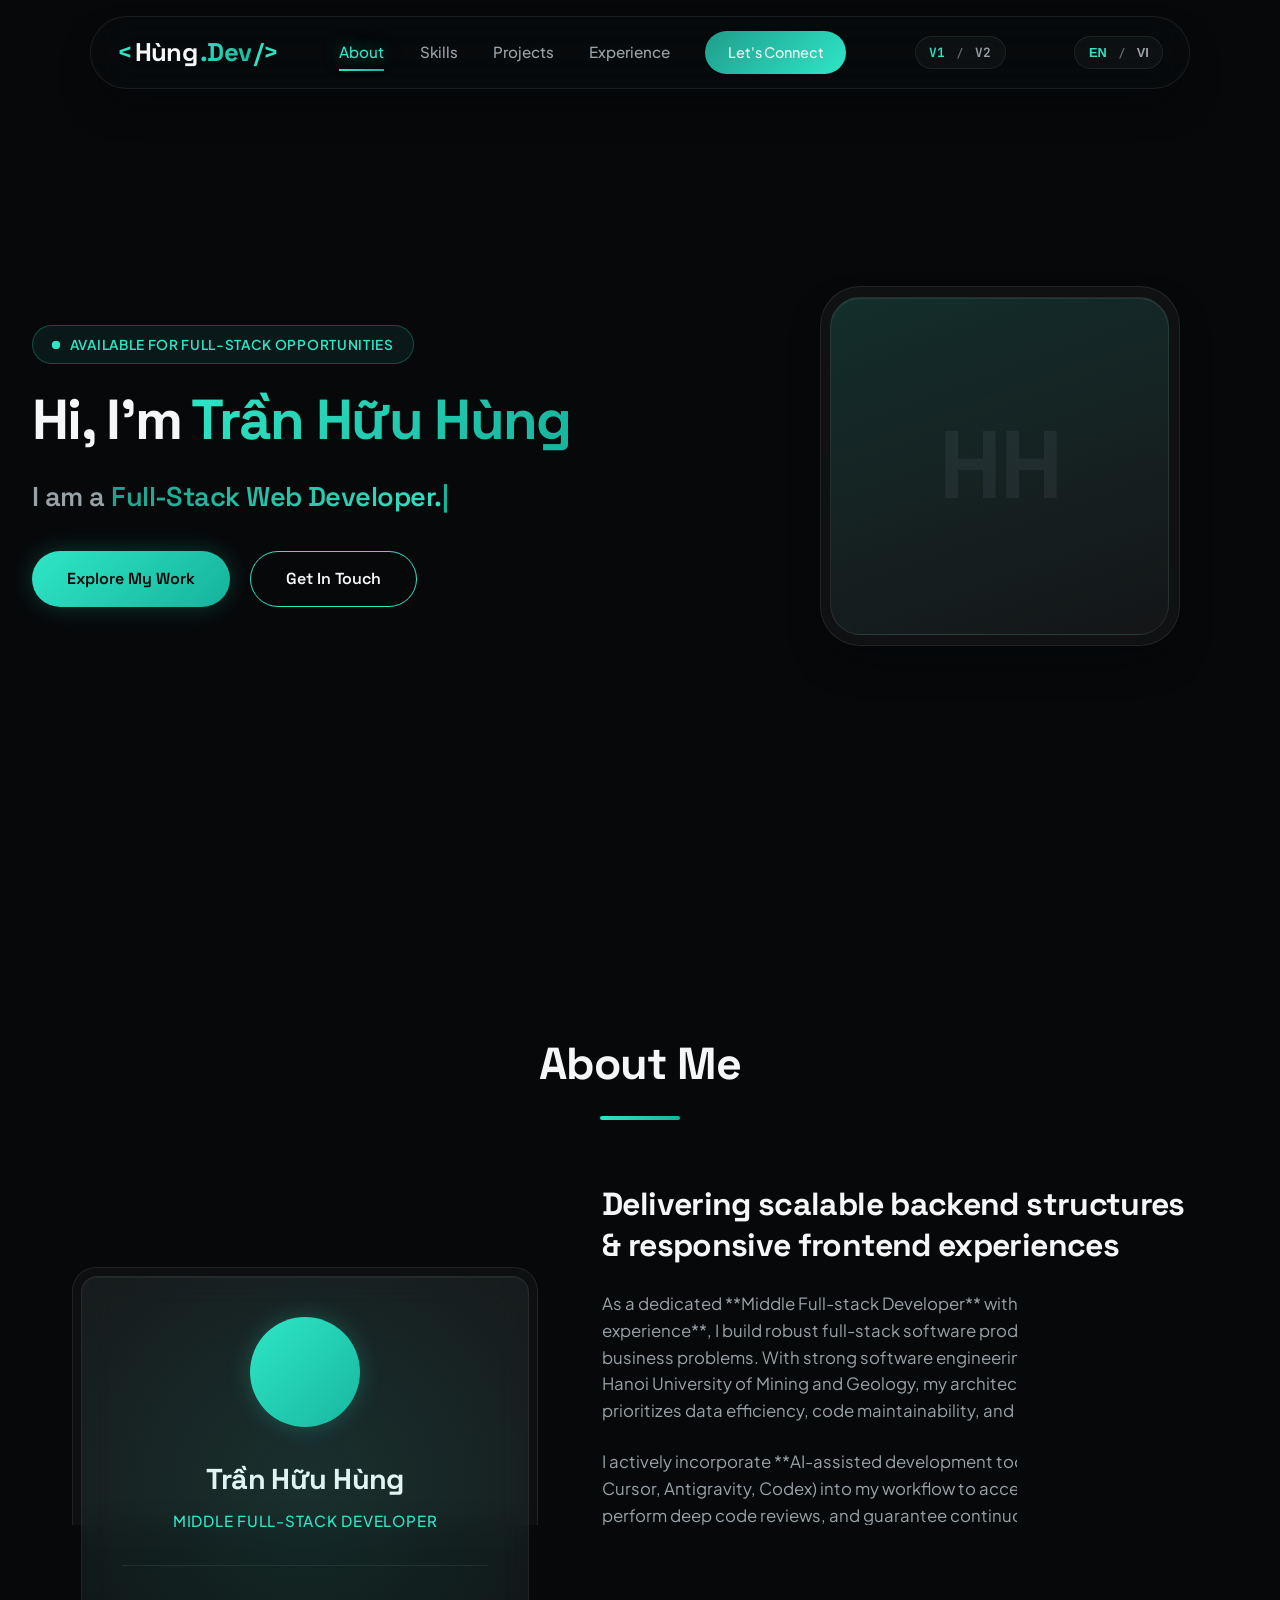
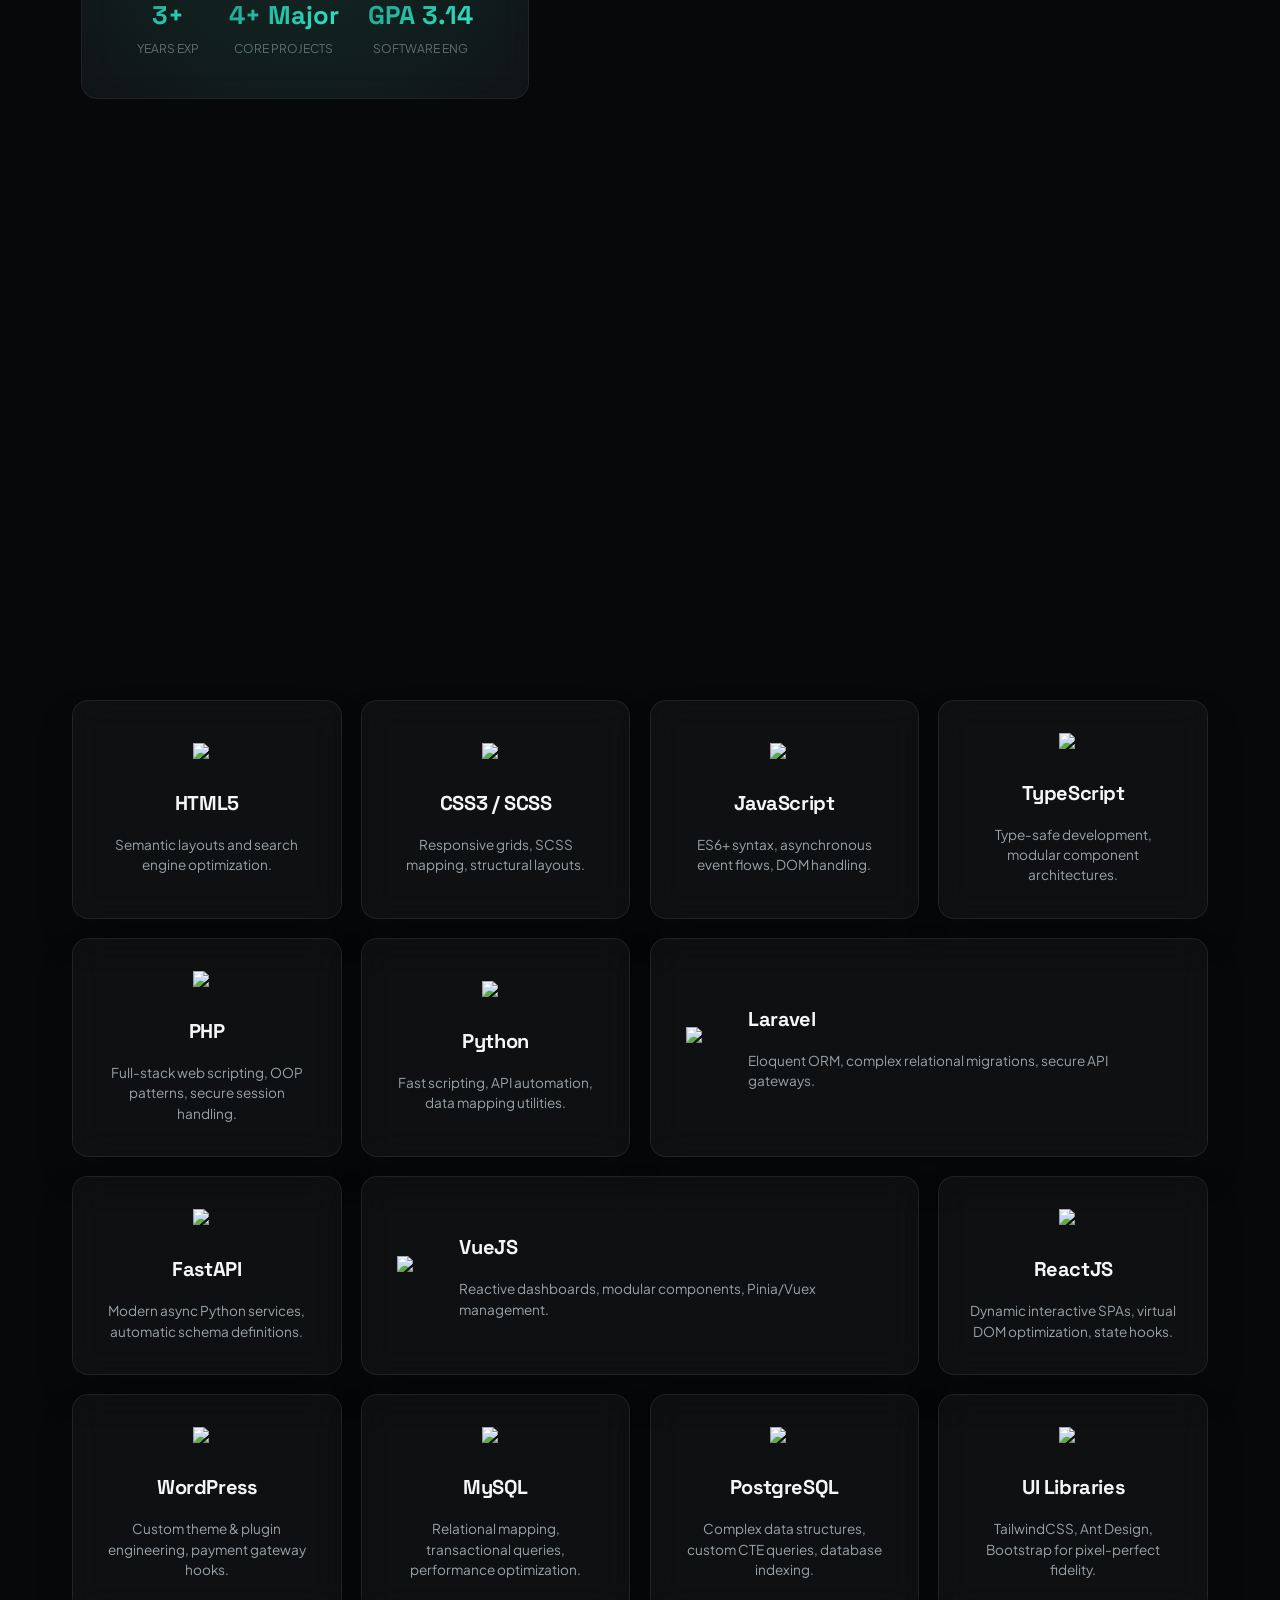
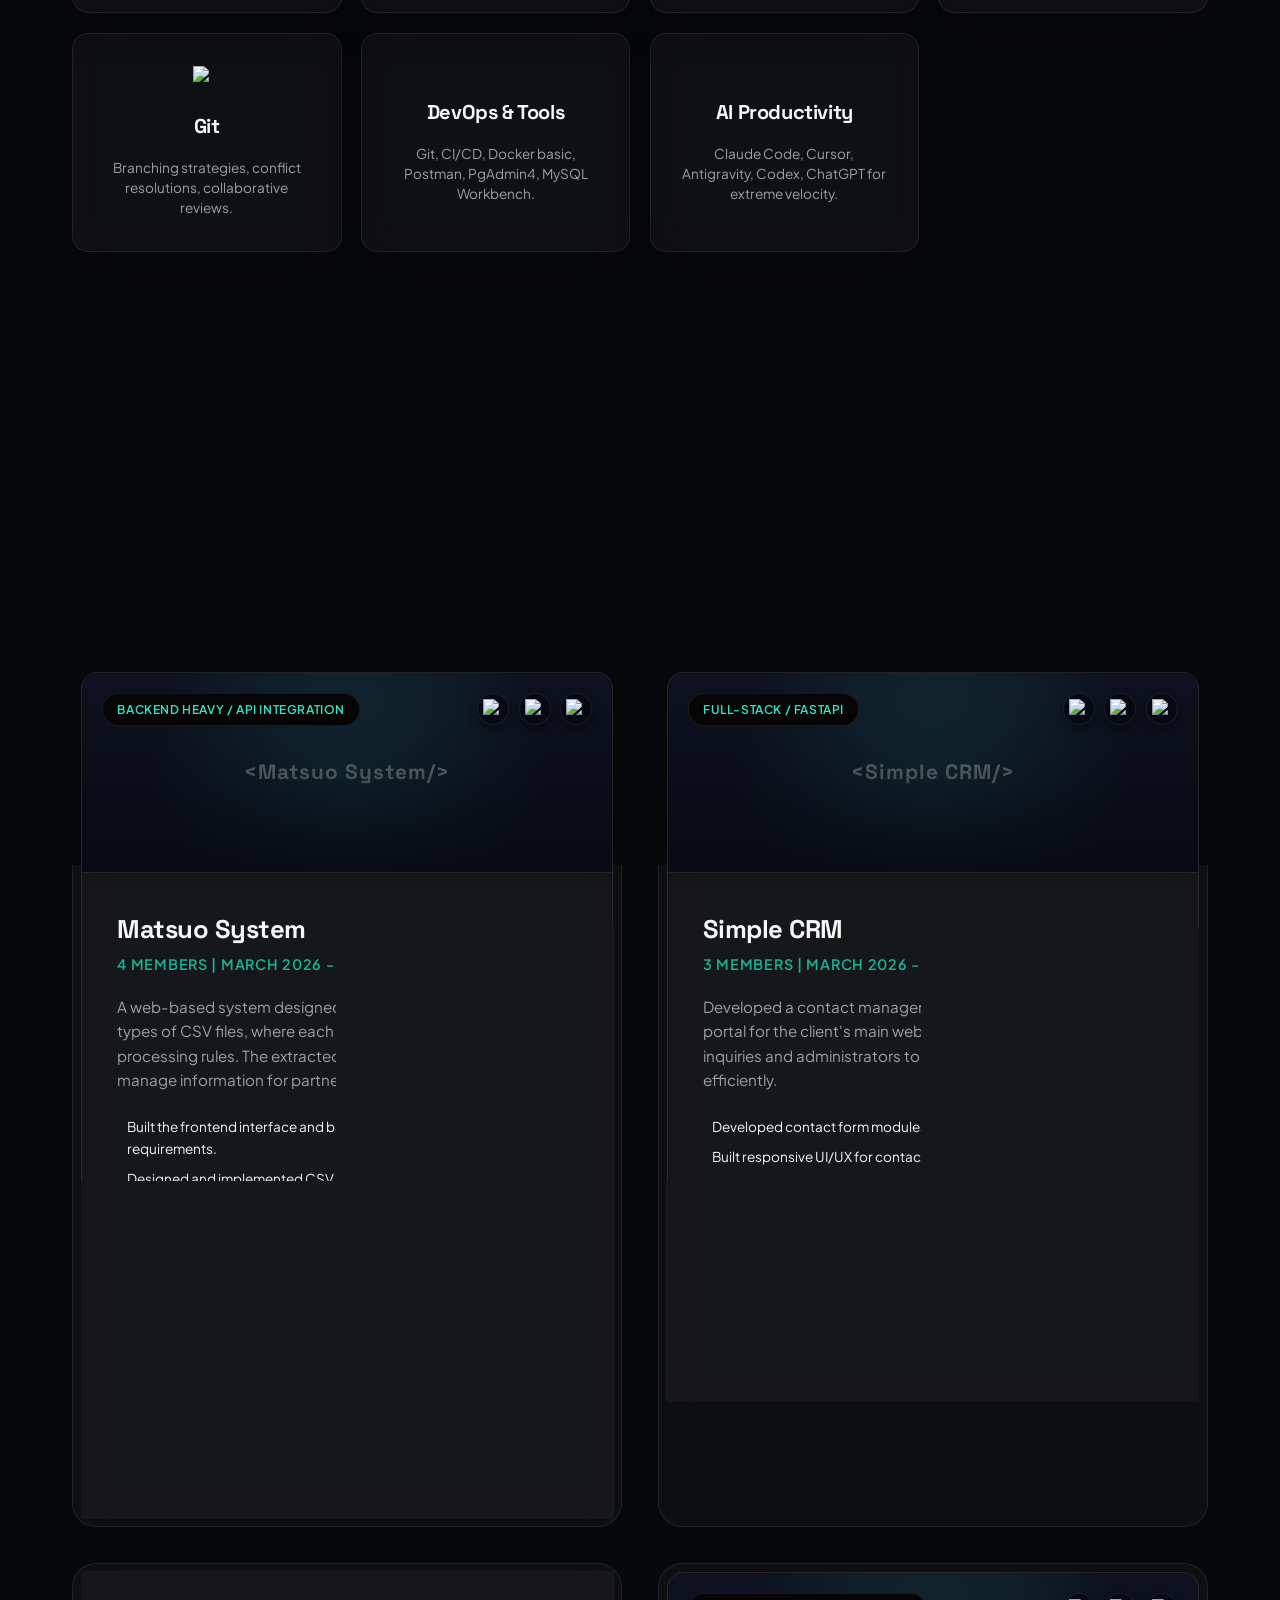
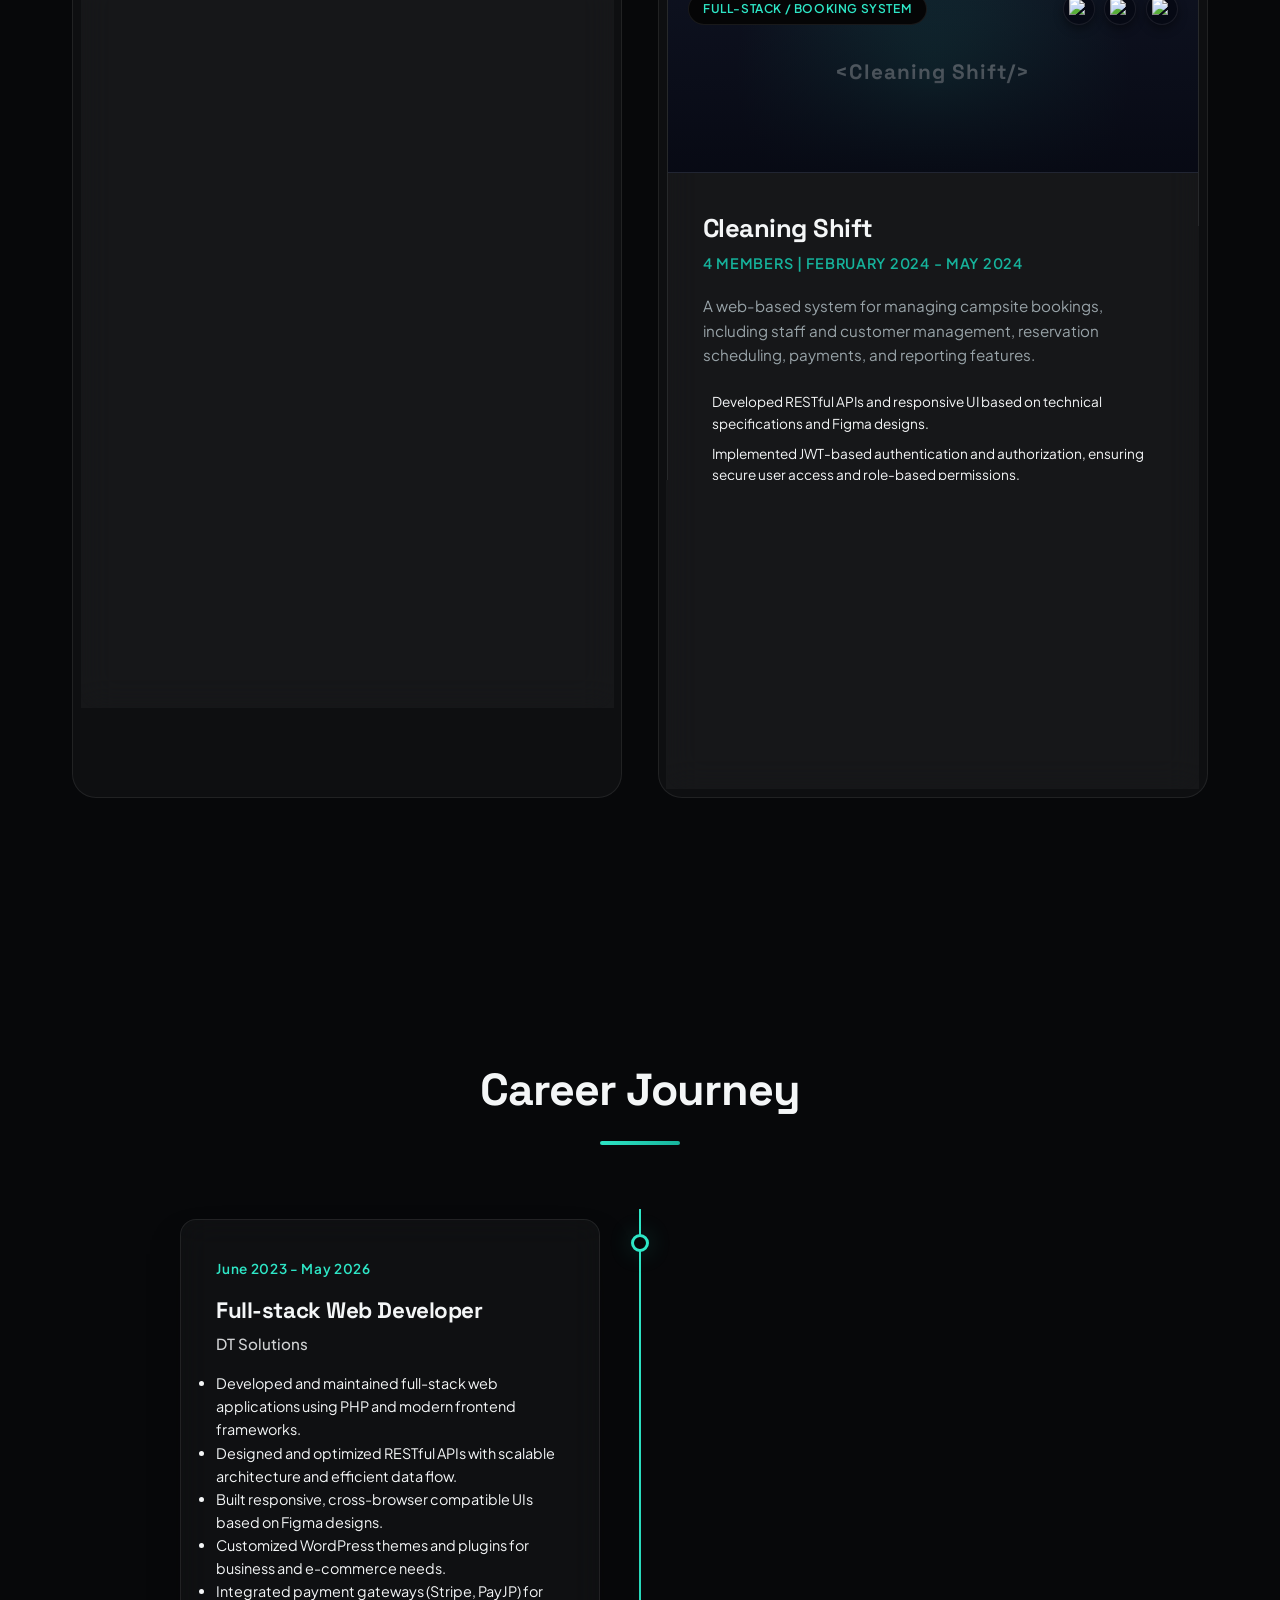
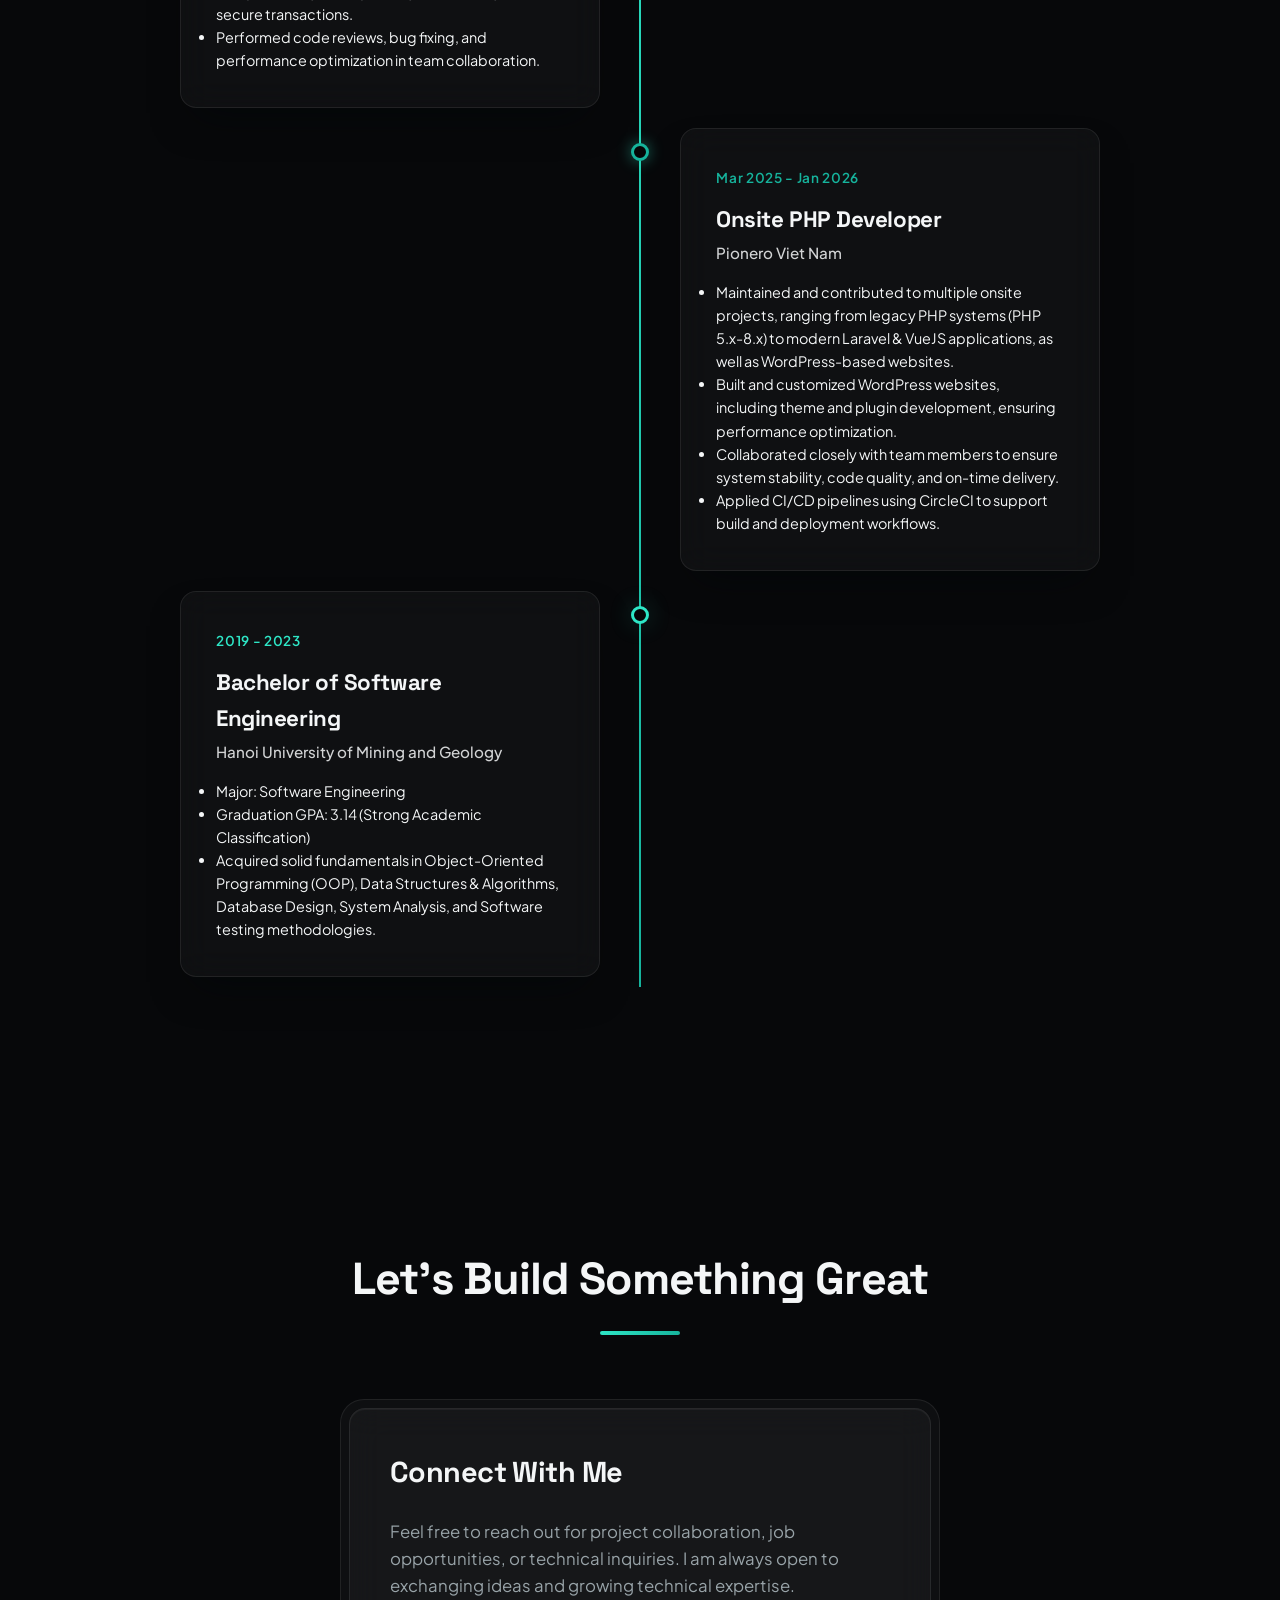
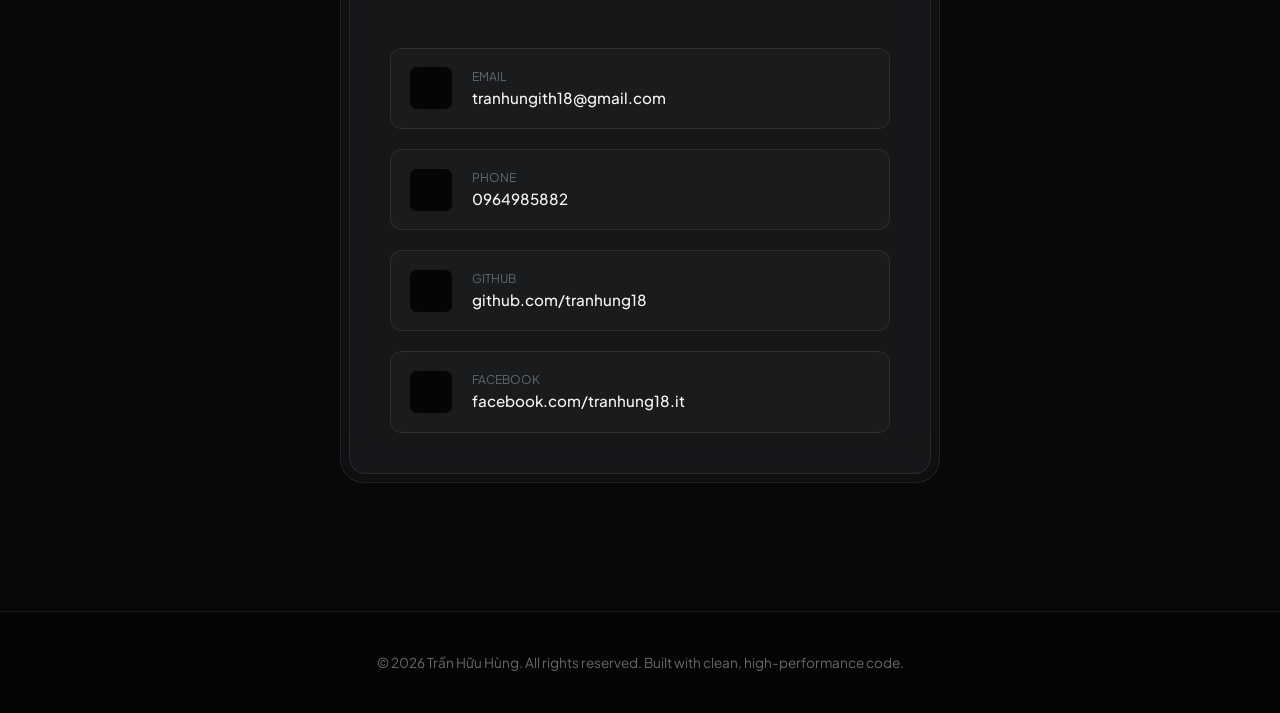
==== v1.html @ 1e71da1a "Add v2 homepage and JavaScript for Bento Console layout" ====
<!DOCTYPE html>
<html lang="en">
<head>
    <meta charset="UTF-8">
    <meta name="viewport" content="width=device-width, initial-scale=1.0">
    <title>Trần Hữu Hùng | Middle Full-stack Developer Portfolio</title>

    <!-- Anti-FOUC version redirect: reads the persisted "portfolio-version"
         preference and redirects before paint if it disagrees. V2 is the
         default homepage (index.html); this V1 layout lives at v1.html. -->
    <script>
    (function () {
        try {
            var saved = localStorage.getItem('portfolio-version');
            var isV1 = location.pathname.endsWith('v1.html');
            if (saved === 'v1' && !isV1) {
                location.replace('v1.html');
            } else if (saved === 'v2' && isV1) {
                location.replace('index.html');
            }
        } catch (e) { /* localStorage unavailable - stay on current page */ }
    })();
    </script>

    <!-- SEO Meta Tags -->
    <meta name="description" content="Trần Hữu Hùng - Middle Full-stack Developer. 3+ years of experience building modern frontends & backend systems (Laravel, React, Vue, FastAPI, NestJs). Graduate of Hanoi University of Mining and Geology.">
    <meta name="keywords" content="Trần Hữu Hùng, Trần Hùng, Full-stack Developer, Web Developer Portfolio, Laravel, React, Vue, NestJs, FastAPI, Ant Design, PostgreSQL, Hanoi University of Mining and Geology">
    <meta name="author" content="Trần Hữu Hùng">

    <!-- Open Graph / Facebook -->
    <meta property="og:type" content="website">
    <meta property="og:title" content="Trần Hữu Hùng | Middle Full-stack Developer Portfolio">
    <meta property="og:description" content="3+ years building web applications with PHP, Laravel, NestJs, VueJS, and React.">
    <meta property="og:image" content="https://capsule-render.vercel.app/api?type=waving&color=gradient&customColorList=6,11,20&height=200&section=header&text=Trần%20Hữu%20Hùng&fontSize=60&fontColor=fff">

    <!-- Favicon -->
    <link rel="icon" type="image/svg+xml" href="assets/favicon.svg">

    <!-- Self-hosted Fonts (Space Grotesk, Plus Jakarta Sans, JetBrains Mono) -->
    <link rel="stylesheet" href="css/fonts.css">

    <!-- Phosphor Icons (light weight, UI glyphs) -->
    <link rel="stylesheet" href="https://unpkg.com/@phosphor-icons/web@2.1.1/src/light/style.css">

    <!-- Core Stylesheet -->
    <link rel="stylesheet" href="css/style.css">
</head>
<body class="lang-en" data-version="v1">
    <!-- Sentinel: marks the top 40px of the page, watched by IntersectionObserver
         to toggle the header's "scrolled" state without a scroll listener -->
    <div id="scroll-sentinel" aria-hidden="true"></div>

    <!-- ThreeJS 3D Canvas Background -->
    <div id="canvas-container"></div>

    <!-- Ambient Background Orbs -->
    <div class="bg-orb bg-orb-1"></div>
    <div class="bg-orb bg-orb-2"></div>
    <div class="bg-orb bg-orb-3"></div>

    <!-- Floating Navigation Bar -->
    <header class="header">
        <div class="header-container">
            <a href="#" class="logo" id="logo-click">
                <span class="bracket">&lt;</span>Hùng<span class="accent">.Dev</span><span class="bracket">/&gt;</span>
            </a>

            <nav class="nav-links">
                <a href="#about" class="nav-link active">
                    <span class="en">About</span>
                    <span class="vi">Giới thiệu</span>
                </a>
                <a href="#skills" class="nav-link">
                    <span class="en">Skills</span>
                    <span class="vi">Kỹ năng</span>
                </a>
                <a href="#projects" class="nav-link">
                    <span class="en">Projects</span>
                    <span class="vi">Dự án</span>
                </a>
                <a href="#experience" class="nav-link">
                    <span class="en">Experience</span>
                    <span class="vi">Kinh nghiệm</span>
                </a>
                <a href="#contact" class="nav-link nav-btn">
                    <span class="en">Let's Connect</span>
                    <span class="vi">Liên hệ</span>
                </a>
            </nav>

            <div class="version-switch-wrapper">
                <div class="version-switch" role="group" aria-label="Switch portfolio layout version">
                    <button class="version-btn active" data-version-btn="v1" aria-pressed="true" aria-label="Version 1">V1</button>
                    <span class="version-separator">/</span>
                    <button class="version-btn" data-version-btn="v2" aria-pressed="false" aria-label="Version 2">V2</button>
                </div>
            </div>

            <div class="lang-switch-wrapper">
                <div class="lang-switch">
                    <button class="lang-btn active" data-lang="en">EN</button>
                    <span class="lang-separator">/</span>
                    <button class="lang-btn" data-lang="vi">VI</button>
                </div>
            </div>

            <button class="mobile-nav-toggle" aria-label="Toggle navigation">
                <span class="bar"></span>
                <span class="bar"></span>
                <span class="bar"></span>
            </button>
        </div>
    </header>

    <main>
        <!-- Hero Section -->
        <section id="home" class="hero-section">
            <div class="hero-spotlight"></div>
            <div class="hero-grid">
                <div class="hero-content">
                    <div class="hero-badge fade-in">
                        <span class="pulse-dot"></span>
                        <span class="en">Available for Full-Stack Opportunities</span>
                        <span class="vi">Sẵn sàng cho cơ hội Full-Stack</span>
                    </div>
                    <h1 class="hero-title fade-in">
                        <span class="en">Hi, I'm <span class="gradient-text">Trần Hữu Hùng</span></span>
                        <span class="vi">Xin chào,<br>Tôi là <span class="gradient-text">Trần Hữu Hùng</span></span>
                    </h1>
                    <h2 class="hero-subtitle fade-in">
                        <span class="en">I am a </span>
                        <span class="vi">Tôi là </span>
                        <span class="typing-text"></span><span class="cursor">|</span>
                    </h2>
                    <div class="hero-actions fade-in">
                        <a href="#projects" class="btn btn-primary">
                            <span class="en">Explore My Work</span>
                            <span class="vi">Khám phá dự án</span>
                        </a>
                        <a href="#contact" class="btn btn-secondary">
                            <span class="en">Get In Touch</span>
                            <span class="vi">Liên hệ ngay</span>
                        </a>
                    </div>
                </div>

                <!-- TODO: replace with a real professional photo (see plan's "Content dependencies").
                     Placeholder is an intentional monogram mark, not a fake screenshot. -->
                <div class="hero-visual fade-in">
                    <div class="hero-visual-bezel">
                        <div class="hero-visual-core">
                            <span class="hero-monogram">HH</span>
                            <i class="ph-light ph-user-circle hero-visual-icon"></i>
                        </div>
                    </div>
                </div>
            </div>
        </section>

        <!-- About Me Section -->
        <section id="about" class="about-section scroll-reveal">
            <div class="section-container">
                <div class="section-header">
                    <h2 class="section-title">
                        <span class="en">About Me</span>
                        <span class="vi">Giới thiệu</span>
                    </h2>
                    <div class="section-divider"></div>
                </div>

                <div class="about-grid">
                    <!-- Stat Card / Graphic -->
                    <div class="about-visual">
                        <div class="profile-bezel">
                        <div class="glass-card profile-card">
                            <div class="profile-glow"></div>
                            <!-- TODO: swap for a real photo - <img class="profile-avatar" src="assets/profile.jpg" alt="Trần Hữu Hùng"> -->
                            <div class="profile-avatar">
                                <i class="ph-light ph-terminal"></i>
                            </div>
                            <h3 class="profile-name">Trần Hữu Hùng</h3>
                            <p class="profile-role">
                                <span class="en">Middle Full-stack Developer</span>
                                <span class="vi">Nhà phát triển Full-stack</span>
                            </p>
                            <div class="profile-stats">
                                <div class="stat-item">
                                    <span class="stat-number">3+</span>
                                    <span class="stat-label">
                                        <span class="en">Years Exp</span>
                                        <span class="vi">Năm kinh nghiệm</span>
                                    </span>
                                </div>
                                <div class="stat-item">
                                    <span class="stat-number">4+ Major</span>
                                    <span class="stat-label">
                                        <span class="en">Core Projects</span>
                                        <span class="vi">Dự án chính</span>
                                    </span>
                                </div>
                                <div class="stat-item">
                                    <span class="stat-number">GPA 3.14</span>
                                    <span class="stat-label">
                                        <span class="en">Software Eng</span>
                                        <span class="vi">Kỹ thuật Phần mềm</span>
                                    </span>
                                </div>
                            </div>
                        </div>
                        </div>
                    </div>

                    <!-- Personal Statement -->
                    <div class="about-text">
                        <h3>
                            <span class="en">Delivering scalable backend structures & responsive frontend experiences</span>
                            <span class="vi">Xây dựng cấu trúc backend mở rộng & giao diện frontend tối ưu trải nghiệm</span>
                        </h3>
                        <p>
                            <span class="en">As a dedicated **Middle Full-stack Developer** with **3+ years of hands-on experience**, I build robust full-stack software products that solve real business problems. With strong software engineering foundations from Hanoi University of Mining and Geology, my architectural approach prioritizes data efficiency, code maintainability, and clean UI/UX translation.</span>
                            <span class="vi">Là một lập trình viên **Full-stack Middle** nhiệt huyết với hơn **3 năm kinh nghiệm thực chiến**, tôi chuyên kiến tạo các sản phẩm phần mềm ổn định giúp giải quyết bài toán kinh doanh. Nhờ nền tảng kỹ thuật phần mềm vững chắc từ Đại học Mỏ - Địa chất Hà Nội, tôi luôn ưu tiên hiệu năng dữ liệu, mã nguồn dễ bảo trì và trải nghiệm UI/UX mượt mà.</span>
                        </p>
                        <p>
                            <span class="en">I actively incorporate **AI-assisted development tools** (Claude Code, Cursor, Antigravity, Codex) into my workflow to accelerate delivery speeds, perform deep code reviews, and guarantee continuous quality optimization. My goal is to build long-term value, aiming for **Senior Full-Stack** engineering leadership.</span>
                            <span class="vi">Tôi chủ động ứng dụng các **công cụ phát triển hỗ trợ bởi AI** (Claude Code, Cursor, Antigravity, Codex) vào quy trình làm việc nhằm đẩy nhanh tốc độ bàn giao, kiểm duyệt code chuyên sâu và đảm bảo chất lượng liên tục. Mục tiêu của tôi là kiến tạo giá trị dài hạn, định hướng trở thành **Senior Full-Stack** Developer.</span>
                        </p>

                        <div class="key-strengths">
                            <div class="strength-tag"><i class="ph-light ph-lightning"></i> RESTful APIs</div>
                            <div class="strength-tag">
                                <i class="ph-light ph-database"></i>
                                <span class="en">Relational Databases</span>
                                <span class="vi">Cơ sở dữ liệu quan hệ</span>
                            </div>
                            <div class="strength-tag">
                                <i class="ph-light ph-device-mobile"></i>
                                <span class="en">Figma to UI Fidelity</span>
                                <span class="vi">Chuyển đổi Figma chuẩn</span>
                            </div>
                            <div class="strength-tag">
                                <i class="ph-light ph-brain"></i>
                                <span class="en">AI-Assisted Efficiency</span>
                                <span class="vi">Hiệu suất tối ưu bằng AI</span>
                            </div>
                            <div class="strength-tag">
                                <i class="ph-light ph-arrows-clockwise"></i>
                                <span class="en">CI/CD Pipelines & Automation</span>
                                <span class="vi">Quy trình CI/CD tự động</span>
                            </div>
                            <div class="strength-tag">
                                <i class="ph-light ph-trend-up"></i>
                                <span class="en">Continuous Growth to Senior</span>
                                <span class="vi">Định hướng Senior dài hạn</span>
                            </div>
                        </div>
                    </div>
                </div>
            </div>
        </section>

        <!-- Tech Stack Section -->
        <section id="skills" class="skills-section scroll-reveal">
            <div class="section-container">
                <div class="section-header">
                    <h2 class="section-title">
                        <span class="en">Tech Stack</span>
                        <span class="vi">Công nghệ sử dụng</span>
                    </h2>
                    <div class="section-divider"></div>
                </div>

                <div class="skills-filter">
                    <button class="filter-btn active" data-filter="all">
                        <span class="en">All Tech</span>
                        <span class="vi">Tất cả</span>
                    </button>
                    <button class="filter-btn" data-filter="languages">
                        <span class="en">Languages</span>
                        <span class="vi">Ngôn ngữ</span>
                    </button>
                    <button class="filter-btn" data-filter="frameworks">
                        <span class="en">Frameworks & Platforms</span>
                        <span class="vi">Framework & Nền tảng</span>
                    </button>
                    <button class="filter-btn" data-filter="databases">
                        <span class="en">Databases & UI</span>
                        <span class="vi">Cơ sở dữ liệu & UI</span>
                    </button>
                    <button class="filter-btn" data-filter="devops">
                        <span class="en">DevOps & AI</span>
                        <span class="vi">DevOps & AI</span>
                    </button>
                </div>

                <div class="skills-grid">
                    <!-- Languages -->
                    <div class="skill-card glass-card" data-category="languages" data-color="html">
                        <div class="skill-icon"><img src="https://cdn.simpleicons.org/html5/E34F26" alt="HTML5" class="brand-icon" loading="lazy" width="28" height="28"></div>
                        <h4 class="skill-name">HTML5</h4>
                        <p class="skill-desc">
                            <span class="en">Semantic layouts and search engine optimization.</span>
                            <span class="vi">Cấu trúc mã chuẩn ngữ nghĩa và tối ưu hóa SEO.</span>
                        </p>
                    </div>
                    <div class="skill-card glass-card" data-category="languages" data-color="css">
                        <div class="skill-icon"><img src="https://cdn.simpleicons.org/css/1572B6" alt="CSS3" class="brand-icon" loading="lazy" width="28" height="28"></div>
                        <h4 class="skill-name">CSS3 / SCSS</h4>
                        <p class="skill-desc">
                            <span class="en">Responsive grids, SCSS mapping, structural layouts.</span>
                            <span class="vi">Giao diện responsive linh hoạt, phân tách biến SCSS.</span>
                        </p>
                    </div>
                    <div class="skill-card glass-card" data-category="languages" data-color="js">
                        <div class="skill-icon"><img src="https://cdn.simpleicons.org/javascript/F7DF1E" alt="JavaScript" class="brand-icon" loading="lazy" width="28" height="28"></div>
                        <h4 class="skill-name">JavaScript</h4>
                        <p class="skill-desc">
                            <span class="en">ES6+ syntax, asynchronous event flows, DOM handling.</span>
                            <span class="vi">Cú pháp ES6+, xử lý bất đồng bộ, thao tác DOM tối ưu.</span>
                        </p>
                    </div>
                    <div class="skill-card glass-card" data-category="languages" data-color="ts">
                        <div class="skill-icon"><img src="https://cdn.simpleicons.org/typescript/3178C6" alt="TypeScript" class="brand-icon" loading="lazy" width="28" height="28"></div>
                        <h4 class="skill-name">TypeScript</h4>
                        <p class="skill-desc">
                            <span class="en">Type-safe development, modular component architectures.</span>
                            <span class="vi">Lập trình an toàn kiểu dữ liệu, module hóa cấu trúc giao diện.</span>
                        </p>
                    </div>
                    <div class="skill-card glass-card" data-category="languages" data-color="php">
                        <div class="skill-icon"><img src="https://cdn.simpleicons.org/php/777BB4" alt="PHP" class="brand-icon" loading="lazy" width="28" height="28"></div>
                        <h4 class="skill-name">PHP</h4>
                        <p class="skill-desc">
                            <span class="en">Full-stack web scripting, OOP patterns, secure session handling.</span>
                            <span class="vi">Kịch bản backend hướng đối tượng, xử lý bảo mật phiên làm việc.</span>
                        </p>
                    </div>
                    <div class="skill-card glass-card" data-category="languages" data-color="python">
                        <div class="skill-icon"><img src="https://cdn.simpleicons.org/python/3776AB" alt="Python" class="brand-icon" loading="lazy" width="28" height="28"></div>
                        <h4 class="skill-name">Python</h4>
                        <p class="skill-desc">
                            <span class="en">Fast scripting, API automation, data mapping utilities.</span>
                            <span class="vi">Viết kịch bản xử lý nhanh, tự động hóa API, tiện ích dữ liệu.</span>
                        </p>
                    </div>

                    <!-- Frameworks -->
                    <div class="skill-card glass-card skill-card--wide" data-category="frameworks" data-color="laravel">
                        <div class="skill-icon"><img src="https://cdn.simpleicons.org/laravel/FF2D20" alt="Laravel" class="brand-icon" loading="lazy" width="28" height="28"></div>
                        <h4 class="skill-name">Laravel</h4>
                        <p class="skill-desc">
                            <span class="en">Eloquent ORM, complex relational migrations, secure API gateways.</span>
                            <span class="vi">Eloquent ORM, di chuyển dữ liệu quan hệ, cổng API bảo mật.</span>
                        </p>
                    </div>
                    <div class="skill-card glass-card" data-category="frameworks" data-color="fastapi">
                        <div class="skill-icon"><img src="https://cdn.simpleicons.org/fastapi/009688" alt="FastAPI" class="brand-icon" loading="lazy" width="28" height="28"></div>
                        <h4 class="skill-name">FastAPI</h4>
                        <p class="skill-desc">
                            <span class="en">Modern async Python services, automatic schema definitions.</span>
                            <span class="vi">Kiến trúc backend Python bất đồng bộ, tự động định nghĩa schema.</span>
                        </p>
                    </div>
                    <div class="skill-card glass-card skill-card--wide" data-category="frameworks" data-color="vue">
                        <div class="skill-icon"><img src="https://cdn.simpleicons.org/vuedotjs/4FC08D" alt="VueJS" class="brand-icon" loading="lazy" width="28" height="28"></div>
                        <h4 class="skill-name">VueJS</h4>
                        <p class="skill-desc">
                            <span class="en">Reactive dashboards, modular components, Pinia/Vuex management.</span>
                            <span class="vi">Bảng điều khiển phản hồi, module hóa UI, quản lý Pinia/Vuex.</span>
                        </p>
                    </div>
                    <div class="skill-card glass-card" data-category="frameworks" data-color="react">
                        <div class="skill-icon"><img src="https://cdn.simpleicons.org/react/61DAFB" alt="ReactJS" class="brand-icon" loading="lazy" width="28" height="28"></div>
                        <h4 class="skill-name">ReactJS</h4>
                        <p class="skill-desc">
                            <span class="en">Dynamic interactive SPAs, virtual DOM optimization, state hooks.</span>
                            <span class="vi">Ứng dụng SPA động tương tác cao, tối ưu DOM ảo, quản lý hook state.</span>
                        </p>
                    </div>
                    <div class="skill-card glass-card" data-category="frameworks" data-color="wordpress">
                        <div class="skill-icon"><img src="https://cdn.simpleicons.org/wordpress/21759B" alt="WordPress" class="brand-icon" loading="lazy" width="28" height="28"></div>
                        <h4 class="skill-name">WordPress</h4>
                        <p class="skill-desc">
                            <span class="en">Custom theme & plugin engineering, payment gateway hooks.</span>
                            <span class="vi">Xây dựng giao diện & plugin tùy biến, cấu hình cổng thanh toán.</span>
                        </p>
                    </div>

                    <!-- Databases & UI -->
                    <div class="skill-card glass-card" data-category="databases" data-color="mysql">
                        <div class="skill-icon"><img src="https://cdn.simpleicons.org/mysql/4479A1" alt="MySQL" class="brand-icon" loading="lazy" width="28" height="28"></div>
                        <h4 class="skill-name">MySQL</h4>
                        <p class="skill-desc">
                            <span class="en">Relational mapping, transactional queries, performance optimization.</span>
                            <span class="vi">Ánh xạ quan hệ, tối ưu hóa truy vấn SQL, đảm bảo giao dịch ổn định.</span>
                        </p>
                    </div>
                    <div class="skill-card glass-card" data-category="databases" data-color="postgres">
                        <div class="skill-icon"><img src="https://cdn.simpleicons.org/postgresql/336791" alt="PostgreSQL" class="brand-icon" loading="lazy" width="28" height="28"></div>
                        <h4 class="skill-name">PostgreSQL</h4>
                        <p class="skill-desc">
                            <span class="en">Complex data structures, custom CTE queries, database indexing.</span>
                            <span class="vi">Cấu trúc dữ liệu phức tạp, tối ưu chỉ mục, viết truy vấn CTE.</span>
                        </p>
                    </div>
                    <div class="skill-card glass-card" data-category="databases" data-color="react">
                        <div class="skill-icon"><img src="https://cdn.simpleicons.org/tailwindcss/06B6D4" alt="UI Libraries" class="brand-icon" loading="lazy" width="28" height="28"></div>
                        <h4 class="skill-name">UI Libraries</h4>
                        <p class="skill-desc">
                            <span class="en">TailwindCSS, Ant Design, Bootstrap for pixel-perfect fidelity.</span>
                            <span class="vi">TailwindCSS, Ant Design, Bootstrap cho giao diện chuẩn Figma.</span>
                        </p>
                    </div>

                    <!-- DevOps & AI -->
                    <div class="skill-card glass-card" data-category="devops" data-color="git">
                        <div class="skill-icon"><img src="https://cdn.simpleicons.org/git/F05032" alt="Git" class="brand-icon" loading="lazy" width="28" height="28"></div>
                        <h4 class="skill-name">Git</h4>
                        <p class="skill-desc">
                            <span class="en">Branching strategies, conflict resolutions, collaborative reviews.</span>
                            <span class="vi">Chiến lược phân nhánh, giải quyết xung đột mã nguồn, review code.</span>
                        </p>
                    </div>
                    <div class="skill-card glass-card" data-category="devops" data-color="cicd">
                        <div class="skill-icon"><i class="ph-light ph-toolbox"></i></div>
                        <h4 class="skill-name">DevOps & Tools</h4>
                        <p class="skill-desc">
                            <span class="en">Git, CI/CD, Docker basic, Postman, PgAdmin4, MySQL Workbench.</span>
                            <span class="vi">Sử dụng Git, CI/CD, Docker cơ bản, Postman, PgAdmin4, MySQL Workbench.</span>
                        </p>
                    </div>
                    <div class="skill-card glass-card" data-category="devops" data-color="postman">
                        <div class="skill-icon"><i class="ph-light ph-brain"></i></div>
                        <h4 class="skill-name">AI Productivity</h4>
                        <p class="skill-desc">
                            <span class="en">Claude Code, Cursor, Antigravity, Codex, ChatGPT for extreme velocity.</span>
                            <span class="vi">Ứng dụng Claude Code, Cursor, Antigravity, Codex, ChatGPT tăng tốc độ lập trình.</span>
                        </p>
                    </div>
                </div>
            </div>
        </section>

        <!-- Projects Section -->
        <section id="projects" class="projects-section scroll-reveal">
            <div class="section-container">
                <div class="section-header">
                    <h2 class="section-title">
                        <span class="en">Featured Projects</span>
                        <span class="vi">Dự án Thực tế</span>
                    </h2>
                    <div class="section-divider"></div>
                </div>

                <!-- TODO: replace each .project-mockup placeholder below with a real
                     project screenshot (see plan's "Content dependencies"). -->
                <div class="projects-grid">
                    <!-- Project 1: Matsuo System -->
                    <div class="project-bezel">
                    <div class="project-card glass-card">
                        <div class="project-img-wrapper">
                            <div class="project-tag">
                                <span class="en">Backend Heavy / API Integration</span>
                                <span class="vi">Backend / Tích hợp API</span>
                            </div>
                            <div class="project-tech-icons">
                                <span title="Laravel"><img src="https://cdn.simpleicons.org/laravel/FF2D20" alt="Laravel" loading="lazy" width="20" height="20"></span>
                                <span title="VueJS"><img src="https://cdn.simpleicons.org/vuedotjs/4FC08D" alt="VueJS" loading="lazy" width="20" height="20"></span>
                                <span title="PostgreSQL"><img src="https://cdn.simpleicons.org/postgresql/336791" alt="PostgreSQL" loading="lazy" width="20" height="20"></span>
                            </div>
                            <div class="project-gradient-overlay"></div>
                            <div class="project-mockup">
                                <i class="ph-light ph-receipt mock-icon"></i>
                                <span class="mock-tag">&lt;Matsuo System/&gt;</span>
                            </div>
                        </div>
                        <div class="project-info">
                            <h3 class="project-name">Matsuo System</h3>
                            <p class="project-subtitle">
                                <span class="en">4 members | March 2026 - May 2026</span>
                                <span class="vi">4 thành viên | Tháng 3/2026 - Tháng 5/2026</span>
                            </p>
                            <p class="project-desc">
                                <span class="en">A web-based system designed to process and manage multiple types of CSV files, where each file type follows its own processing rules. The extracted data is used to generate and manage information for partners, departments, and invoices.</span>
                                <span class="vi">Hệ thống nền tảng web được thiết kế để xử lý và quản lý nhiều loại tệp CSV, trong đó mỗi loại tệp tuân theo các quy tắc xử lý riêng biệt. Dữ liệu trích xuất được sử dụng để tạo và quản lý thông tin cho đối tác, phòng ban và hóa đơn.</span>
                            </p>
                            <div class="project-highlights">
                                <span>
                                    <span class="en"><i class="ph-light ph-check-circle"></i> Built the frontend interface and backend APIs based on project requirements.</span>
                                    <span class="vi"><i class="ph-light ph-check-circle"></i> Xây dựng giao diện frontend và hệ thống API backend dựa trên yêu cầu dự án.</span>
                                </span>
                                <span>
                                    <span class="en"><i class="ph-light ph-check-circle"></i> Designed and implemented CSV file upload, creation, and update features based on different file types with specific processing rules.</span>
                                    <span class="vi"><i class="ph-light ph-check-circle"></i> Thiết kế và triển khai tính năng tải lên, tạo mới và cập nhật tệp CSV cho từng loại tệp với quy tắc xử lý cụ thể.</span>
                                </span>
                                <span>
                                    <span class="en"><i class="ph-light ph-check-circle"></i> Implemented data processing logic to transform CSV data into partner, department, and invoice information.</span>
                                    <span class="vi"><i class="ph-light ph-check-circle"></i> Triển khai logic xử lý dữ liệu để chuyển đổi dữ liệu CSV thành thông tin đối tác, phòng ban và hóa đơn.</span>
                                </span>
                                <span>
                                    <span class="en"><i class="ph-light ph-check-circle"></i> Integrated the system with Money Forward for invoice creation and management.</span>
                                    <span class="vi"><i class="ph-light ph-check-circle"></i> Tích hợp hệ thống với dịch vụ Money Forward để tạo và quản lý hóa đơn.</span>
                                </span>
                                <span>
                                    <span class="en"><i class="ph-light ph-check-circle"></i> Developed and optimized RESTful APIs for frontend consumption.</span>
                                    <span class="vi"><i class="ph-light ph-check-circle"></i> Phát triển và tối ưu hóa hệ thống RESTful API phục vụ phía frontend.</span>
                                </span>
                                <span>
                                    <span class="en"><i class="ph-light ph-check-circle"></i> Ensured system performance and stability when handling multiple files and large datasets.</span>
                                    <span class="vi"><i class="ph-light ph-check-circle"></i> Đảm bảo hiệu năng và độ ổn định của hệ thống khi xử lý nhiều tệp tin và tập dữ liệu lớn.</span>
                                </span>
                            </div>
                            <div class="project-tech-tags">
                                <span class="tech-tag">Laravel</span>
                                <span class="tech-tag">VueJS</span>
                                <span class="tech-tag">PostgreSQL</span>
                                <span class="tech-tag">Money Forward Service</span>
                            </div>

                        </div>
                    </div>
                    </div>

                    <!-- Project 2: Simple CRM -->
                    <div class="project-bezel">
                    <div class="project-card glass-card">
                        <div class="project-img-wrapper">
                            <div class="project-tag">
                                <span class="en">Full-Stack / FastAPI</span>
                                <span class="vi">Full-Stack / FastAPI</span>
                            </div>
                            <div class="project-tech-icons">
                                <span title="FastAPI"><img src="https://cdn.simpleicons.org/fastapi/009688" alt="FastAPI" loading="lazy" width="20" height="20"></span>
                                <span title="VueJS"><img src="https://cdn.simpleicons.org/vuedotjs/4FC08D" alt="VueJS" loading="lazy" width="20" height="20"></span>
                                <span title="MySQL"><img src="https://cdn.simpleicons.org/mysql/4479A1" alt="MySQL" loading="lazy" width="20" height="20"></span>
                            </div>
                            <div class="project-gradient-overlay"></div>
                            <div class="project-mockup">
                                <i class="ph-light ph-chat-circle-text mock-icon"></i>
                                <span class="mock-tag">&lt;Simple CRM/&gt;</span>
                            </div>
                        </div>
                        <div class="project-info">
                            <h3 class="project-name">Simple CRM</h3>
                            <p class="project-subtitle">
                                <span class="en">3 members | March 2026 - May 2026</span>
                                <span class="vi">3 thành viên | Tháng 3/2026 - Tháng 5/2026</span>
                            </p>
                            <p class="project-desc">
                                <span class="en">Developed a contact management website used as a contact portal for the client's main website, allowing users to submit inquiries and administrators to manage incoming messages efficiently.</span>
                                <span class="vi">Xây dựng website quản lý liên hệ (contact portal) cho trang chủ của khách hàng, cho phép người dùng gửi yêu cầu và quản trị viên xử lý tin nhắn đến một cách hiệu quả.</span>
                            </p>
                            <div class="project-highlights">
                                <span>
                                    <span class="en"><i class="ph-light ph-check-circle"></i> Developed contact form modules for customer websites.</span>
                                    <span class="vi"><i class="ph-light ph-check-circle"></i> Phát triển module biểu mẫu liên hệ (contact form) cho website khách hàng.</span>
                                </span>
                                <span>
                                    <span class="en"><i class="ph-light ph-check-circle"></i> Built responsive UI/UX for contact forms and admin dashboard.</span>
                                    <span class="vi"><i class="ph-light ph-check-circle"></i> Xây dựng giao diện responsive cho biểu mẫu liên hệ và bảng điều khiển quản trị.</span>
                                </span>
                                <span>
                                    <span class="en"><i class="ph-light ph-check-circle"></i> Designed and implemented RESTful APIs using FastAPI.</span>
                                    <span class="vi"><i class="ph-light ph-check-circle"></i> Thiết kế và triển khai RESTful API bằng FastAPI.</span>
                                </span>
                                <span>
                                    <span class="en"><i class="ph-light ph-check-circle"></i> Implemented message management functions including search, filtering, and status handling.</span>
                                    <span class="vi"><i class="ph-light ph-check-circle"></i> Triển khai chức năng quản lý tin nhắn bao gồm tìm kiếm, lọc và xử lý trạng thái.</span>
                                </span>
                                <span>
                                    <span class="en"><i class="ph-light ph-check-circle"></i> Participated in code reviews to maintain code quality.</span>
                                    <span class="vi"><i class="ph-light ph-check-circle"></i> Tham gia đánh giá mã nguồn (code review) để duy trì chất lượng code.</span>
                                </span>
                            </div>
                            <div class="project-tech-tags">
                                <span class="tech-tag">FastAPI</span>
                                <span class="tech-tag">VueJS</span>
                                <span class="tech-tag">MySQL</span>
                                <span class="tech-tag">Ant Design</span>
                            </div>

                        </div>
                    </div>
                    </div>

                    <!-- Project 3: Fany Story -->
                    <div class="project-bezel">
                    <div class="project-card glass-card">
                        <div class="project-img-wrapper">
                            <div class="project-tag">
                                <span class="en">Full-Stack / Microservices</span>
                                <span class="vi">Full-Stack / NestJS / PDF.js</span>
                            </div>
                            <div class="project-tech-icons">
                                <span title="VueJS"><img src="https://cdn.simpleicons.org/vuedotjs/4FC08D" alt="VueJS" loading="lazy" width="20" height="20"></span>
                                <span title="Laravel"><img src="https://cdn.simpleicons.org/laravel/FF2D20" alt="Laravel" loading="lazy" width="20" height="20"></span>
                                <span title="NestJS"><img src="https://cdn.simpleicons.org/nestjs/E0234E" alt="NestJS" loading="lazy" width="20" height="20"></span>
                            </div>
                            <div class="project-gradient-overlay"></div>
                            <div class="project-mockup">
                                <i class="ph-light ph-book-open-text mock-icon"></i>
                                <span class="mock-tag">&lt;Fany Story/&gt;</span>
                            </div>
                        </div>
                        <div class="project-info">
                            <h3 class="project-name">Fany Story</h3>
                            <p class="project-subtitle">
                                <span class="en">5 members | November 2024 - February 2025</span>
                                <span class="vi">5 thành viên | Tháng 11/2024 - Tháng 2/2025</span>
                            </p>
                            <p class="project-desc">
                                <span class="en">A story-reading web app with a separate web-based admin portal for content management, including author registration and story uploads.</span>
                                <span class="vi">Ứng dụng web đọc truyện với cổng quản trị riêng biệt để quản lý nội dung, bao gồm đăng ký tác giả và đăng tải chương truyện.</span>
                            </p>
                            <div class="project-highlights">
                                <span>
                                    <span class="en"><i class="ph-light ph-check-circle"></i> Built core features: users, manga, reader, chapters, master data and uploads.</span>
                                    <span class="vi"><i class="ph-light ph-check-circle"></i> Xây dựng các tính năng cốt lõi: quản lý người dùng, truyện tranh (manga), giao diện đọc, chương truyện, dữ liệu danh mục (master data) và tải lên tệp tin.</span>
                                </span>
                                <span>
                                    <span class="en"><i class="ph-light ph-check-circle"></i> Converted Figma designs into responsive, accessible UIs with pixel-perfect fidelity.</span>
                                    <span class="vi"><i class="ph-light ph-check-circle"></i> Chuyển đổi bản thiết kế Figma thành giao diện responsive dễ tiếp cận với độ chính xác cao.</span>
                                </span>
                                <span>
                                    <span class="en"><i class="ph-light ph-check-circle"></i> Used PDF.js to render admin-uploaded registration PDFs for end users.</span>
                                    <span class="vi"><i class="ph-light ph-check-circle"></i> Sử dụng thư viện PDF.js để hiển thị trực quan tài liệu hướng dẫn tác giả đăng ký (PDF) cho người dùng cuối.</span>
                                </span>
                                <span>
                                    <span class="en"><i class="ph-light ph-check-circle"></i> Participated in code reviews to maintain code quality.</span>
                                    <span class="vi"><i class="ph-light ph-check-circle"></i> Tham gia đánh giá mã nguồn (code review) để duy trì chất lượng code.</span>
                                </span>
                            </div>
                            <div class="project-tech-tags">
                                <span class="tech-tag">VueJS</span>
                                <span class="tech-tag">TailwindCSS</span>
                                <span class="tech-tag">PDF.js</span>
                                <span class="tech-tag">Ant Design</span>
                                <span class="tech-tag">Laravel</span>
                                <span class="tech-tag">NestJs</span>
                                <span class="tech-tag">MySQL</span>
                            </div>

                        </div>
                    </div>
                    </div>

                    <!-- Project 4: Cleaning Shift -->
                    <div class="project-bezel">
                    <div class="project-card glass-card">
                        <div class="project-img-wrapper">
                            <div class="project-tag">
                                <span class="en">Full-Stack / Booking System</span>
                                <span class="vi">Full-Stack / Hệ thống đặt chỗ</span>
                            </div>
                            <div class="project-tech-icons">
                                <span title="Laravel"><img src="https://cdn.simpleicons.org/laravel/FF2D20" alt="Laravel" loading="lazy" width="20" height="20"></span>
                                <span title="ReactJS"><img src="https://cdn.simpleicons.org/react/61DAFB" alt="ReactJS" loading="lazy" width="20" height="20"></span>
                                <span title="MySQL"><img src="https://cdn.simpleicons.org/mysql/4479A1" alt="MySQL" loading="lazy" width="20" height="20"></span>
                            </div>
                            <div class="project-gradient-overlay"></div>
                            <div class="project-mockup">
                                <i class="ph-light ph-calendar-check mock-icon"></i>
                                <span class="mock-tag">&lt;Cleaning Shift/&gt;</span>
                            </div>
                        </div>
                        <div class="project-info">
                            <h3 class="project-name">Cleaning Shift</h3>
                            <p class="project-subtitle">
                                <span class="en">4 members | February 2024 - May 2024</span>
                                <span class="vi">4 thành viên | Tháng 2/2024 - Tháng 5/2024</span>
                            </p>
                            <p class="project-desc">
                                <span class="en">A web-based system for managing campsite bookings, including staff and customer management, reservation scheduling, payments, and reporting features.</span>
                                <span class="vi">Hệ thống web quản lý đặt chỗ khu cắm trại (campsite), bao gồm quản lý nhân viên, khách hàng, lịch đặt chỗ, thanh toán và báo cáo.</span>
                            </p>
                            <div class="project-highlights">
                                <span>
                                    <span class="en"><i class="ph-light ph-check-circle"></i> Developed RESTful APIs and responsive UI based on technical specifications and Figma designs.</span>
                                    <span class="vi"><i class="ph-light ph-check-circle"></i> Phát triển RESTful API và giao diện responsive dựa trên tài liệu kỹ thuật và thiết kế Figma.</span>
                                </span>
                                <span>
                                    <span class="en"><i class="ph-light ph-check-circle"></i> Implemented JWT-based authentication and authorization, ensuring secure user access and role-based permissions.</span>
                                    <span class="vi"><i class="ph-light ph-check-circle"></i> Triển khai xác thực và phân quyền dựa trên JWT, đảm bảo truy cập an toàn và phân quyền theo vai trò.</span>
                                </span>
                                <span>
                                    <span class="en"><i class="ph-light ph-check-circle"></i> Developed customer management and campsite booking modules.</span>
                                    <span class="vi"><i class="ph-light ph-check-circle"></i> Phát triển module quản lý khách hàng và đặt chỗ khu cắm trại.</span>
                                </span>
                                <span>
                                    <span class="en"><i class="ph-light ph-check-circle"></i> Implemented online payment integration using Stripe.</span>
                                    <span class="vi"><i class="ph-light ph-check-circle"></i> Tích hợp thanh toán trực tuyến qua Stripe.</span>
                                </span>
                                <span>
                                    <span class="en"><i class="ph-light ph-check-circle"></i> Developed admin dashboard for managing users and marketplace data.</span>
                                    <span class="vi"><i class="ph-light ph-check-circle"></i> Xây dựng bảng điều khiển quản trị để quản lý người dùng và dữ liệu marketplace.</span>
                                </span>
                                <span>
                                    <span class="en"><i class="ph-light ph-check-circle"></i> Participated in code reviews to maintain code quality.</span>
                                    <span class="vi"><i class="ph-light ph-check-circle"></i> Tham gia đánh giá mã nguồn để duy trì chất lượng code.</span>
                                </span>
                            </div>
                            <div class="project-tech-tags">
                                <span class="tech-tag">Laravel</span>
                                <span class="tech-tag">ReactJS</span>
                                <span class="tech-tag">Ant Design</span>
                                <span class="tech-tag">MySQL</span>
                                <span class="tech-tag">Stripe</span>
                                <span class="tech-tag">FullCalendar</span>
                            </div>

                        </div>
                    </div>
                    </div>
                </div>
            </div>
        </section>

        <!-- Experience / Career Path -->
        <section id="experience" class="experience-section scroll-reveal">
            <div class="section-container">
                <div class="section-header">
                    <h2 class="section-title">
                        <span class="en">Career Journey</span>
                        <span class="vi">Kinh nghiệm & Học vấn</span>
                    </h2>
                    <div class="section-divider"></div>
                </div>

                <div class="timeline">
                    <!-- Item 1 -->
                    <div class="timeline-item left">
                        <div class="timeline-dot"></div>
                        <div class="timeline-content glass-card">
                            <span class="timeline-date">
                                <span class="en">June 2023 - May 2026</span>
                                <span class="vi">Tháng 6/2023 - Tháng 5/2026</span>
                            </span>
                            <h3 class="timeline-role">
                                <span class="en">Full-stack Web Developer</span>
                                <span class="vi">Nhà phát triển Web Full-stack</span>
                            </h3>
                            <p class="timeline-company">DT Solutions</p>
                            <div class="timeline-details">
                                <span class="en">
                                    <ul>
                                        <li>Developed and maintained full-stack web applications using PHP and modern frontend frameworks.</li>
                                        <li>Designed and optimized RESTful APIs with scalable architecture and efficient data flow.</li>
                                        <li>Built responsive, cross-browser compatible UIs based on Figma designs.</li>
                                        <li>Customized WordPress themes and plugins for business and e-commerce needs.</li>
                                        <li>Integrated payment gateways (Stripe, PayJP) for secure transactions.</li>
                                        <li>Performed code reviews, bug fixing, and performance optimization in team collaboration.</li>
                                    </ul>
                                </span>
                                <span class="vi">
                                    <ul>
                                        <li>Phát triển và bảo trì các ứng dụng web Full-stack sử dụng PHP và các framework frontend hiện đại.</li>
                                        <li>Thiết kế và tối ưu hóa hệ thống API RESTful với kiến trúc mở rộng và luồng dữ liệu tối ưu.</li>
                                        <li>Xây dựng giao diện responsive tương thích đa trình duyệt từ bản thiết kế Figma chuẩn xác.</li>
                                        <li>Tùy biến các giao diện (theme) và plugin WordPress đáp ứng nhu cầu kinh doanh và thương mại điện tử.</li>
                                        <li>Tích hợp các cổng thanh toán quốc tế (Stripe, PayJP) và xử lý giao dịch bảo mật.</li>
                                        <li>Tham gia đánh giá mã nguồn (code review), sửa lỗi và tối ưu hóa hiệu năng trong nhóm.</li>
                                    </ul>
                                </span>
                            </div>
                        </div>
                    </div>

                    <!-- Item 2 -->
                    <div class="timeline-item right">
                        <div class="timeline-dot"></div>
                        <div class="timeline-content glass-card">
                            <span class="timeline-date">
                                <span class="en">Mar 2025 - Jan 2026</span>
                                <span class="vi">Tháng 3/2025 - Tháng 1/2026</span>
                            </span>
                            <h3 class="timeline-role">
                                <span class="en">Onsite PHP Developer</span>
                                <span class="vi">Nhà phát triển PHP Onsite</span>
                            </h3>
                            <p class="timeline-company">Pionero Viet Nam</p>
                            <div class="timeline-details">
                                <span class="en">
                                    <ul>
                                        <li>Maintained and contributed to multiple onsite projects, ranging from legacy PHP systems (PHP 5.x-8.x) to modern Laravel & VueJS applications, as well as WordPress-based websites.</li>
                                        <li>Built and customized WordPress websites, including theme and plugin development, ensuring performance optimization.</li>
                                        <li>Collaborated closely with team members to ensure system stability, code quality, and on-time delivery.</li>
                                        <li>Applied CI/CD pipelines using CircleCI to support build and deployment workflows.</li>
                                    </ul>
                                </span>
                                <span class="vi">
                                    <ul>
                                        <li>Bảo trì và đóng góp vào nhiều dự án tại văn phòng khách hàng, từ hệ thống PHP cũ (PHP 5.x-8.x) đến các ứng dụng Laravel & VueJS hiện đại, cũng như các trang web nền tảng WordPress.</li>
                                        <li>Xây dựng và tùy biến website WordPress, bao gồm lập trình giao diện (theme) và plugin, đảm bảo tối ưu hóa hiệu năng.</li>
                                        <li>Hợp tác chặt chẽ với các thành viên trong nhóm để đảm bảo sự ổn định của hệ thống, chất lượng mã nguồn và bàn giao đúng hẹn.</li>
                                        <li>Áp dụng quy trình CI/CD sử dụng CircleCI nhằm hỗ trợ các luồng đóng gói và triển khai.</li>
                                    </ul>
                                </span>
                            </div>
                        </div>
                    </div>

                    <!-- Item 3 (Education) -->
                    <div class="timeline-item left">
                        <div class="timeline-dot"></div>
                        <div class="timeline-content glass-card">
                            <span class="timeline-date">2019 - 2023</span>
                            <h3 class="timeline-role">
                                <span class="en">Bachelor of Software Engineering</span>
                                <span class="vi">Kỹ sư Kỹ thuật Phần mềm</span>
                            </h3>
                            <p class="timeline-company">
                                <span class="en">Hanoi University of Mining and Geology</span>
                                <span class="vi">Trường Đại học Mỏ - Địa chất Hà Nội</span>
                            </p>
                            <div class="timeline-details">
                                <span class="en">
                                    <ul>
                                        <li>Major: Software Engineering</li>
                                        <li>Graduation GPA: 3.14 (Strong Academic Classification)</li>
                                        <li>Acquired solid fundamentals in Object-Oriented Programming (OOP), Data Structures & Algorithms, Database Design, System Analysis, and Software testing methodologies.</li>
                                    </ul>
                                </span>
                                <span class="vi">
                                    <ul>
                                        <li>Chuyên ngành: Kỹ thuật Phần mềm</li>
                                        <li>Điểm trung bình tốt nghiệp: 3.14 (Xếp loại Khá)</li>
                                        <li>Trang bị kiến thức nền tảng vững vàng về Lập trình hướng đối tượng (OOP), Cấu trúc dữ liệu & Giải thuật, Thiết kế cơ sở dữ liệu, Phân tích thiết kế hệ thống và Kiểm thử phần mềm.</li>
                                    </ul>
                                </span>
                            </div>
                        </div>
                    </div>
                </div>
            </div>
        </section>

        <!-- Contact Section -->
        <section id="contact" class="contact-section scroll-reveal">
            <div class="section-container">
                <div class="section-header">
                    <h2 class="section-title">
                        <span class="en">Let's Build Something Great</span>
                        <span class="vi">Cùng Xây Dựng Dự Án Lớn</span>
                    </h2>
                    <div class="section-divider"></div>
                </div>

                <div class="contact-grid">
                    <!-- Info panel -->
                    <div class="contact-bezel">
                    <div class="contact-info-panel glass-card">
                        <h3>
                            <span class="en">Connect With Me</span>
                            <span class="vi">Kết nối với mình</span>
                        </h3>
                        <p>
                            <span class="en">Feel free to reach out for project collaboration, job opportunities, or technical inquiries. I am always open to exchanging ideas and growing technical expertise.</span>
                            <span class="vi">Hãy liên lạc với mình để cùng hợp tác dự án, cơ hội nghề nghiệp hoặc trao đổi kỹ thuật. Mình luôn cởi mở chia sẻ các ý tưởng và phát triển chuyên môn kỹ thuật.</span>
                        </p>

                        <div class="info-details">
                            <a href="mailto:tranhungith18@gmail.com" class="info-item">
                                <div class="info-icon"><i class="ph-light ph-envelope-simple"></i></div>
                                <div class="info-text">
                                    <span class="info-label">Email</span>
                                    <span class="info-val">tranhungith18@gmail.com</span>
                                </div>
                            </a>

                            <a href="tel:0964985882" class="info-item">
                                <div class="info-icon"><i class="ph-light ph-phone"></i></div>
                                <div class="info-text">
                                    <span class="info-label">
                                        <span class="en">Phone</span>
                                        <span class="vi">Điện thoại</span>
                                    </span>
                                    <span class="info-val">0964985882</span>
                                </div>
                            </a>

                            <a href="https://github.com/tranhung18" target="_blank" class="info-item">
                                <div class="info-icon"><i class="ph-light ph-github-logo"></i></div>
                                <div class="info-text">
                                    <span class="info-label">GitHub</span>
                                    <span class="info-val">github.com/tranhung18</span>
                                </div>
                            </a>

                            <a href="https://www.facebook.com/tranhung18.it" target="_blank" class="info-item">
                                <div class="info-icon"><i class="ph-light ph-facebook-logo"></i></div>
                                <div class="info-text">
                                    <span class="info-label">Facebook</span>
                                    <span class="info-val">facebook.com/tranhung18.it</span>
                                </div>
                            </a>
                        </div>
                    </div>
                    </div>
                </div>
            </div>
        </section>
    </main>

    <!-- Footer -->
    <footer class="footer">
        <p>
            <span class="en">&copy; 2026 Trần Hữu Hùng. All rights reserved. Built with clean, high-performance code.</span>
            <span class="vi">&copy; 2026 Trần Hữu Hùng. Bảo lưu mọi quyền. Xây dựng với mã nguồn sạch, hiệu năng cao.</span>
        </p>
    </footer>

    <!-- ThreeJS Library -->
    <script src="https://cdnjs.cloudflare.com/ajax/libs/three.js/r128/three.min.js" integrity="sha512-4MU3sXm2eZea3z99uX/m538X1mdfuVrcWpx1L17Z389v6V2fGgO/s5t/qWtbZkQ3Zpx9n00Z/Ue9wK801d0Bw==" crossorigin="anonymous" referrerpolicy="no-referrer"></script>

    <!-- ThreeJS Interactive Particle System Background -->
    <script src="js/three-bg.js"></script>

    <!-- V1/V2 version switcher (shared with index.html) -->
    <script type="module" src="js/version-toggle.js"></script>

    <!-- Custom Web Interactions and Effects -->
    <script type="module" src="js/main.js"></script>
</body>
</html>
---- css/fonts.css ----
@font-face {
  font-family: 'JetBrains Mono';
  font-style: normal;
  font-weight: 400;
  font-display: swap;
  src: url('../assets/fonts/jetbrains-mono-400-vietnamese.woff2') format('woff2');
  unicode-range: U+0102-0103, U+0110-0111, U+0128-0129, U+0168-0169, U+01A0-01A1, U+01AF-01B0, U+0300-0301, U+0303-0304, U+0308-0309, U+0323, U+0329, U+1EA0-1EF9, U+20AB;
}

@font-face {
  font-family: 'JetBrains Mono';
  font-style: normal;
  font-weight: 400;
  font-display: swap;
  src: url('../assets/fonts/jetbrains-mono-400-latin.woff2') format('woff2');
  unicode-range: U+0000-00FF, U+0131, U+0152-0153, U+02BB-02BC, U+02C6, U+02DA, U+02DC, U+0304, U+0308, U+0329, U+2000-206F, U+20AC, U+2122, U+2191, U+2193, U+2212, U+2215, U+FEFF, U+FFFD;
}

@font-face {
  font-family: 'JetBrains Mono';
  font-style: normal;
  font-weight: 500;
  font-display: swap;
  src: url('../assets/fonts/jetbrains-mono-500-vietnamese.woff2') format('woff2');
  unicode-range: U+0102-0103, U+0110-0111, U+0128-0129, U+0168-0169, U+01A0-01A1, U+01AF-01B0, U+0300-0301, U+0303-0304, U+0308-0309, U+0323, U+0329, U+1EA0-1EF9, U+20AB;
}

@font-face {
  font-family: 'JetBrains Mono';
  font-style: normal;
  font-weight: 500;
  font-display: swap;
  src: url('../assets/fonts/jetbrains-mono-500-latin.woff2') format('woff2');
  unicode-range: U+0000-00FF, U+0131, U+0152-0153, U+02BB-02BC, U+02C6, U+02DA, U+02DC, U+0304, U+0308, U+0329, U+2000-206F, U+20AC, U+2122, U+2191, U+2193, U+2212, U+2215, U+FEFF, U+FFFD;
}

@font-face {
  font-family: 'JetBrains Mono';
  font-style: normal;
  font-weight: 600;
  font-display: swap;
  src: url('../assets/fonts/jetbrains-mono-600-vietnamese.woff2') format('woff2');
  unicode-range: U+0102-0103, U+0110-0111, U+0128-0129, U+0168-0169, U+01A0-01A1, U+01AF-01B0, U+0300-0301, U+0303-0304, U+0308-0309, U+0323, U+0329, U+1EA0-1EF9, U+20AB;
}

@font-face {
  font-family: 'JetBrains Mono';
  font-style: normal;
  font-weight: 600;
  font-display: swap;
  src: url('../assets/fonts/jetbrains-mono-600-latin.woff2') format('woff2');
  unicode-range: U+0000-00FF, U+0131, U+0152-0153, U+02BB-02BC, U+02C6, U+02DA, U+02DC, U+0304, U+0308, U+0329, U+2000-206F, U+20AC, U+2122, U+2191, U+2193, U+2212, U+2215, U+FEFF, U+FFFD;
}

@font-face {
  font-family: 'Plus Jakarta Sans';
  font-style: normal;
  font-weight: 400;
  font-display: swap;
  src: url('../assets/fonts/plus-jakarta-sans-400-vietnamese.woff2') format('woff2');
  unicode-range: U+0102-0103, U+0110-0111, U+0128-0129, U+0168-0169, U+01A0-01A1, U+01AF-01B0, U+0300-0301, U+0303-0304, U+0308-0309, U+0323, U+0329, U+1EA0-1EF9, U+20AB;
}

@font-face {
  font-family: 'Plus Jakarta Sans';
  font-style: normal;
  font-weight: 400;
  font-display: swap;
  src: url('../assets/fonts/plus-jakarta-sans-400-latin.woff2') format('woff2');
  unicode-range: U+0000-00FF, U+0131, U+0152-0153, U+02BB-02BC, U+02C6, U+02DA, U+02DC, U+0304, U+0308, U+0329, U+2000-206F, U+20AC, U+2122, U+2191, U+2193, U+2212, U+2215, U+FEFF, U+FFFD;
}

@font-face {
  font-family: 'Plus Jakarta Sans';
  font-style: normal;
  font-weight: 500;
  font-display: swap;
  src: url('../assets/fonts/plus-jakarta-sans-500-vietnamese.woff2') format('woff2');
  unicode-range: U+0102-0103, U+0110-0111, U+0128-0129, U+0168-0169, U+01A0-01A1, U+01AF-01B0, U+0300-0301, U+0303-0304, U+0308-0309, U+0323, U+0329, U+1EA0-1EF9, U+20AB;
}

@font-face {
  font-family: 'Plus Jakarta Sans';
  font-style: normal;
  font-weight: 500;
  font-display: swap;
  src: url('../assets/fonts/plus-jakarta-sans-500-latin.woff2') format('woff2');
  unicode-range: U+0000-00FF, U+0131, U+0152-0153, U+02BB-02BC, U+02C6, U+02DA, U+02DC, U+0304, U+0308, U+0329, U+2000-206F, U+20AC, U+2122, U+2191, U+2193, U+2212, U+2215, U+FEFF, U+FFFD;
}

@font-face {
  font-family: 'Plus Jakarta Sans';
  font-style: normal;
  font-weight: 600;
  font-display: swap;
  src: url('../assets/fonts/plus-jakarta-sans-600-vietnamese.woff2') format('woff2');
  unicode-range: U+0102-0103, U+0110-0111, U+0128-0129, U+0168-0169, U+01A0-01A1, U+01AF-01B0, U+0300-0301, U+0303-0304, U+0308-0309, U+0323, U+0329, U+1EA0-1EF9, U+20AB;
}

@font-face {
  font-family: 'Plus Jakarta Sans';
  font-style: normal;
  font-weight: 600;
  font-display: swap;
  src: url('../assets/fonts/plus-jakarta-sans-600-latin.woff2') format('woff2');
  unicode-range: U+0000-00FF, U+0131, U+0152-0153, U+02BB-02BC, U+02C6, U+02DA, U+02DC, U+0304, U+0308, U+0329, U+2000-206F, U+20AC, U+2122, U+2191, U+2193, U+2212, U+2215, U+FEFF, U+FFFD;
}

@font-face {
  font-family: 'Plus Jakarta Sans';
  font-style: normal;
  font-weight: 700;
  font-display: swap;
  src: url('../assets/fonts/plus-jakarta-sans-700-vietnamese.woff2') format('woff2');
  unicode-range: U+0102-0103, U+0110-0111, U+0128-0129, U+0168-0169, U+01A0-01A1, U+01AF-01B0, U+0300-0301, U+0303-0304, U+0308-0309, U+0323, U+0329, U+1EA0-1EF9, U+20AB;
}

@font-face {
  font-family: 'Plus Jakarta Sans';
  font-style: normal;
  font-weight: 700;
  font-display: swap;
  src: url('../assets/fonts/plus-jakarta-sans-700-latin.woff2') format('woff2');
  unicode-range: U+0000-00FF, U+0131, U+0152-0153, U+02BB-02BC, U+02C6, U+02DA, U+02DC, U+0304, U+0308, U+0329, U+2000-206F, U+20AC, U+2122, U+2191, U+2193, U+2212, U+2215, U+FEFF, U+FFFD;
}

@font-face {
  font-family: 'Plus Jakarta Sans';
  font-style: normal;
  font-weight: 800;
  font-display: swap;
  src: url('../assets/fonts/plus-jakarta-sans-800-vietnamese.woff2') format('woff2');
  unicode-range: U+0102-0103, U+0110-0111, U+0128-0129, U+0168-0169, U+01A0-01A1, U+01AF-01B0, U+0300-0301, U+0303-0304, U+0308-0309, U+0323, U+0329, U+1EA0-1EF9, U+20AB;
}

@font-face {
  font-family: 'Plus Jakarta Sans';
  font-style: normal;
  font-weight: 800;
  font-display: swap;
  src: url('../assets/fonts/plus-jakarta-sans-800-latin.woff2') format('woff2');
  unicode-range: U+0000-00FF, U+0131, U+0152-0153, U+02BB-02BC, U+02C6, U+02DA, U+02DC, U+0304, U+0308, U+0329, U+2000-206F, U+20AC, U+2122, U+2191, U+2193, U+2212, U+2215, U+FEFF, U+FFFD;
}

@font-face {
  font-family: 'Space Grotesk';
  font-style: normal;
  font-weight: 400;
  font-display: swap;
  src: url('../assets/fonts/space-grotesk-400-vietnamese.woff2') format('woff2');
  unicode-range: U+0102-0103, U+0110-0111, U+0128-0129, U+0168-0169, U+01A0-01A1, U+01AF-01B0, U+0300-0301, U+0303-0304, U+0308-0309, U+0323, U+0329, U+1EA0-1EF9, U+20AB;
}

@font-face {
  font-family: 'Space Grotesk';
  font-style: normal;
  font-weight: 400;
  font-display: swap;
  src: url('../assets/fonts/space-grotesk-400-latin.woff2') format('woff2');
  unicode-range: U+0000-00FF, U+0131, U+0152-0153, U+02BB-02BC, U+02C6, U+02DA, U+02DC, U+0304, U+0308, U+0329, U+2000-206F, U+20AC, U+2122, U+2191, U+2193, U+2212, U+2215, U+FEFF, U+FFFD;
}

@font-face {
  font-family: 'Space Grotesk';
  font-style: normal;
  font-weight: 500;
  font-display: swap;
  src: url('../assets/fonts/space-grotesk-500-vietnamese.woff2') format('woff2');
  unicode-range: U+0102-0103, U+0110-0111, U+0128-0129, U+0168-0169, U+01A0-01A1, U+01AF-01B0, U+0300-0301, U+0303-0304, U+0308-0309, U+0323, U+0329, U+1EA0-1EF9, U+20AB;
}

@font-face {
  font-family: 'Space Grotesk';
  font-style: normal;
  font-weight: 500;
  font-display: swap;
  src: url('../assets/fonts/space-grotesk-500-latin.woff2') format('woff2');
  unicode-range: U+0000-00FF, U+0131, U+0152-0153, U+02BB-02BC, U+02C6, U+02DA, U+02DC, U+0304, U+0308, U+0329, U+2000-206F, U+20AC, U+2122, U+2191, U+2193, U+2212, U+2215, U+FEFF, U+FFFD;
}

@font-face {
  font-family: 'Space Grotesk';
  font-style: normal;
  font-weight: 600;
  font-display: swap;
  src: url('../assets/fonts/space-grotesk-600-vietnamese.woff2') format('woff2');
  unicode-range: U+0102-0103, U+0110-0111, U+0128-0129, U+0168-0169, U+01A0-01A1, U+01AF-01B0, U+0300-0301, U+0303-0304, U+0308-0309, U+0323, U+0329, U+1EA0-1EF9, U+20AB;
}

@font-face {
  font-family: 'Space Grotesk';
  font-style: normal;
  font-weight: 600;
  font-display: swap;
  src: url('../assets/fonts/space-grotesk-600-latin.woff2') format('woff2');
  unicode-range: U+0000-00FF, U+0131, U+0152-0153, U+02BB-02BC, U+02C6, U+02DA, U+02DC, U+0304, U+0308, U+0329, U+2000-206F, U+20AC, U+2122, U+2191, U+2193, U+2212, U+2215, U+FEFF, U+FFFD;
}

@font-face {
  font-family: 'Space Grotesk';
  font-style: normal;
  font-weight: 700;
  font-display: swap;
  src: url('../assets/fonts/space-grotesk-700-vietnamese.woff2') format('woff2');
  unicode-range: U+0102-0103, U+0110-0111, U+0128-0129, U+0168-0169, U+01A0-01A1, U+01AF-01B0, U+0300-0301, U+0303-0304, U+0308-0309, U+0323, U+0329, U+1EA0-1EF9, U+20AB;
}

@font-face {
  font-family: 'Space Grotesk';
  font-style: normal;
  font-weight: 700;
  font-display: swap;
  src: url('../assets/fonts/space-grotesk-700-latin.woff2') format('woff2');
  unicode-range: U+0000-00FF, U+0131, U+0152-0153, U+02BB-02BC, U+02C6, U+02DA, U+02DC, U+0304, U+0308, U+0329, U+2000-206F, U+20AC, U+2122, U+2191, U+2193, U+2212, U+2215, U+FEFF, U+FFFD;
}
---- css/style.css ----
/* ==========================================================================
   DESIGN SYSTEM & CUSTOM VARIABLES
   ========================================================================== */
:root {
    /* Color Palette - near-black OLED base, single locked accent (teal) */
    --bg-dark: #07080a;
    --bg-darker: #050506;
    --bg-card: rgba(255, 255, 255, 0.035);
    --border-glass: rgba(255, 255, 255, 0.08);
    --border-hover: rgba(255, 255, 255, 0.18);

    --text-primary: #f4f6f7;
    --text-secondary: #98a3a8;
    --text-muted: #63696d;

    /* Interactive & Accent - one hue, tonal only (no purple/blue mix) */
    --color-primary: #2ee6c6;
    --color-secondary: #16b39c;
    --color-accent-rgb: 46, 230, 198;
    --grad-primary: linear-gradient(135deg, #2ee6c6 0%, #16b39c 100%);
    --grad-accent: linear-gradient(135deg, #1f9e8b 0%, #2ee6c6 100%);
    --grad-text: linear-gradient(90deg, #2ee6c6 0%, #8bf3e2 50%, #2ee6c6 100%);

    /* Tech Brand Colors for glows */
    --color-html: 227, 79, 38;
    --color-css: 21, 114, 182;
    --color-js: 247, 223, 30;
    --color-ts: 49, 120, 198;
    --color-php: 119, 123, 180;
    --color-python: 55, 118, 171;
    --color-laravel: 255, 45, 32;
    --color-fastapi: 0, 150, 136;
    --color-vue: 79, 192, 141;
    --color-react: 97, 218, 251;
    --color-wordpress: 33, 117, 155;
    --color-mysql: 68, 121, 161;
    --color-postgres: 51, 103, 145;
    --color-git: 240, 80, 50;
    --color-cicd: 32, 136, 255;
    --color-postman: 255, 108, 55;
    --color-tools: 65, 105, 225;

    /* Shadows & Transitions */
    --shadow-premium: 0 20px 40px -15px rgba(2, 6, 8, 0.6);
    --shadow-glow: 0 0 25px rgba(46, 230, 198, 0.22);
    --transition-smooth: all 0.4s cubic-bezier(0.16, 1, 0.3, 1);
    --font-heading: 'Space Grotesk', sans-serif;
    --font-body: 'Plus Jakarta Sans', sans-serif;
    --font-mono: 'JetBrains Mono', monospace;
}

/* ==========================================================================
   RESET & GLOBAL RESETS
   ========================================================================== */
* {
    margin: 0;
    padding: 0;
    box-sizing: border-box;
}

html {
    scroll-behavior: smooth;
    font-size: 16px;
    background-color: var(--bg-dark);
}

body {
    font-family: var(--font-body);
    color: var(--text-primary);
    background-color: var(--bg-dark);
    line-height: 1.6;
    overflow-x: hidden;
    -webkit-font-smoothing: antialiased;
}

/* Scrollbar Customization */
::-webkit-scrollbar {
    width: 8px;
}
::-webkit-scrollbar-track {
    background: var(--bg-darker);
}
::-webkit-scrollbar-thumb {
    background: rgba(46, 230, 198, 0.3);
    border-radius: 4px;
}
::-webkit-scrollbar-thumb:hover {
    background: rgba(46, 230, 198, 0.6);
}

/* ==========================================================================
   THREEJS CANVAS BACKGROUND
   ========================================================================== */
#canvas-container {
    position: fixed;
    top: 0;
    left: 0;
    width: 100%;
    height: 100%;
    z-index: -1;
    pointer-events: none;
    background: radial-gradient(circle at 50% 50%, #0d1226 0%, #05060d 100%);
}

/* ==========================================================================
   TYPOGRAPHY & REUSABLE UTILITIES
   ========================================================================== */
h1, h2, h3, h4 {
    font-family: var(--font-heading);
    font-weight: 700;
    letter-spacing: -0.02em;
}

p {
    color: var(--text-secondary);
    font-size: 1.05rem;
}

.gradient-text {
    background: var(--grad-primary);
    -webkit-background-clip: text;
    -webkit-text-fill-color: transparent;
}

.section-container {
    max-width: 1200px;
    margin: 0 auto;
    padding: 8rem 2rem;
}

.section-header {
    text-align: center;
    margin-bottom: 4rem;
}

.section-title {
    font-size: 2.8rem;
    margin-bottom: 1rem;
    display: inline-block;
}

.section-divider {
    height: 4px;
    width: 80px;
    background: var(--grad-primary);
    margin: 0 auto;
    border-radius: 2px;
}

/* Premium Glassmorphic Cards */
.glass-card {
    background: var(--bg-card);
    backdrop-filter: blur(16px);
    -webkit-backdrop-filter: blur(16px);
    border: 1px solid var(--border-glass);
    border-radius: 16px;
    padding: 2.5rem;
    box-shadow: var(--shadow-premium);
    transition: var(--transition-smooth);
}

.glass-card:hover {
    border-color: var(--border-hover);
    transform: translateY(-5px);
}

/* Button UI Components */
.btn {
    display: inline-flex;
    align-items: center;
    justify-content: center;
    gap: 0.75rem;
    padding: 0.9rem 2.2rem;
    font-size: 1rem;
    font-weight: 600;
    border-radius: 50px;
    cursor: pointer;
    transition: var(--transition-smooth);
    font-family: var(--font-heading);
    text-decoration: none;
}

.btn-primary {
    background: var(--grad-primary);
    color: var(--bg-darker);
    border: none;
    box-shadow: var(--shadow-glow);
}

.btn-primary:hover {
    transform: scale(1.05);
    box-shadow: 0 0 35px rgba(46, 230, 198, 0.45);
}

.btn-secondary {
    background: transparent;
    color: var(--text-primary);
    border: 1px solid var(--color-primary);
}

.btn-secondary:hover {
    background: rgba(46, 230, 198, 0.08);
    transform: scale(1.05);
}

#scroll-sentinel {
    position: absolute;
    top: 0;
    left: 0;
    width: 1px;
    height: 40px;
    pointer-events: none;
    visibility: hidden;
}

/* ==========================================================================
   HEADER & NAVIGATION
   ========================================================================== */
.header {
    position: fixed;
    top: 0;
    left: 0;
    width: 100%;
    z-index: 100;
    padding: 1rem 1.5rem 0;
}

.header-container {
    max-width: 1100px;
    margin: 0 auto;
    padding: 0.9rem 1.6rem;
    display: flex;
    justify-content: space-between;
    align-items: center;
    background: rgba(9, 11, 13, 0.55);
    backdrop-filter: blur(20px);
    -webkit-backdrop-filter: blur(20px);
    border: 1px solid var(--border-glass);
    border-radius: 9999px;
    box-shadow: var(--shadow-premium);
    transition: var(--transition-smooth);
}

.header.scrolled .header-container {
    max-width: 940px;
    padding: 0.65rem 1.4rem;
    background: rgba(7, 8, 10, 0.78);
    border-color: var(--border-hover);
}

.logo {
    font-family: var(--font-heading);
    font-size: 1.6rem;
    font-weight: 800;
    text-decoration: none;
    color: var(--text-primary);
    display: flex;
    align-items: center;
    gap: 0.2rem;
    letter-spacing: -0.03em;
}

.logo .bracket {
    color: var(--color-primary);
    font-weight: 600;
}

.logo .accent {
    background: var(--grad-primary);
    -webkit-background-clip: text;
    -webkit-text-fill-color: transparent;
}

.nav-links {
    display: flex;
    align-items: center;
    gap: 2.2rem;
}

.header.scrolled .nav-links {
    gap: 1.5rem;
}

.nav-link {
    text-decoration: none;
    color: var(--text-secondary);
    font-size: 0.95rem;
    font-weight: 500;
    transition: var(--transition-smooth);
    position: relative;
}

.nav-link:hover, .nav-link.active {
    color: var(--color-primary);
}

.nav-link::after {
    content: '';
    position: absolute;
    bottom: -6px;
    left: 0;
    width: 0;
    height: 2px;
    background: var(--grad-primary);
    transition: var(--transition-smooth);
}

.nav-link:hover::after, .nav-link.active::after {
    width: 100%;
}

.nav-btn {
    background: var(--grad-accent);
    color: var(--text-primary);
    padding: 0.6rem 1.4rem;
    border-radius: 50px;
    font-size: 0.9rem;
    border: none;
}

.nav-btn::after {
    display: none;
}

.nav-btn:hover {
    transform: translateY(-2px);
    box-shadow: 0 8px 20px rgba(46, 230, 198, 0.35);
    color: var(--text-primary);
}

/* Mobile Navbar Toggle */
.mobile-nav-toggle {
    display: none;
    background: transparent;
    border: none;
    cursor: pointer;
    flex-direction: column;
    gap: 6px;
}

.mobile-nav-toggle .bar {
    width: 25px;
    height: 2px;
    background-color: var(--text-primary);
    transition: var(--transition-smooth);
}

/* Language Switcher Styling */
.lang-switch-wrapper {
    display: flex;
    align-items: center;
    margin-left: 0.5rem;
}

.lang-switch {
    background: rgba(255, 255, 255, 0.03);
    border: 1px solid var(--border-glass);
    padding: 0.35rem 0.5rem;
    border-radius: 50px;
    display: flex;
    align-items: center;
    gap: 0.4rem;
    backdrop-filter: blur(10px);
    -webkit-backdrop-filter: blur(10px);
}

.lang-btn {
    background: transparent;
    border: none;
    color: var(--text-secondary);
    font-size: 0.8rem;
    font-weight: 600;
    cursor: pointer;
    transition: var(--transition-smooth);
    padding: 0.1rem 0.35rem;
    border-radius: 4px;
}

.lang-btn.active, .lang-btn:hover {
    color: var(--color-primary);
}

.lang-separator {
    color: var(--text-muted);
    font-size: 0.8rem;
    font-weight: 500;
}

/* Version Switcher Styling (V1 / V2) - mirrors .lang-switch */
.version-switch-wrapper {
    display: flex;
    align-items: center;
    margin-left: 0.5rem;
}

.version-switch {
    background: rgba(255, 255, 255, 0.03);
    border: 1px solid var(--border-glass);
    padding: 0.35rem 0.5rem;
    border-radius: 50px;
    display: flex;
    align-items: center;
    gap: 0.4rem;
    backdrop-filter: blur(10px);
    -webkit-backdrop-filter: blur(10px);
}

.version-btn {
    background: transparent;
    border: none;
    color: var(--text-secondary);
    font-family: var(--font-mono);
    font-size: 0.8rem;
    font-weight: 600;
    cursor: pointer;
    transition: var(--transition-smooth);
    padding: 0.1rem 0.35rem;
    border-radius: 4px;
}

.version-btn.active, .version-btn:hover {
    color: var(--color-primary);
}

.version-btn:focus-visible, .lang-btn:focus-visible {
    outline: 2px solid var(--color-primary);
    outline-offset: 2px;
}

.version-separator {
    color: var(--text-muted);
    font-size: 0.8rem;
    font-weight: 500;
}

/* Language Display Toggles */
body.lang-en .vi { display: none !important; }
body.lang-vi .en { display: none !important; }

/* ==========================================================================
   HERO SECTION
   ========================================================================== */
.hero-section {
    min-height: 100dvh;
    display: flex;
    align-items: center;
    position: relative;
    padding: 6rem 2rem 4rem;
}

.hero-grid {
    max-width: 1300px;
    width: 100%;
    margin: 0 auto;
    display: grid;
    grid-template-columns: 1.15fr 0.85fr;
    gap: 3rem;
    align-items: center;
}

.hero-content {
    display: flex;
    flex-direction: column;
    align-items: flex-start;
    gap: 1.5rem;
    text-align: left;
}

.hero-visual {
    display: flex;
    align-items: center;
    justify-content: center;
}

.hero-visual-bezel {
    width: min(360px, 100%);
    aspect-ratio: 1 / 1;
    border-radius: 2.5rem;
    background: rgba(255, 255, 255, 0.04);
    border: 1px solid var(--border-glass);
    padding: 0.6rem;
    box-shadow: var(--shadow-premium);
}

.hero-visual-core {
    width: 100%;
    height: 100%;
    border-radius: calc(2.5rem - 0.6rem);
    background: linear-gradient(160deg, rgba(46, 230, 198, 0.14) 0%, rgba(255, 255, 255, 0.02) 100%);
    border: 1px solid var(--border-glass);
    box-shadow: inset 0 1px 1px rgba(255, 255, 255, 0.08);
    display: flex;
    align-items: center;
    justify-content: center;
    position: relative;
    overflow: hidden;
}

.hero-monogram {
    position: absolute;
    font-family: var(--font-heading);
    font-size: 6rem;
    font-weight: 700;
    letter-spacing: -0.02em;
    color: rgba(244, 246, 247, 0.06);
}

.hero-visual-icon {
    position: relative;
    z-index: 1;
    font-size: 4.5rem;
    color: var(--color-primary);
    opacity: 0.85;
}

.hero-badge {
    background: rgba(46, 230, 198, 0.08);
    border: 1px solid rgba(46, 230, 198, 0.25);
    color: var(--color-primary);
    padding: 0.5rem 1.2rem;
    border-radius: 50px;
    font-size: 0.85rem;
    font-weight: 600;
    display: inline-flex;
    align-items: center;
    gap: 0.6rem;
    letter-spacing: 0.05em;
    text-transform: uppercase;
}

.pulse-dot {
    width: 8px;
    height: 8px;
    background-color: var(--color-primary);
    border-radius: 50%;
    position: relative;
}

.pulse-dot::after {
    content: '';
    position: absolute;
    width: 100%;
    height: 100%;
    background-color: inherit;
    border-radius: 50%;
    top: 0;
    left: 0;
    animation: pulse 1.8s infinite;
}

.hero-title {
    font-size: clamp(2.6rem, 4.4vw, 4rem);
    line-height: 1.12;
    font-weight: 800;
    letter-spacing: -0.03em;
}

.hero-subtitle {
    font-size: clamp(1.3rem, 2.2vw, 1.7rem);
    font-weight: 600;
    color: var(--text-secondary);
}

.typing-text {
    background: var(--grad-accent);
    -webkit-background-clip: text;
    -webkit-text-fill-color: transparent;
}

.cursor {
    color: var(--color-secondary);
    animation: blink 0.8s infinite;
}

.hero-actions {
    display: flex;
    gap: 1.2rem;
    margin-top: 0.5rem;
}

/* ==========================================================================
   ABOUT ME SECTION
   ========================================================================== */
.about-grid {
    display: grid;
    grid-template-columns: 1fr 1.3fr;
    gap: 4rem;
    align-items: center;
}

.about-visual {
    position: relative;
}

/* Double-Bezel: outer shell + inner core, concentric radii */
.profile-bezel {
    background: rgba(255, 255, 255, 0.03);
    border: 1px solid var(--border-glass);
    border-radius: 24px;
    padding: 8px;
}

.profile-card {
    text-align: center;
    position: relative;
    overflow: hidden;
    display: flex;
    flex-direction: column;
    align-items: center;
    border-radius: 16px;
    box-shadow: inset 0 1px 1px rgba(255, 255, 255, 0.06);
}

.profile-glow {
    position: absolute;
    top: -50%;
    left: -50%;
    width: 200%;
    height: 200%;
    background: radial-gradient(circle, rgba(46, 230, 198, 0.12) 0%, transparent 60%);
    pointer-events: none;
}

.profile-avatar {
    width: 110px;
    height: 110px;
    background: var(--grad-primary);
    border-radius: 50%;
    display: flex;
    align-items: center;
    justify-content: center;
    font-size: 3rem;
    color: var(--bg-darker);
    margin-bottom: 1.8rem;
    box-shadow: var(--shadow-glow);
    animation: floatAvatar 6s ease-in-out infinite;
}

img.profile-avatar {
    object-fit: cover;
    font-size: 0;
}

.profile-name {
    font-size: 1.8rem;
    margin-bottom: 0.4rem;
}

.profile-role {
    color: var(--color-primary);
    font-weight: 500;
    font-size: 0.95rem;
    letter-spacing: 0.05em;
    text-transform: uppercase;
    margin-bottom: 2rem;
}

.profile-stats {
    display: flex;
    justify-content: space-around;
    width: 100%;
    border-top: 1px solid var(--border-glass);
    padding-top: 1.8rem;
}

.stat-item {
    display: flex;
    flex-direction: column;
    align-items: center;
}

.stat-number {
    font-family: var(--font-heading);
    font-size: 1.6rem;
    font-weight: 800;
    background: var(--grad-accent);
    -webkit-background-clip: text;
    -webkit-text-fill-color: transparent;
}

.stat-label {
    font-size: 0.75rem;
    color: var(--text-muted);
    text-transform: uppercase;
    margin-top: 0.2rem;
}

.about-text {
    display: flex;
    flex-direction: column;
    gap: 1.5rem;
}

.about-text h3 {
    font-size: 2rem;
    line-height: 1.3;
}

.key-strengths {
    display: flex;
    flex-wrap: wrap;
    gap: 1rem;
    margin-top: 1.2rem;
}

.strength-tag {
    background: rgba(255, 255, 255, 0.04);
    border: 1px solid var(--border-glass);
    padding: 0.6rem 1.2rem;
    border-radius: 8px;
    font-size: 0.9rem;
    font-weight: 500;
    display: flex;
    align-items: center;
    gap: 0.6rem;
}

.strength-tag i {
    font-size: 1rem;
}

/* ==========================================================================
   TECH STACK & FILTER
   ========================================================================== */
.skills-filter {
    display: flex;
    justify-content: center;
    flex-wrap: wrap;
    gap: 0.8rem;
    margin-bottom: 3.5rem;
}

.filter-btn {
    background: rgba(255, 255, 255, 0.03);
    border: 1px solid var(--border-glass);
    color: var(--text-secondary);
    padding: 0.7rem 1.4rem;
    border-radius: 50px;
    font-size: 0.9rem;
    font-weight: 500;
    cursor: pointer;
    transition: var(--transition-smooth);
}

.filter-btn:hover, .filter-btn.active {
    background: var(--grad-primary);
    color: var(--bg-darker);
    border-color: transparent;
    box-shadow: var(--shadow-glow);
    font-weight: 600;
}

.skills-grid {
    display: grid;
    grid-template-columns: repeat(4, 1fr);
    grid-auto-flow: dense;
    gap: 1.2rem;
}

.skill-card {
    padding: 2rem 1.8rem;
    text-align: center;
    border-radius: 16px;
    display: flex;
    flex-direction: column;
    align-items: center;
    justify-content: center;
    gap: 1rem;
    position: relative;
    overflow: hidden;
}

/* Bento rhythm: a couple of "hero" tiles break the uniform grid */
.skill-card--wide {
    grid-column: span 2;
    display: grid;
    grid-template-columns: auto 1fr;
    align-items: center;
    column-gap: 1.4rem;
    padding: 1.8rem 2.2rem;
    text-align: left;
}

.skill-card--wide .skill-icon {
    grid-row: 1 / 3;
    grid-column: 1;
}

.skill-card--wide .skill-name {
    grid-row: 1;
    grid-column: 2;
    align-self: end;
    text-align: left;
}

.skill-card--wide .skill-desc {
    grid-row: 2;
    grid-column: 2;
    align-self: start;
    text-align: left;
}

.skill-icon {
    font-size: 2.8rem;
    transition: var(--transition-smooth);
    color: var(--text-secondary);
}

.skill-card--wide .skill-icon {
    font-size: 3.6rem;
}

.skill-card--wide .skill-icon .brand-icon {
    width: 40px;
    height: 40px;
}

.skill-name {
    font-size: 1.25rem;
    color: var(--text-primary);
}

.skill-desc {
    font-size: 0.85rem;
    color: var(--text-secondary);
    line-height: 1.5;
}

/* Dynamic Brand Colors and Hover Glows */
.skill-card::before {
    content: '';
    position: absolute;
    top: 0;
    left: 0;
    width: 100%;
    height: 100%;
    background: radial-gradient(circle at top right, rgba(var(--brand-color), 0.12) 0%, transparent 60%);
    opacity: 0;
    transition: var(--transition-smooth);
    pointer-events: none;
}

.skill-card:hover {
    border-color: rgba(var(--brand-color), 0.4);
    box-shadow: 0 10px 30px -10px rgba(var(--brand-color), 0.35);
}

.skill-card:hover::before {
    opacity: 1;
}

.skill-card:hover .skill-icon {
    color: rgb(var(--brand-color));
    transform: scale(1.1) translateY(-2px);
}

/* Tech color assignments mapping to root RGB values */
.skill-card[data-color="html"] { --brand-color: var(--color-html); }
.skill-card[data-color="css"] { --brand-color: var(--color-css); }
.skill-card[data-color="js"] { --brand-color: var(--color-js); }
.skill-card[data-color="ts"] { --brand-color: var(--color-ts); }
.skill-card[data-color="php"] { --brand-color: var(--color-php); }
.skill-card[data-color="python"] { --brand-color: var(--color-python); }
.skill-card[data-color="laravel"] { --brand-color: var(--color-laravel); }
.skill-card[data-color="fastapi"] { --brand-color: var(--color-fastapi); }
.skill-card[data-color="vue"] { --brand-color: var(--color-vue); }
.skill-card[data-color="react"] { --brand-color: var(--color-react); }
.skill-card[data-color="wordpress"] { --brand-color: var(--color-wordpress); }
.skill-card[data-color="mysql"] { --brand-color: var(--color-mysql); }
.skill-card[data-color="postgres"] { --brand-color: var(--color-postgres); }
.skill-card[data-color="git"] { --brand-color: var(--color-git); }
.skill-card[data-color="cicd"] { --brand-color: var(--color-cicd); }
.skill-card[data-color="postman"] { --brand-color: var(--color-postman); }
.skill-card[data-color="tools"] { --brand-color: var(--color-tools); }

/* ==========================================================================
   PROJECTS SECTION
   ========================================================================== */
.projects-grid {
    display: grid;
    grid-template-columns: repeat(2, 1fr);
    gap: 2.2rem;
}

/* Double-Bezel: outer shell + inner core, concentric radii */
.project-bezel {
    background: rgba(255, 255, 255, 0.03);
    border: 1px solid var(--border-glass);
    border-radius: 24px;
    padding: 8px;
}

.project-card {
    padding: 0;
    overflow: hidden;
    display: flex;
    flex-direction: column;
    border-radius: 16px;
    box-shadow: inset 0 1px 1px rgba(255, 255, 255, 0.06);
}

.project-img-wrapper {
    height: 200px;
    background: #0e1220;
    position: relative;
    overflow: hidden;
    border-bottom: 1px solid var(--border-glass);
}

.project-tag {
    position: absolute;
    top: 1.25rem;
    left: 1.25rem;
    background: var(--bg-darker);
    border: 1px solid var(--border-glass);
    color: var(--color-primary);
    font-size: 0.75rem;
    font-weight: 600;
    padding: 0.35rem 0.9rem;
    border-radius: 30px;
    z-index: 2;
    letter-spacing: 0.05em;
    text-transform: uppercase;
}

.project-tech-icons {
    position: absolute;
    top: 1.25rem;
    right: 1.25rem;
    display: flex;
    gap: 0.6rem;
    z-index: 2;
}

.project-tech-icons span {
    width: 32px;
    height: 32px;
    background: rgba(7, 9, 19, 0.85);
    border: 1px solid var(--border-glass);
    border-radius: 50%;
    display: flex;
    align-items: center;
    justify-content: center;
    font-size: 0.95rem;
    box-shadow: 0 4px 10px rgba(0, 0, 0, 0.4);
}

.project-gradient-overlay {
    position: absolute;
    top: 0;
    left: 0;
    width: 100%;
    height: 100%;
    background: linear-gradient(180deg, rgba(7, 9, 19, 0) 0%, rgba(7, 9, 19, 0.9) 100%);
    z-index: 1;
}

.project-mockup {
    width: 100%;
    height: 100%;
    display: flex;
    align-items: center;
    justify-content: center;
    position: relative;
    background: radial-gradient(circle, rgba(46, 230, 198, 0.15) 0%, transparent 70%);
}

.mock-icon {
    position: absolute;
    font-size: 6.5rem;
    color: rgba(244, 246, 247, 0.06);
}

.mock-tag {
    position: relative;
    font-family: var(--font-heading);
    font-weight: 700;
    font-size: 1.3rem;
    letter-spacing: 0.05em;
    color: var(--text-secondary);
    opacity: 0.85;
    transition: var(--transition-smooth);
}

.project-card:hover .mock-tag {
    color: var(--color-primary);
    transform: scale(1.08);
}

.project-info {
    padding: 2.2rem;
    flex-grow: 1;
    display: flex;
    flex-direction: column;
}

.project-name {
    font-size: 1.6rem;
    margin-bottom: 0.2rem;
}

.project-subtitle {
    color: var(--color-secondary);
    font-size: 0.9rem;
    font-weight: 600;
    margin-bottom: 1.2rem;
    letter-spacing: 0.05em;
    text-transform: uppercase;
}

.project-desc {
    font-size: 0.95rem;
    margin-bottom: 1.5rem;
    line-height: 1.6;
}

.project-highlights {
    display: flex;
    flex-direction: column;
    gap: 0.5rem;
    margin-bottom: 1.5rem;
}

.project-highlights span {
    font-size: 0.85rem;
    color: var(--text-primary);
    display: flex;
    align-items: center;
    gap: 0.6rem;
}

.project-highlights i {
    color: var(--color-primary);
    font-size: 0.9rem;
}

.project-tech-tags {
    display: flex;
    flex-wrap: wrap;
    gap: 0.5rem;
    margin-bottom: 2rem;
}

.tech-tag {
    font-size: 0.75rem;
    background: rgba(255, 255, 255, 0.04);
    border: 1px solid var(--border-glass);
    padding: 0.3rem 0.7rem;
    border-radius: 4px;
    color: var(--text-secondary);
}

.project-links {
    display: flex;
    gap: 1rem;
    margin-top: auto;
}

.project-link-btn {
    flex: 1;
    text-align: center;
    background: rgba(255, 255, 255, 0.03);
    border: 1px solid var(--border-glass);
    padding: 0.7rem;
    border-radius: 8px;
    font-size: 0.9rem;
    font-weight: 600;
    color: var(--text-primary);
    text-decoration: none;
    display: flex;
    align-items: center;
    justify-content: center;
    gap: 0.5rem;
    transition: var(--transition-smooth);
}

.project-link-btn:not(.disabled):hover {
    background: var(--color-primary);
    color: var(--bg-darker);
    border-color: transparent;
    box-shadow: 0 4px 15px rgba(46, 230, 198, 0.25);
}

.project-link-btn.disabled {
    opacity: 0.35;
    cursor: not-allowed;
}

/* ==========================================================================
   EXPERIENCE & TIMELINE
   ========================================================================== */
.timeline {
    position: relative;
    max-width: 1000px;
    margin: 0 auto;
}

.timeline::after {
    content: '';
    position: absolute;
    width: 2px;
    background: linear-gradient(180deg, var(--color-primary) 0%, var(--color-secondary) 100%);
    top: 0;
    bottom: 0;
    left: 50%;
    margin-left: -1px;
}

.timeline-item {
    padding: 10px 40px;
    position: relative;
    background-color: inherit;
    width: 50%;
}

.timeline-item.left {
    left: 0;
}

.timeline-item.right {
    left: 50%;
}

.timeline-dot {
    position: absolute;
    width: 18px;
    height: 18px;
    right: -9px;
    background: var(--bg-darker);
    border: 3px solid var(--color-primary);
    border-radius: 50%;
    z-index: 1;
    top: 25px;
    transition: var(--transition-smooth);
    box-shadow: var(--shadow-glow);
}

.timeline-item.right .timeline-dot {
    left: -9px;
    border-color: var(--color-secondary);
    box-shadow: 0 0 15px rgba(46, 230, 198, 0.45);
}

.timeline-item:hover .timeline-dot {
    transform: scale(1.3);
}

.timeline-content {
    padding: 2.2rem;
    position: relative;
}

.timeline-date {
    display: inline-block;
    color: var(--color-primary);
    font-weight: 600;
    font-size: 0.85rem;
    letter-spacing: 0.05em;
    margin-bottom: 0.8rem;
}

.timeline-item.right .timeline-date {
    color: var(--color-secondary);
}

.timeline-role {
    font-size: 1.4rem;
    margin-bottom: 0.2rem;
}

.timeline-company {
    font-size: 0.95rem;
    font-weight: 500;
    color: var(--text-primary);
    margin-bottom: 1rem;
    opacity: 0.85;
}

.timeline-details {
    font-size: 0.9rem;
    line-height: 1.6;
}

/* ==========================================================================
   CONTACT SECTION
   ========================================================================== */
.contact-grid {
    display: flex;
    justify-content: center;
    width: 100%;
}

.contact-bezel {
    background: rgba(255, 255, 255, 0.03);
    border: 1px solid var(--border-glass);
    border-radius: 24px;
    padding: 8px;
    max-width: 600px;
    width: 100%;
    display: flex;
    justify-content: center;
}

.contact-info-panel {
    display: flex;
    flex-direction: column;
    gap: 1.5rem;
    position: relative;
    width: 100%;
    border-radius: 16px;
    box-shadow: inset 0 1px 1px rgba(255, 255, 255, 0.06);
}

.contact-info-panel h3 {
    font-size: 1.8rem;
}

.info-details {
    display: flex;
    flex-direction: column;
    gap: 1.25rem;
    margin-top: 1.5rem;
}

.info-item {
    display: flex;
    align-items: center;
    gap: 1.2rem;
    text-decoration: none;
    background: rgba(255, 255, 255, 0.02);
    border: 1px solid var(--border-glass);
    padding: 1.1rem;
    border-radius: 12px;
    transition: var(--transition-smooth);
}

.info-item:hover {
    border-color: var(--border-hover);
    background: rgba(255, 255, 255, 0.05);
    transform: translateX(4px);
}

.info-icon {
    width: 44px;
    height: 44px;
    background: var(--bg-darker);
    border: 1px solid var(--border-glass);
    color: var(--color-primary);
    border-radius: 8px;
    display: flex;
    align-items: center;
    justify-content: center;
    font-size: 1.25rem;
    transition: var(--transition-smooth);
}

.info-item:hover .info-icon {
    color: var(--color-secondary);
    border-color: rgba(46, 230, 198, 0.35);
}

.info-text {
    display: flex;
    flex-direction: column;
}

.info-label {
    font-size: 0.75rem;
    color: var(--text-muted);
    text-transform: uppercase;
}

.info-val {
    font-size: 0.95rem;
    color: var(--text-primary);
    font-weight: 500;
}

.footer-views {
    margin-top: auto;
    padding-top: 2rem;
}

/* ==========================================================================
   FOOTER
   ========================================================================== */
.footer {
    border-top: 1px solid var(--border-glass);
    padding: 2.5rem;
    text-align: center;
    background: var(--bg-darker);
}

.footer p {
    font-size: 0.85rem;
    color: var(--text-muted);
}

/* ==========================================================================
   KEYFRAME & ANIMATIONS
   ========================================================================== */
@keyframes pulse {
    0% { transform: scale(0.95); opacity: 0.7; box-shadow: 0 0 0 0 rgba(46, 230, 198, 0.7); }
    70% { transform: scale(1.1); opacity: 0; box-shadow: 0 0 0 10px rgba(46, 230, 198, 0); }
    100% { transform: scale(0.95); opacity: 0; box-shadow: 0 0 0 0 rgba(46, 230, 198, 0); }
}

@keyframes blink {
    50% { opacity: 0; }
}

@keyframes floatAvatar {
    0% { transform: translateY(0px) rotate(0deg); }
    50% { transform: translateY(-8px) rotate(2deg); }
    100% { transform: translateY(0px) rotate(0deg); }
}

/* Intersection Observer Reveal States */
.scroll-reveal {
    opacity: 0;
    transform: translateY(40px);
    transition: opacity 1s cubic-bezier(0.16, 1, 0.3, 1), transform 1s cubic-bezier(0.16, 1, 0.3, 1);
}

.scroll-reveal.active {
    opacity: 1;
    transform: translateY(0);
}

.fade-in {
    opacity: 0;
    transform: translateY(20px);
    animation: simpleFadeIn 1s cubic-bezier(0.16, 1, 0.3, 1) forwards;
}

.fade-in:nth-child(1) { animation-delay: 0.1s; }
.fade-in:nth-child(2) { animation-delay: 0.25s; }
.fade-in:nth-child(3) { animation-delay: 0.4s; }
.fade-in:nth-child(4) { animation-delay: 0.55s; }
.fade-in:nth-child(5) { animation-delay: 0.7s; }

@keyframes simpleFadeIn {
    to {
        opacity: 1;
        transform: translateY(0);
    }
}

/* ==========================================================================
   RESPONSIVENESS & MEDIA QUERIES
   ========================================================================== */
@media screen and (max-width: 1024px) {
    .section-container {
        padding: 6rem 2rem;
    }

    .hero-grid {
        grid-template-columns: 1fr;
        gap: 2.5rem;
        text-align: center;
    }

    .hero-content {
        align-items: center;
        text-align: center;
    }

    .hero-visual {
        order: -1;
    }

    .hero-visual-bezel {
        width: min(240px, 60%);
    }

    .about-grid {
        grid-template-columns: 1fr;
        gap: 3.5rem;
    }
    
    .about-visual {
        max-width: 400px;
        margin: 0 auto;
        width: 100%;
    }
}

@media screen and (max-width: 768px) {
    .header-container {
        padding: 1rem 1.25rem;
    }

    .mobile-nav-toggle {
        display: flex;
        z-index: 110;
    }

    /* Keep the new version switch compact next to the existing lang switch
       so the header row (logo + V1/V2 + EN/VI + hamburger) doesn't overflow
       on narrow viewports. Purely spacing - same components as desktop. */
    .version-switch-wrapper {
        margin-left: 0.6rem;
    }

    .lang-switch-wrapper {
        margin-left: 0.6rem;
    }

    .version-switch,
    .lang-switch {
        padding: 0.3rem 0.6rem;
        gap: 0.3rem;
    }

    .nav-links {
        position: fixed;
        inset: 0;
        width: 100%;
        height: 100dvh;
        background: rgba(5, 6, 7, 0.88);
        backdrop-filter: blur(28px);
        -webkit-backdrop-filter: blur(28px);
        flex-direction: column;
        justify-content: center;
        gap: 2.2rem;
        padding: 2rem;
        opacity: 0;
        visibility: hidden;
        transition: opacity 0.35s ease;
        z-index: 105;
    }

    .nav-links.active {
        opacity: 1;
        visibility: visible;
    }

    .nav-links .nav-link {
        font-size: 1.4rem;
        opacity: 0;
        transform: translateY(16px);
        transition: opacity 0.4s cubic-bezier(0.16, 1, 0.3, 1), transform 0.4s cubic-bezier(0.16, 1, 0.3, 1);
    }

    .nav-links.active .nav-link {
        opacity: 1;
        transform: translateY(0);
    }

    .nav-links.active .nav-link:nth-child(1) { transition-delay: 0.05s; }
    .nav-links.active .nav-link:nth-child(2) { transition-delay: 0.1s; }
    .nav-links.active .nav-link:nth-child(3) { transition-delay: 0.15s; }
    .nav-links.active .nav-link:nth-child(4) { transition-delay: 0.2s; }
    .nav-links.active .nav-link:nth-child(5) { transition-delay: 0.25s; }

    .mobile-nav-toggle.active .bar:nth-child(1) {
        transform: translateY(8px) rotate(45deg);
    }

    .mobile-nav-toggle.active .bar:nth-child(2) {
        opacity: 0;
    }

    .mobile-nav-toggle.active .bar:nth-child(3) {
        transform: translateY(-8px) rotate(-45deg);
    }

    /* Layout & spacing */
    .section-container {
        padding: 5rem 1.5rem;
    }

    .section-title {
        font-size: 2.2rem;
    }

    .section-header {
        margin-bottom: 2.5rem;
    }

    /* Hero */
    .hero-content {
        gap: 1.3rem;
    }

    /* Skills bento: 2 columns on tablet, wide tiles stay full-width */
    .skills-grid {
        grid-template-columns: repeat(2, 1fr);
    }

    /* About */
    .about-grid {
        grid-template-columns: 1fr;
        gap: 2rem;
    }

    .about-text h3 {
        font-size: 1.7rem;
    }

    /* Cards */
    .glass-card {
        padding: 1.8rem;
    }

    /* Projects */
    .projects-grid {
        grid-template-columns: 1fr;
    }

    .project-info {
        padding: 1.5rem;
    }

    /* Timeline */
    .timeline::after {
        left: 31px;
    }

    .timeline-item {
        width: 100%;
        padding-left: 70px;
        padding-right: 25px;
    }

    .timeline-item.right {
        left: 0;
    }

    .timeline-dot {
        left: 22px !important;
        right: auto !important;
    }

    .timeline-content {
        padding: 1.5rem;
    }

    /* Contact */
    .contact-grid {
        grid-template-columns: 1fr;
        gap: 2rem;
    }
}

@media screen and (max-width: 480px) {
    .section-container {
        padding: 3.5rem 1rem;
    }

    .section-title {
        font-size: 1.7rem;
    }

    .section-header {
        margin-bottom: 1.8rem;
    }

    /* Hero */
    .hero-title {
        font-size: 2.2rem;
    }

    .hero-content {
        gap: 1.1rem;
    }

    .hero-badge {
        font-size: 0.75rem;
        padding: 0.4rem 1rem;
    }

    .hero-actions {
        flex-direction: column;
        width: 100%;
        gap: 0.75rem;
    }

    .btn {
        width: 100%;
        padding: 0.8rem 1.5rem;
        font-size: 0.95rem;
    }

    /* About */
    .about-text h3 {
        font-size: 1.5rem;
    }

    .profile-name {
        font-size: 1.4rem;
    }

    .strength-tag {
        font-size: 0.82rem;
        padding: 0.45rem 0.9rem;
    }

    /* Cards */
    .glass-card {
        padding: 1.25rem;
    }

    /* Skills filter */
    .skills-filter {
        gap: 0.5rem;
        margin-bottom: 2rem;
    }

    .filter-btn {
        padding: 0.5rem 0.9rem;
        font-size: 0.8rem;
    }

    .skills-grid {
        grid-template-columns: 1fr;
    }

    .skill-card {
        padding: 1.4rem 1.2rem;
    }

    .skill-icon {
        font-size: 2.2rem;
    }

    .skill-name {
        font-size: 1.1rem;
    }

    /* Projects */
    .projects-grid {
        grid-template-columns: 1fr;
    }

    .project-info {
        padding: 1.2rem;
    }

    .project-name {
        font-size: 1.3rem;
    }

    /* Timeline */
    .timeline-content {
        padding: 1.2rem;
    }

    .timeline-item {
        padding-left: 55px;
        padding-right: 15px;
    }

    /* General text */
    p {
        font-size: 0.95rem;
    }
}

/* ==========================================================================
   AMBIENT BACKGROUND ORBS
   ========================================================================== */
.bg-orb {
    position: fixed;
    border-radius: 50%;
    pointer-events: none;
    z-index: -1;
    filter: blur(90px);
    will-change: transform;
}

.bg-orb-1 {
    width: 550px;
    height: 550px;
    background: radial-gradient(circle, rgba(46, 230, 198, 0.07) 0%, transparent 70%);
    top: -160px;
    right: -80px;
    animation: floatOrb1 20s ease-in-out infinite;
}

.bg-orb-2 {
    width: 420px;
    height: 420px;
    background: radial-gradient(circle, rgba(46, 230, 198, 0.09) 0%, transparent 70%);
    top: 38%;
    left: -130px;
    animation: floatOrb2 25s ease-in-out infinite;
}

.bg-orb-3 {
    width: 360px;
    height: 360px;
    background: radial-gradient(circle, rgba(20, 168, 143, 0.07) 0%, transparent 70%);
    bottom: 12%;
    right: 4%;
    animation: floatOrb3 22s ease-in-out infinite;
}

@keyframes floatOrb1 {
    0%, 100% { transform: translate(0, 0); }
    33%       { transform: translate(-45px, 65px); }
    66%       { transform: translate(30px, 28px); }
}

@keyframes floatOrb2 {
    0%, 100% { transform: translate(0, 0); }
    33%       { transform: translate(55px, -45px); }
    66%       { transform: translate(-35px, -65px); }
}

@keyframes floatOrb3 {
    0%, 100% { transform: translate(0, 0); }
    33%       { transform: translate(-55px, -55px); }
    66%       { transform: translate(45px, -18px); }
}

/* ==========================================================================
   ENHANCED ACTIVE NAV GLOW
   ========================================================================== */
.nav-link.active {
    text-shadow: 0 0 18px rgba(46, 230, 198, 0.55);
}

/* ==========================================================================
   TIMELINE SLIDE-IN FROM SIDES
   ========================================================================== */
.timeline-item .timeline-content {
    opacity: 0;
}

.timeline-item.left.slide-in .timeline-content {
    animation: slideFromLeft 0.7s cubic-bezier(0.16, 1, 0.3, 1) both;
}

.timeline-item.right.slide-in .timeline-content {
    animation: slideFromRight 0.7s cubic-bezier(0.16, 1, 0.3, 1) both;
}

.timeline-item.revealed .timeline-content {
    opacity: 1;
}

@keyframes slideFromLeft {
    from { opacity: 0; transform: translateX(-65px); }
    to   { opacity: 1; transform: translateX(0); }
}

@keyframes slideFromRight {
    from { opacity: 0; transform: translateX(65px); }
    to   { opacity: 1; transform: translateX(0); }
}

@media screen and (max-width: 768px) {
    .timeline-item.right.slide-in .timeline-content {
        animation: slideFromLeft 0.7s cubic-bezier(0.16, 1, 0.3, 1) both;
    }
}

/* ==========================================================================
   SKILL CARDS STAGGERED REVEAL
   ========================================================================== */
.skill-card {
    opacity: 0;
}

.skill-card.card-revealed {
    opacity: 1;
}

@keyframes cardReveal {
    from { opacity: 0; transform: translateY(28px) scale(0.96); }
    to   { opacity: 1; transform: translateY(0) scale(1); }
}

/* ==========================================================================
   STATS POP-IN ANIMATION
   ========================================================================== */
.stat-number {
    opacity: 0;
}

.stat-number.stat-revealed {
    opacity: 1;
}

@keyframes statPopIn {
    0%   { opacity: 0; transform: scale(0.45) translateY(12px); }
    60%  { transform: scale(1.12) translateY(-3px); }
    100% { opacity: 1; transform: scale(1) translateY(0); }
}

/* ==========================================================================
   HERO SPOTLIGHT (follows cursor)
   ========================================================================== */
.hero-spotlight {
    position: absolute;
    inset: 0;
    pointer-events: none;
    border-radius: inherit;
    background: radial-gradient(
        circle 400px at var(--mx, 50%) var(--my, 50%),
        rgba(46, 230, 198, 0.065) 0%,
        transparent 65%
    );
    z-index: 1;
    opacity: 0;
    transition: opacity 0.4s ease;
}

.hero-section:hover .hero-spotlight {
    opacity: 1;
}

.hero-content {
    position: relative;
    z-index: 2;
}

/* ==========================================================================
   BRAND LOGO ICONS (Simple Icons <img>, sits alongside ph-light <i> glyphs)
   ========================================================================== */
.brand-icon {
    width: 1em;
    height: 1em;
    display: block;
    object-fit: contain;
}

.skill-icon .brand-icon,
.profile-avatar .brand-icon {
    width: 28px;
    height: 28px;
}

.project-tech-icons .brand-icon {
    width: 20px;
    height: 20px;
}

/* ==========================================================================
   REDUCED MOTION
   ========================================================================== */
@media (prefers-reduced-motion: reduce) {
    *, *::before, *::after {
        animation-duration: 0.01ms !important;
        animation-iteration-count: 1 !important;
        transition-duration: 0.01ms !important;
        scroll-behavior: auto !important;
    }

    .bg-orb-1, .bg-orb-2, .bg-orb-3,
    .pulse-dot, .cursor, .profile-avatar {
        animation: none !important;
    }
}
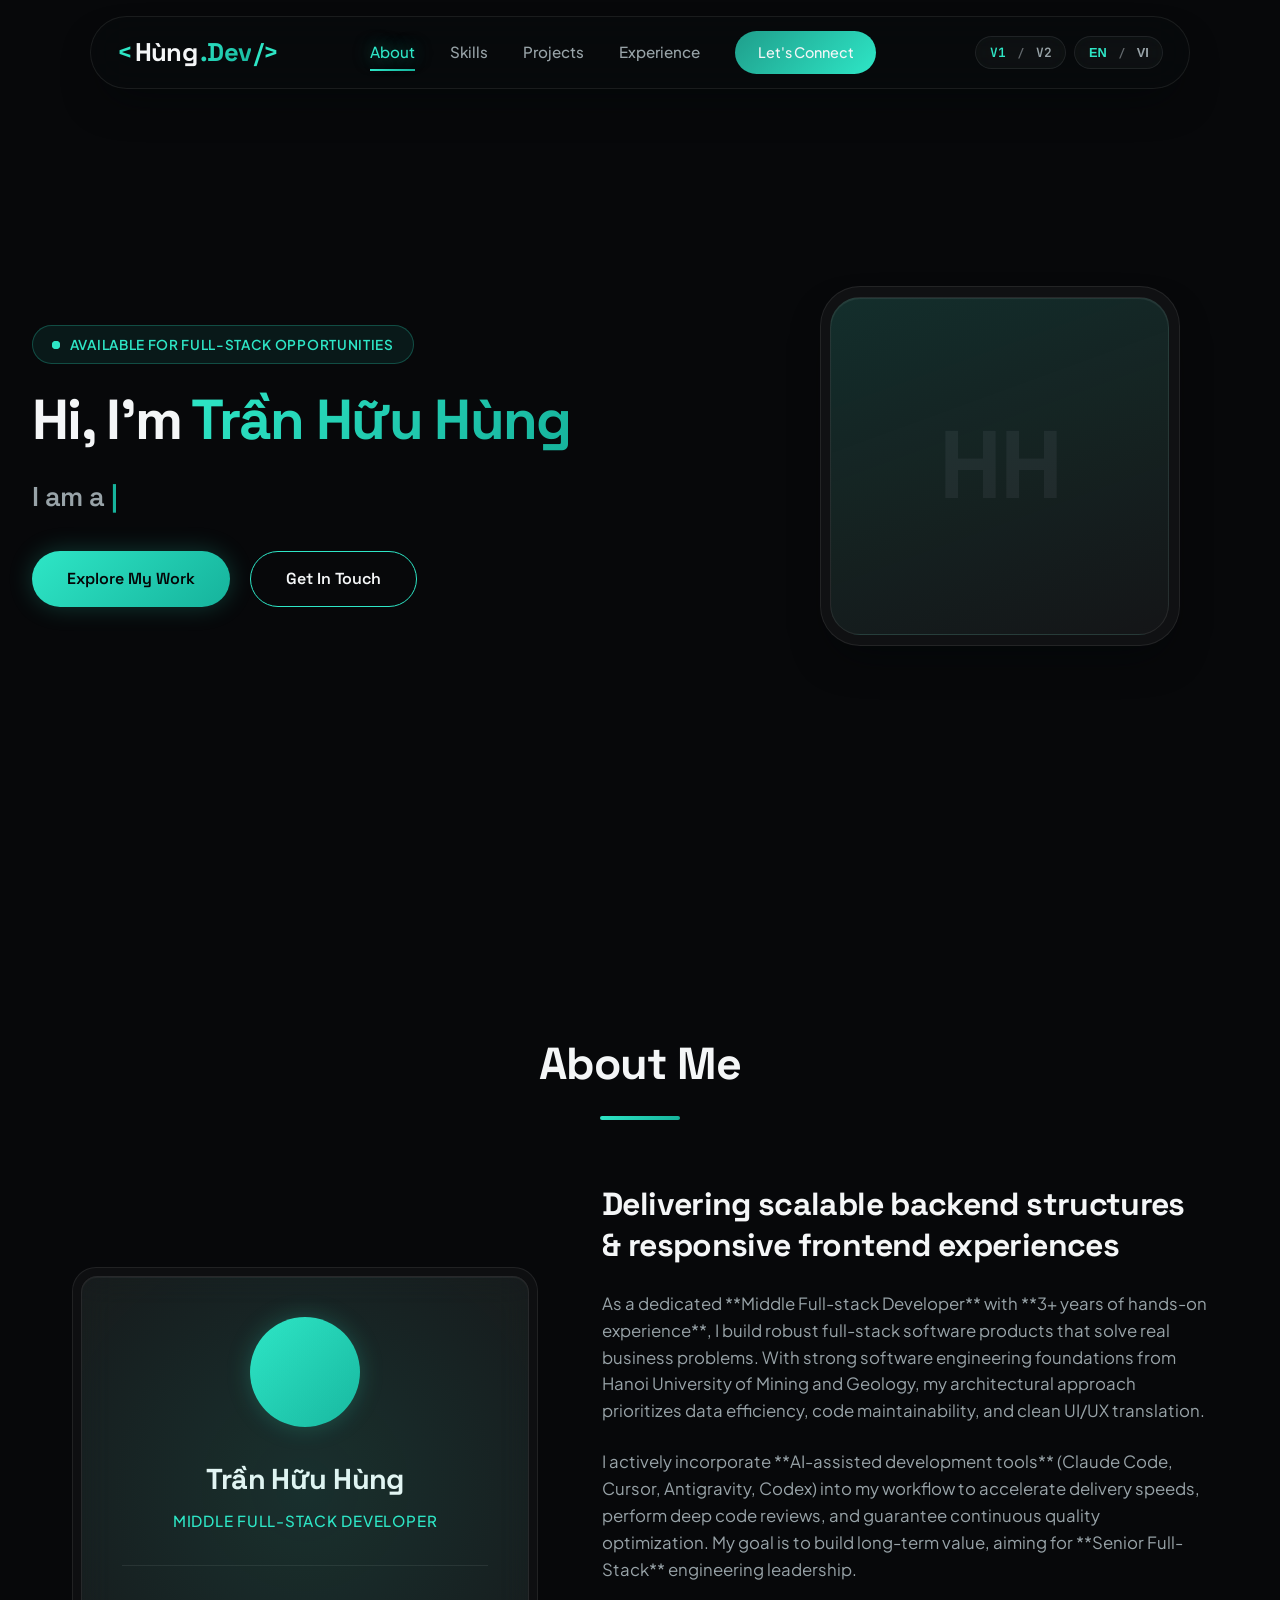
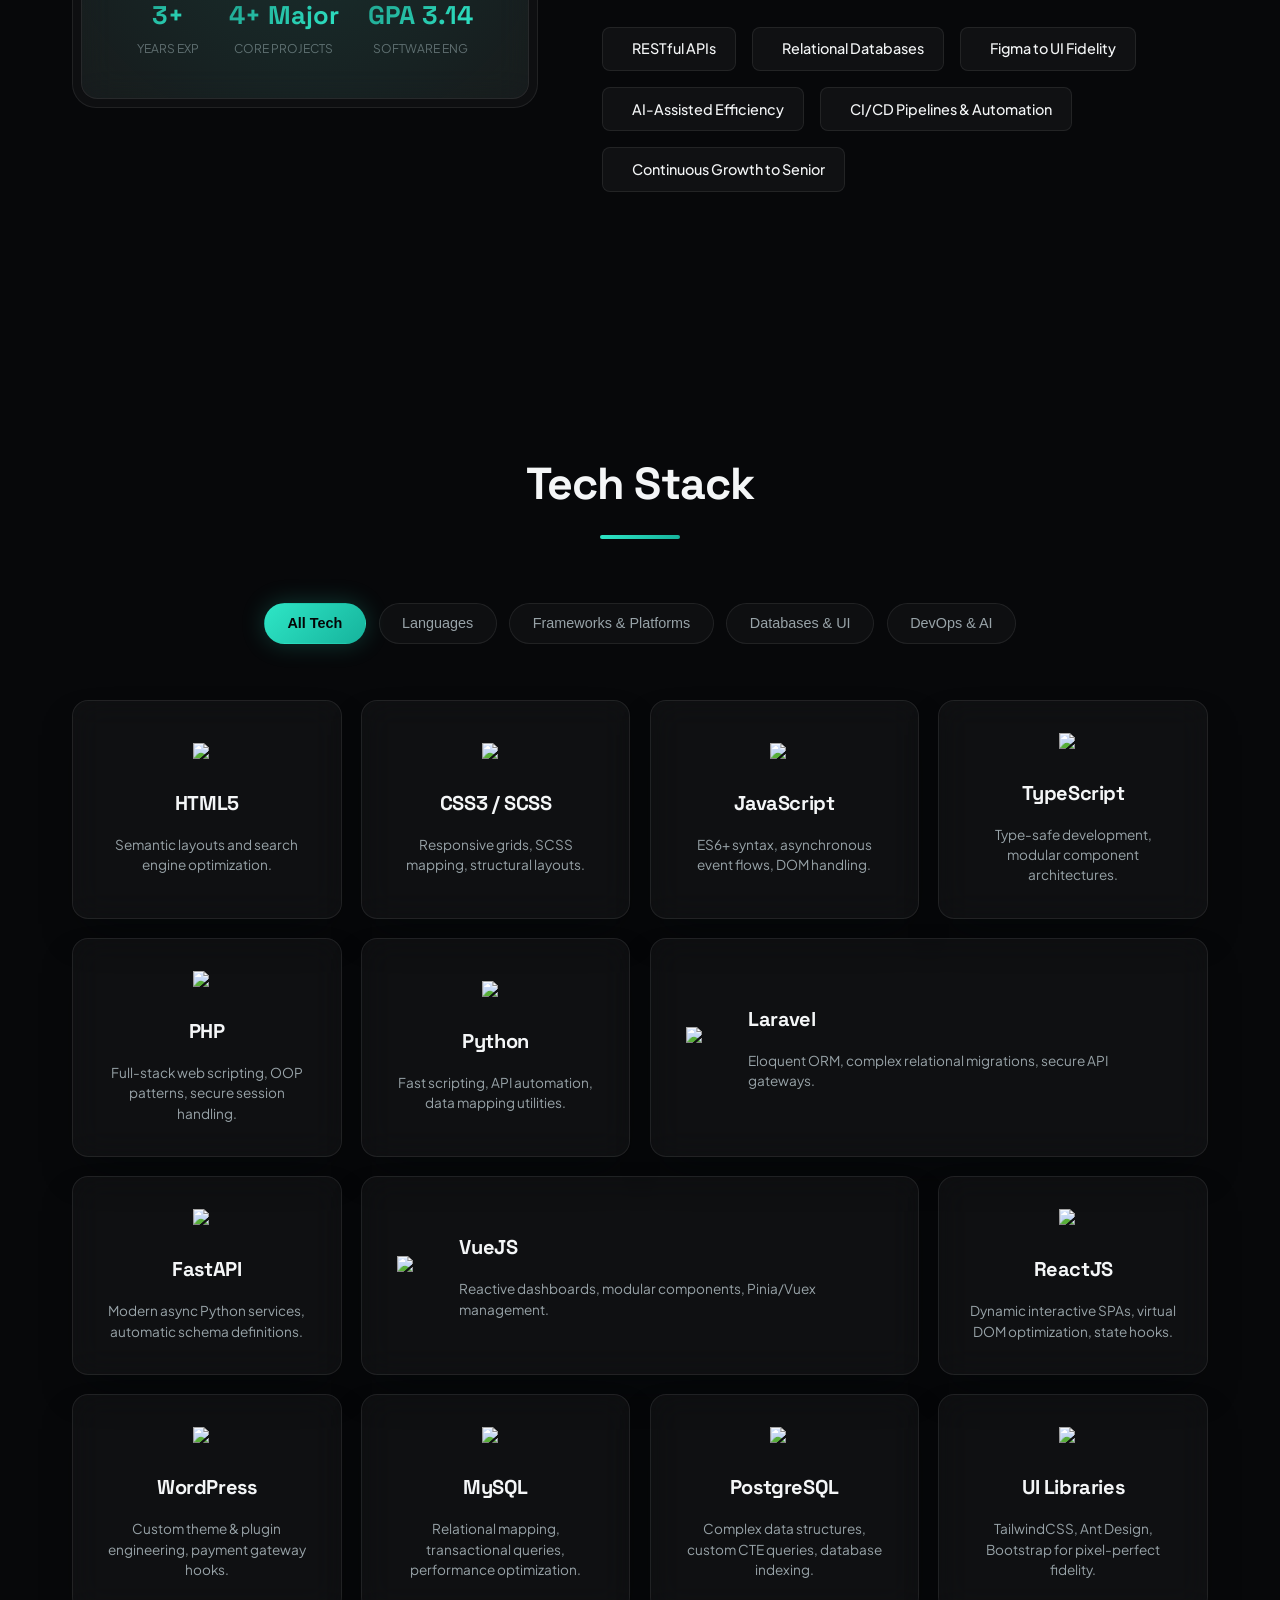
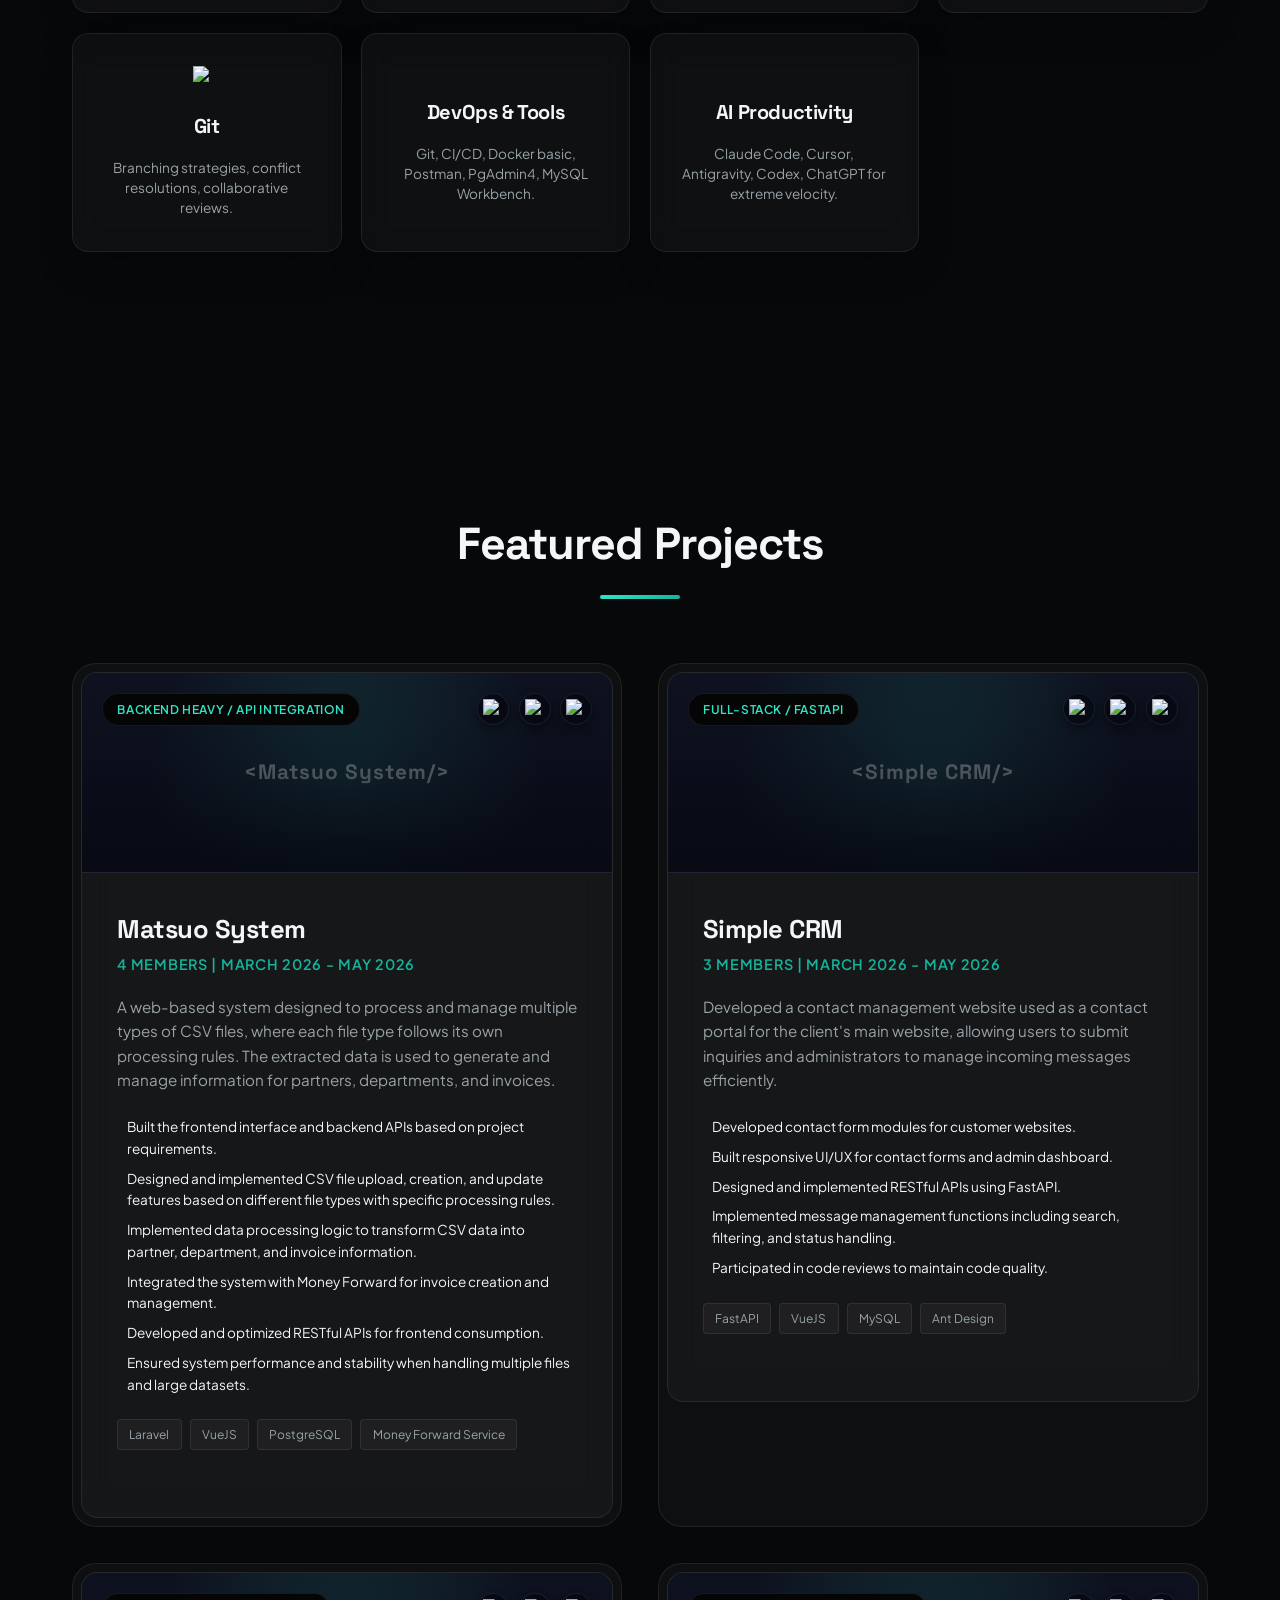
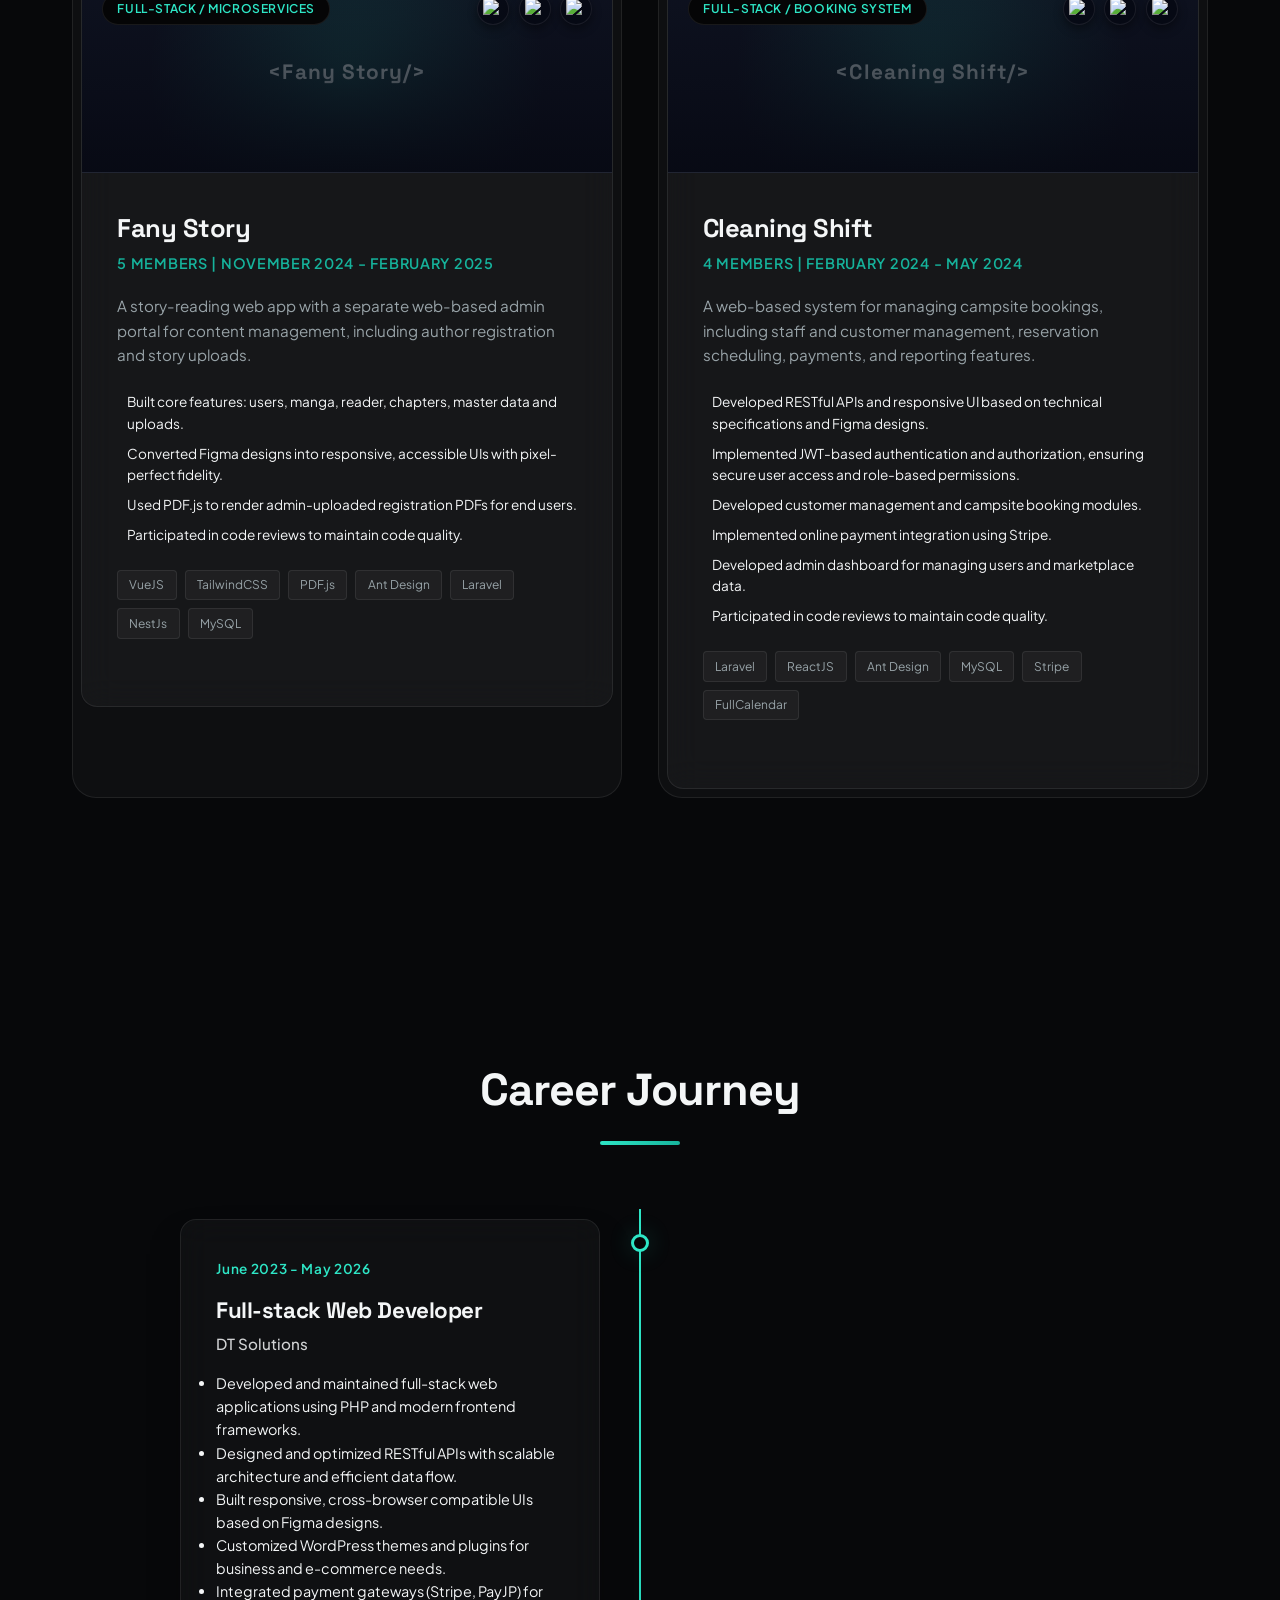
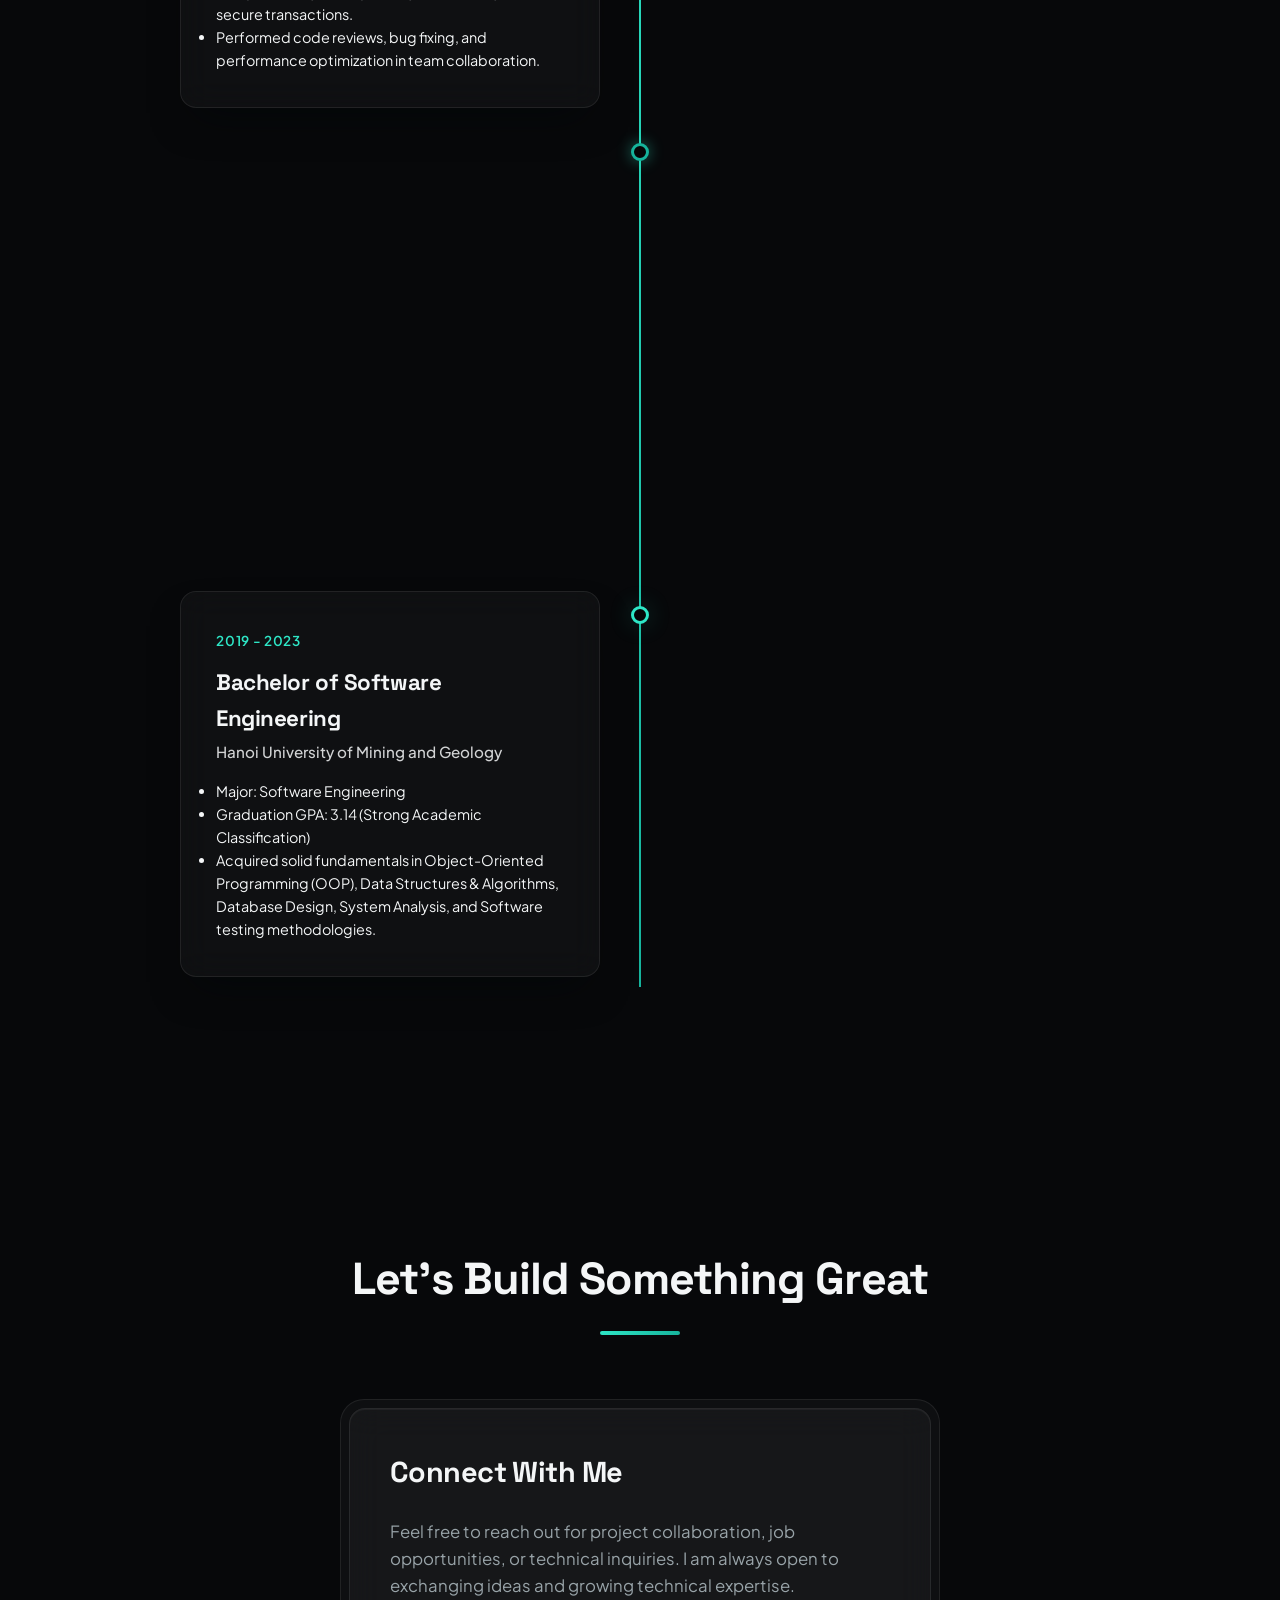
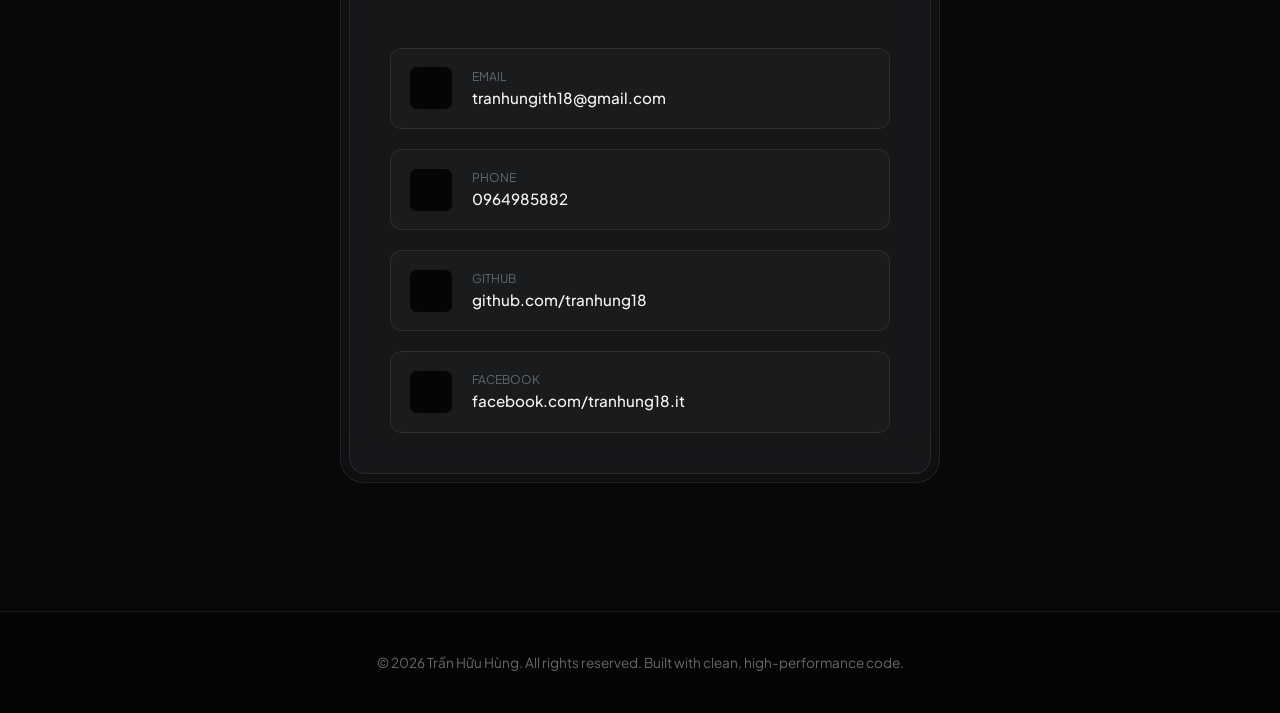
==== commit 2c089c05: "Refactor header layout and mobile navigation for improved responsiveness and accessibility" ====
--- a/v1.html
+++ b/v1.html
@@ -88,19 +88,21 @@
                 </a>
             </nav>
 
-            <div class="version-switch-wrapper">
-                <div class="version-switch" role="group" aria-label="Switch portfolio layout version">
-                    <button class="version-btn active" data-version-btn="v1" aria-pressed="true" aria-label="Version 1">V1</button>
-                    <span class="version-separator">/</span>
-                    <button class="version-btn" data-version-btn="v2" aria-pressed="false" aria-label="Version 2">V2</button>
-                </div>
-            </div>
-
-            <div class="lang-switch-wrapper">
-                <div class="lang-switch">
-                    <button class="lang-btn active" data-lang="en">EN</button>
-                    <span class="lang-separator">/</span>
-                    <button class="lang-btn" data-lang="vi">VI</button>
+            <div class="header-switches">
+                <div class="version-switch-wrapper">
+                    <div class="version-switch" role="group" aria-label="Switch portfolio layout version">
+                        <button class="version-btn active" data-version-btn="v1" aria-pressed="true" aria-label="Version 1">V1</button>
+                        <span class="version-separator">/</span>
+                        <button class="version-btn" data-version-btn="v2" aria-pressed="false" aria-label="Version 2">V2</button>
+                    </div>
+                </div>
+
+                <div class="lang-switch-wrapper">
+                    <div class="lang-switch">
+                        <button class="lang-btn active" data-lang="en">EN</button>
+                        <span class="lang-separator">/</span>
+                        <button class="lang-btn" data-lang="vi">VI</button>
+                    </div>
                 </div>
             </div>
 
--- a/css/style.css
+++ b/css/style.css
@@ -345,6 +345,11 @@
     transition: var(--transition-smooth);
 }
 
+.header-switches {
+    display: flex;
+    align-items: center;
+}
+
 /* Language Switcher Styling */
 .lang-switch-wrapper {
     display: flex;
@@ -1387,23 +1392,34 @@
 
 @media screen and (max-width: 768px) {
     .header-container {
-        padding: 1rem 1.25rem;
+        padding: 0.85rem 1.1rem;
+        flex-wrap: wrap;
+        row-gap: 0.6rem;
+    }
+
+    .logo {
+        font-size: 1.25rem;
+        order: 1;
     }
 
     .mobile-nav-toggle {
         display: flex;
         z-index: 110;
-    }
-
-    /* Keep the new version switch compact next to the existing lang switch
-       so the header row (logo + V1/V2 + EN/VI + hamburger) doesn't overflow
-       on narrow viewports. Purely spacing - same components as desktop. */
-    .version-switch-wrapper {
-        margin-left: 0.6rem;
-    }
-
+        order: 2;
+        margin-left: auto;
+    }
+
+    .header-switches {
+        order: 3;
+        flex-basis: 100%;
+        display: flex;
+        justify-content: center;
+        gap: 0.6rem;
+    }
+
+    .version-switch-wrapper,
     .lang-switch-wrapper {
-        margin-left: 0.6rem;
+        margin-left: 0;
     }
 
     .version-switch,
@@ -1508,6 +1524,12 @@
         grid-template-columns: 1fr;
     }
 
+    .project-tech-icons {
+        top: auto;
+        bottom: 1.25rem;
+        right: 1.25rem;
+    }
+
     .project-info {
         padding: 1.5rem;
     }
@@ -1544,6 +1566,25 @@
 }
 
 @media screen and (max-width: 480px) {
+    .header-container {
+        padding: 0.7rem 0.9rem;
+    }
+
+    .logo {
+        font-size: 1.05rem;
+    }
+
+    .version-switch,
+    .lang-switch {
+        padding: 0.25rem 0.5rem;
+    }
+
+    .version-btn,
+    .lang-btn {
+        font-size: 0.72rem;
+        padding: 0.1rem 0.25rem;
+    }
+
     .section-container {
         padding: 3.5rem 1rem;
     }
@@ -1614,6 +1655,20 @@
 
     .skills-grid {
         grid-template-columns: 1fr;
+    }
+
+    .skill-card--wide {
+        grid-column: span 1;
+        display: flex;
+        flex-direction: column;
+        align-items: center;
+        text-align: center;
+    }
+    
+    .skill-card--wide .skill-name,
+    .skill-card--wide .skill-desc {
+        align-self: center;
+        text-align: center;
     }
 
     .skill-card {
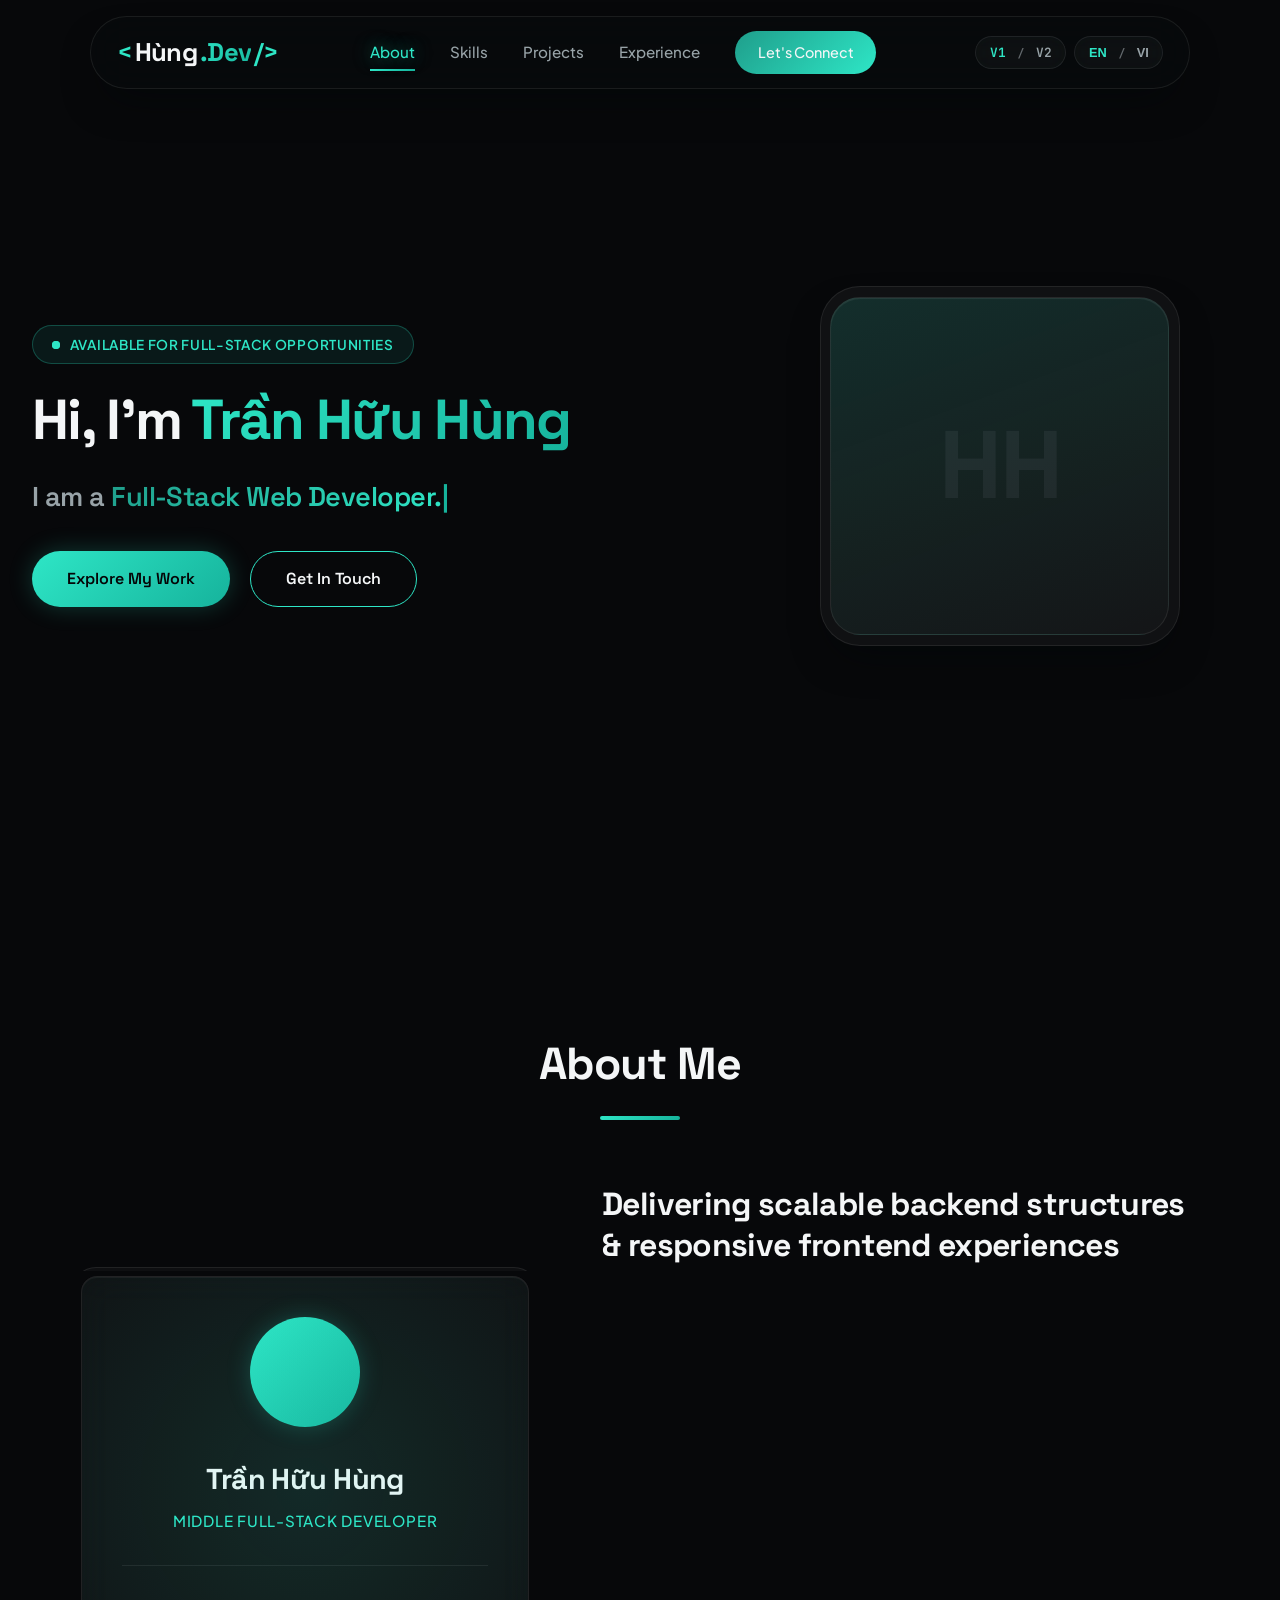
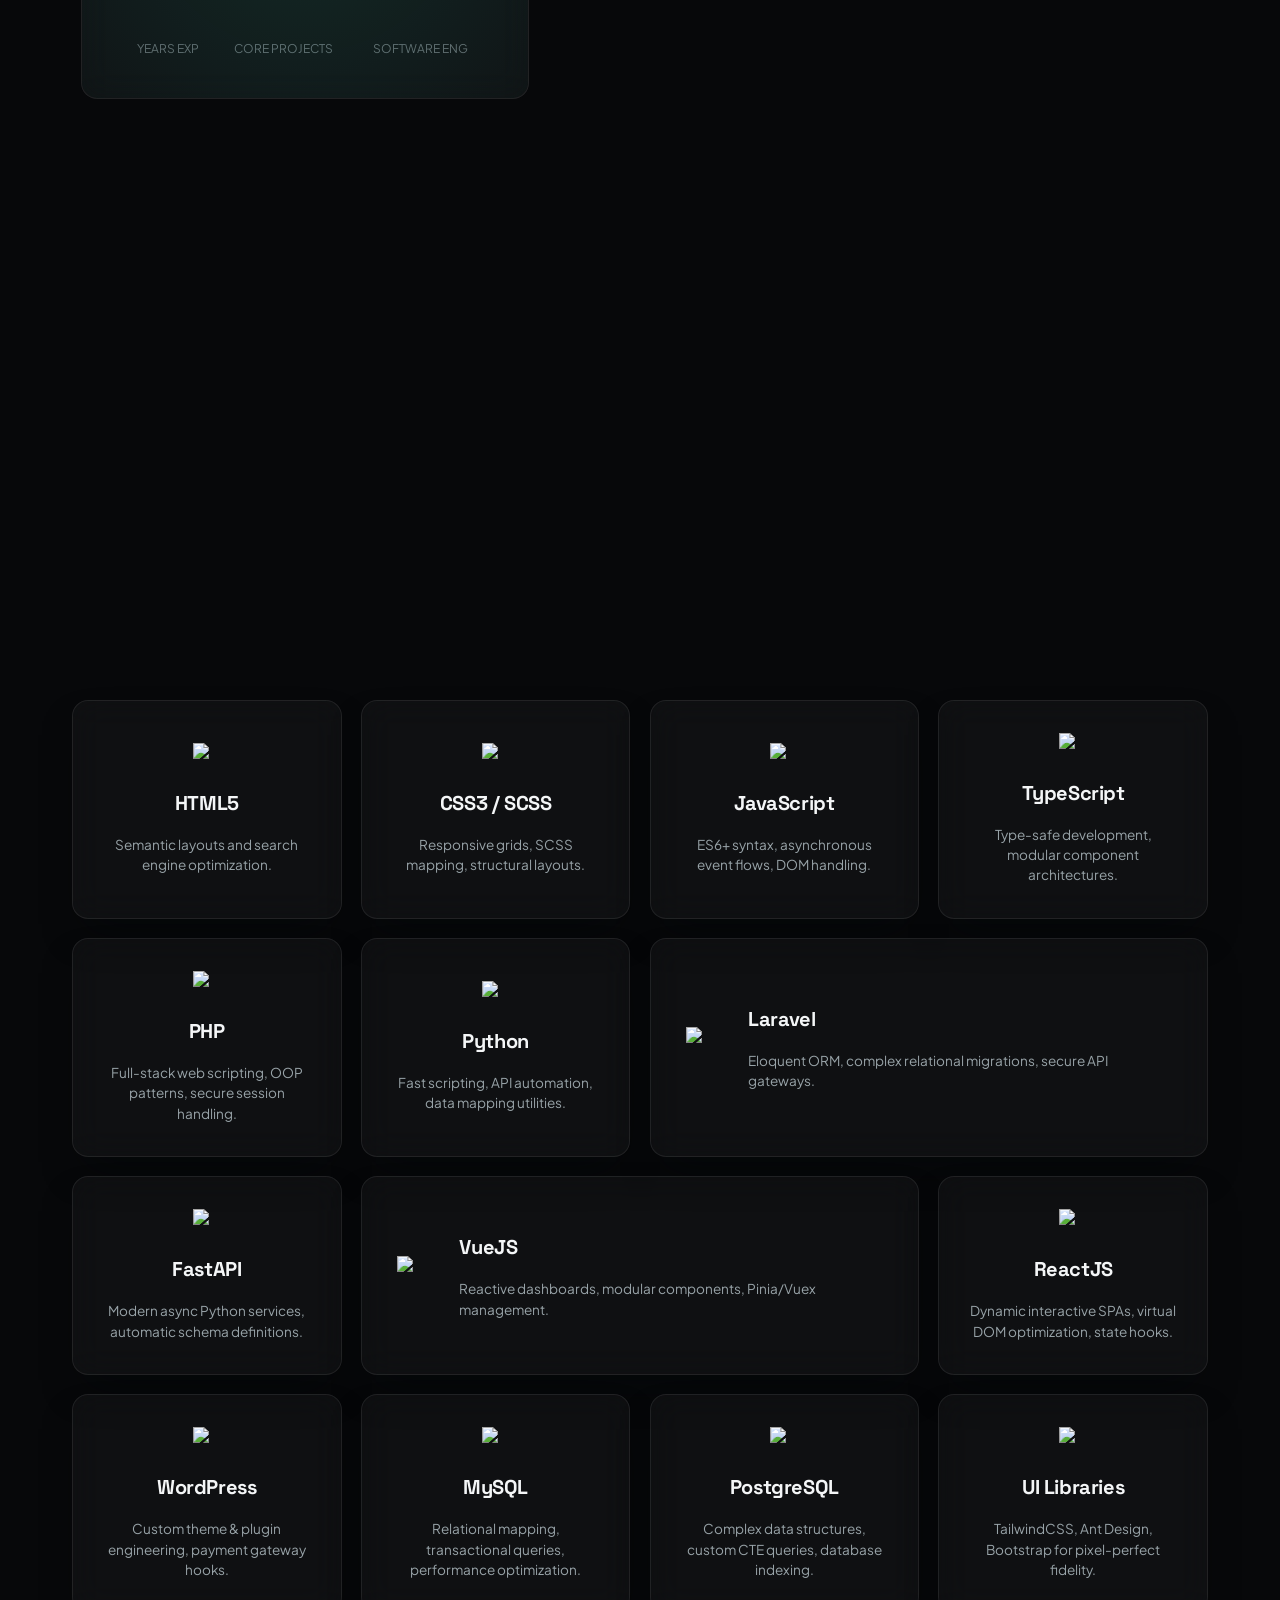
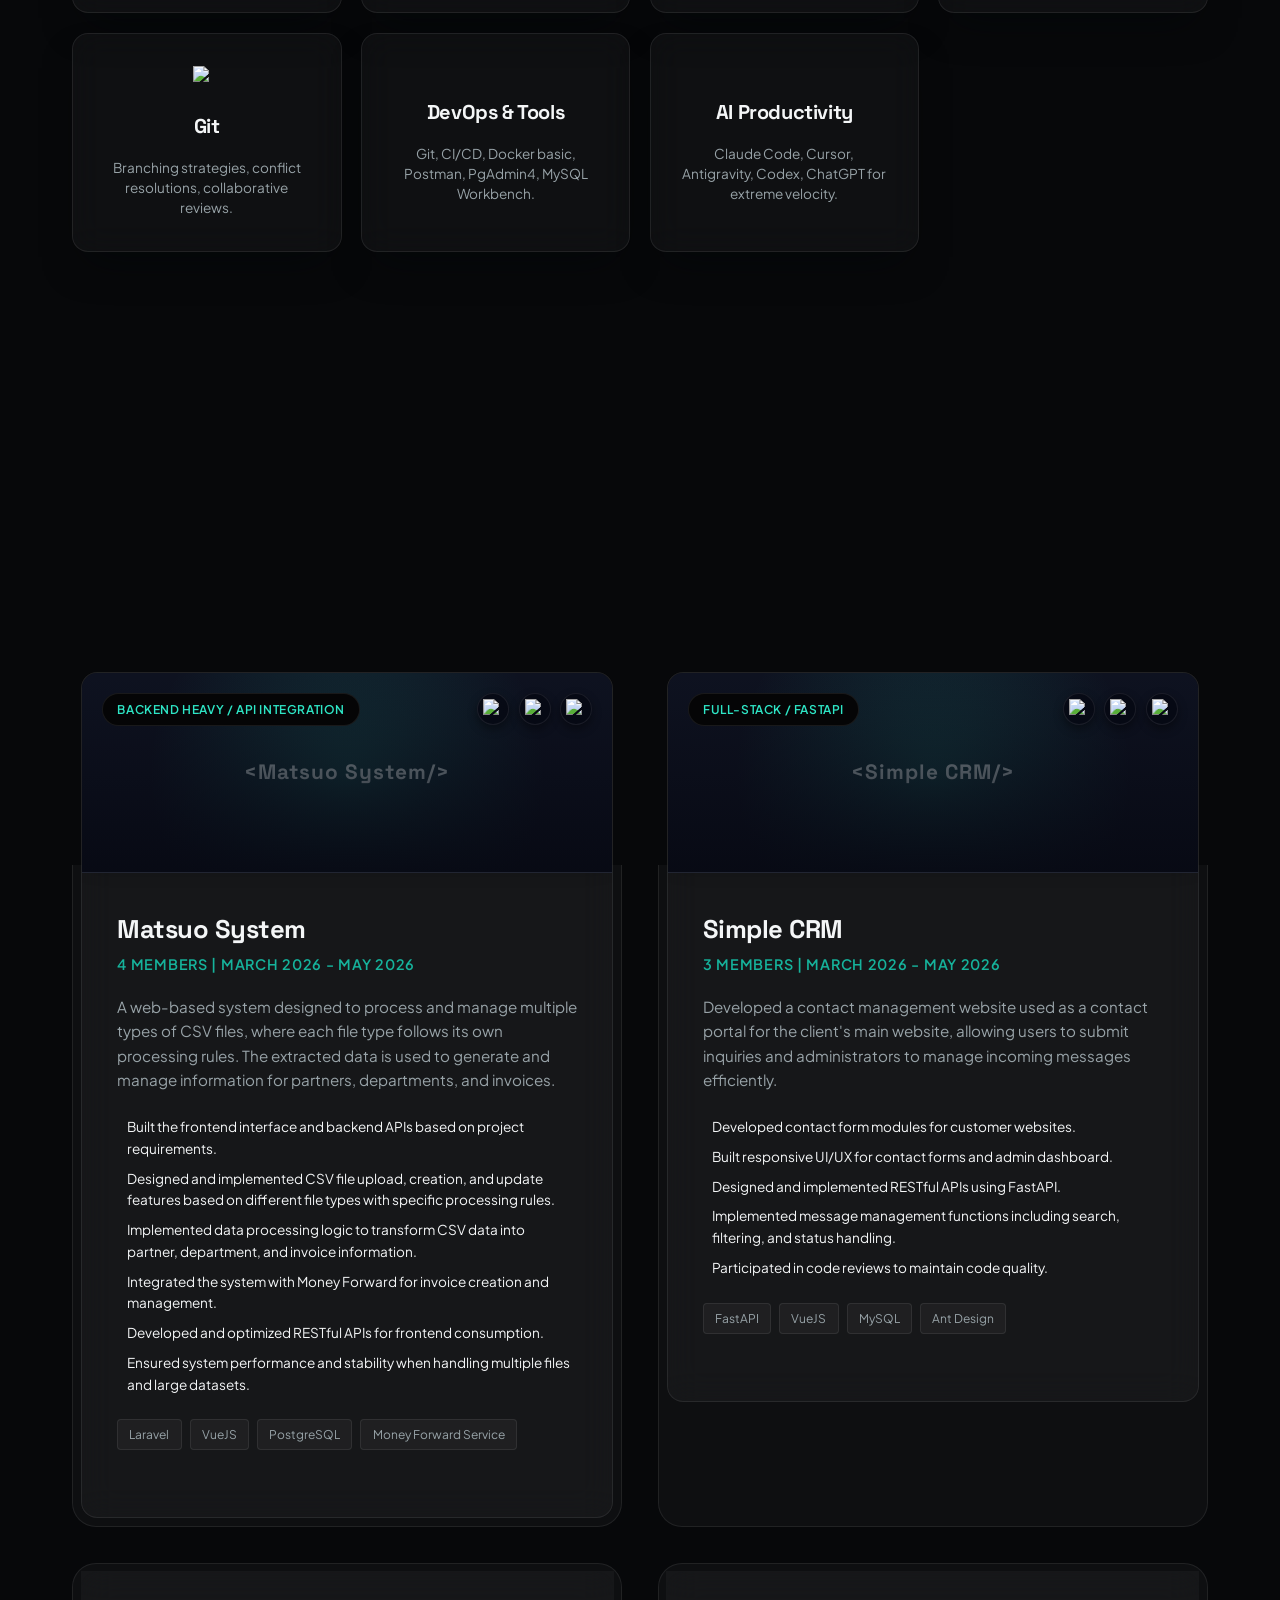
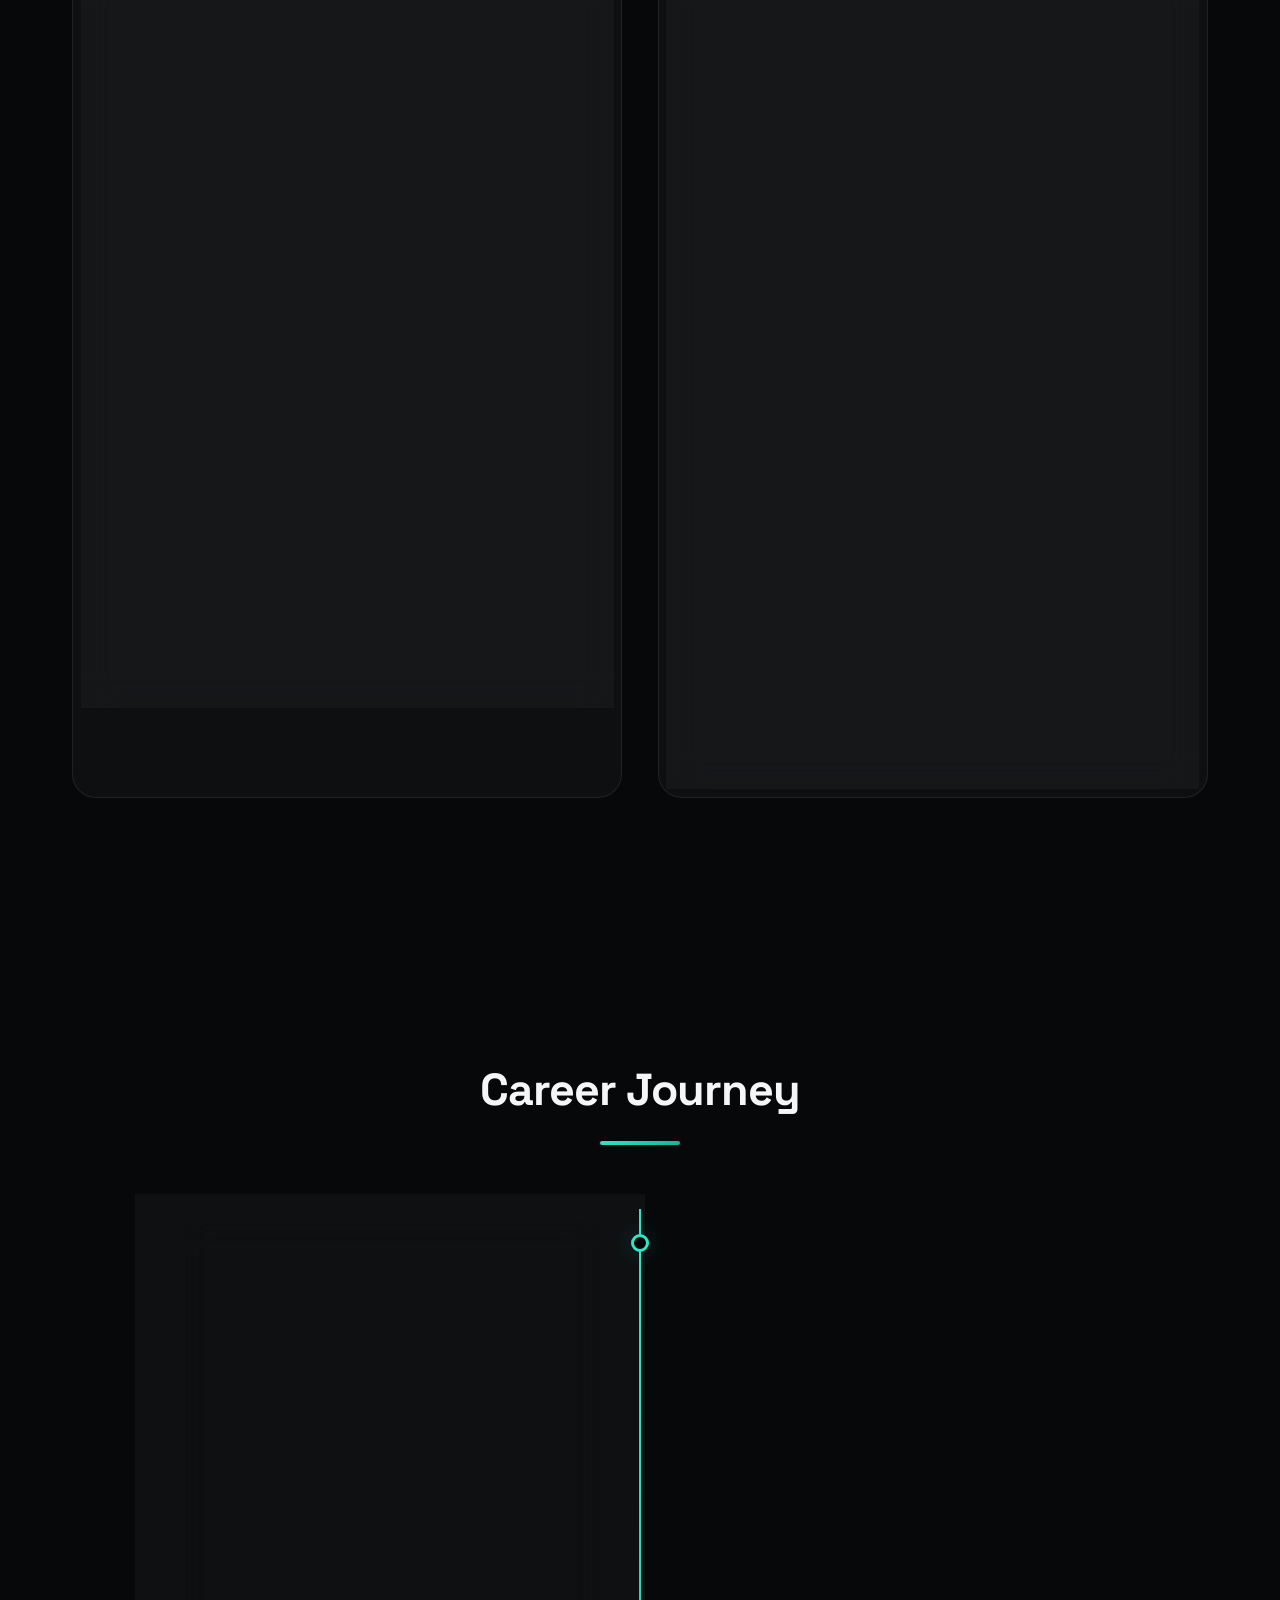
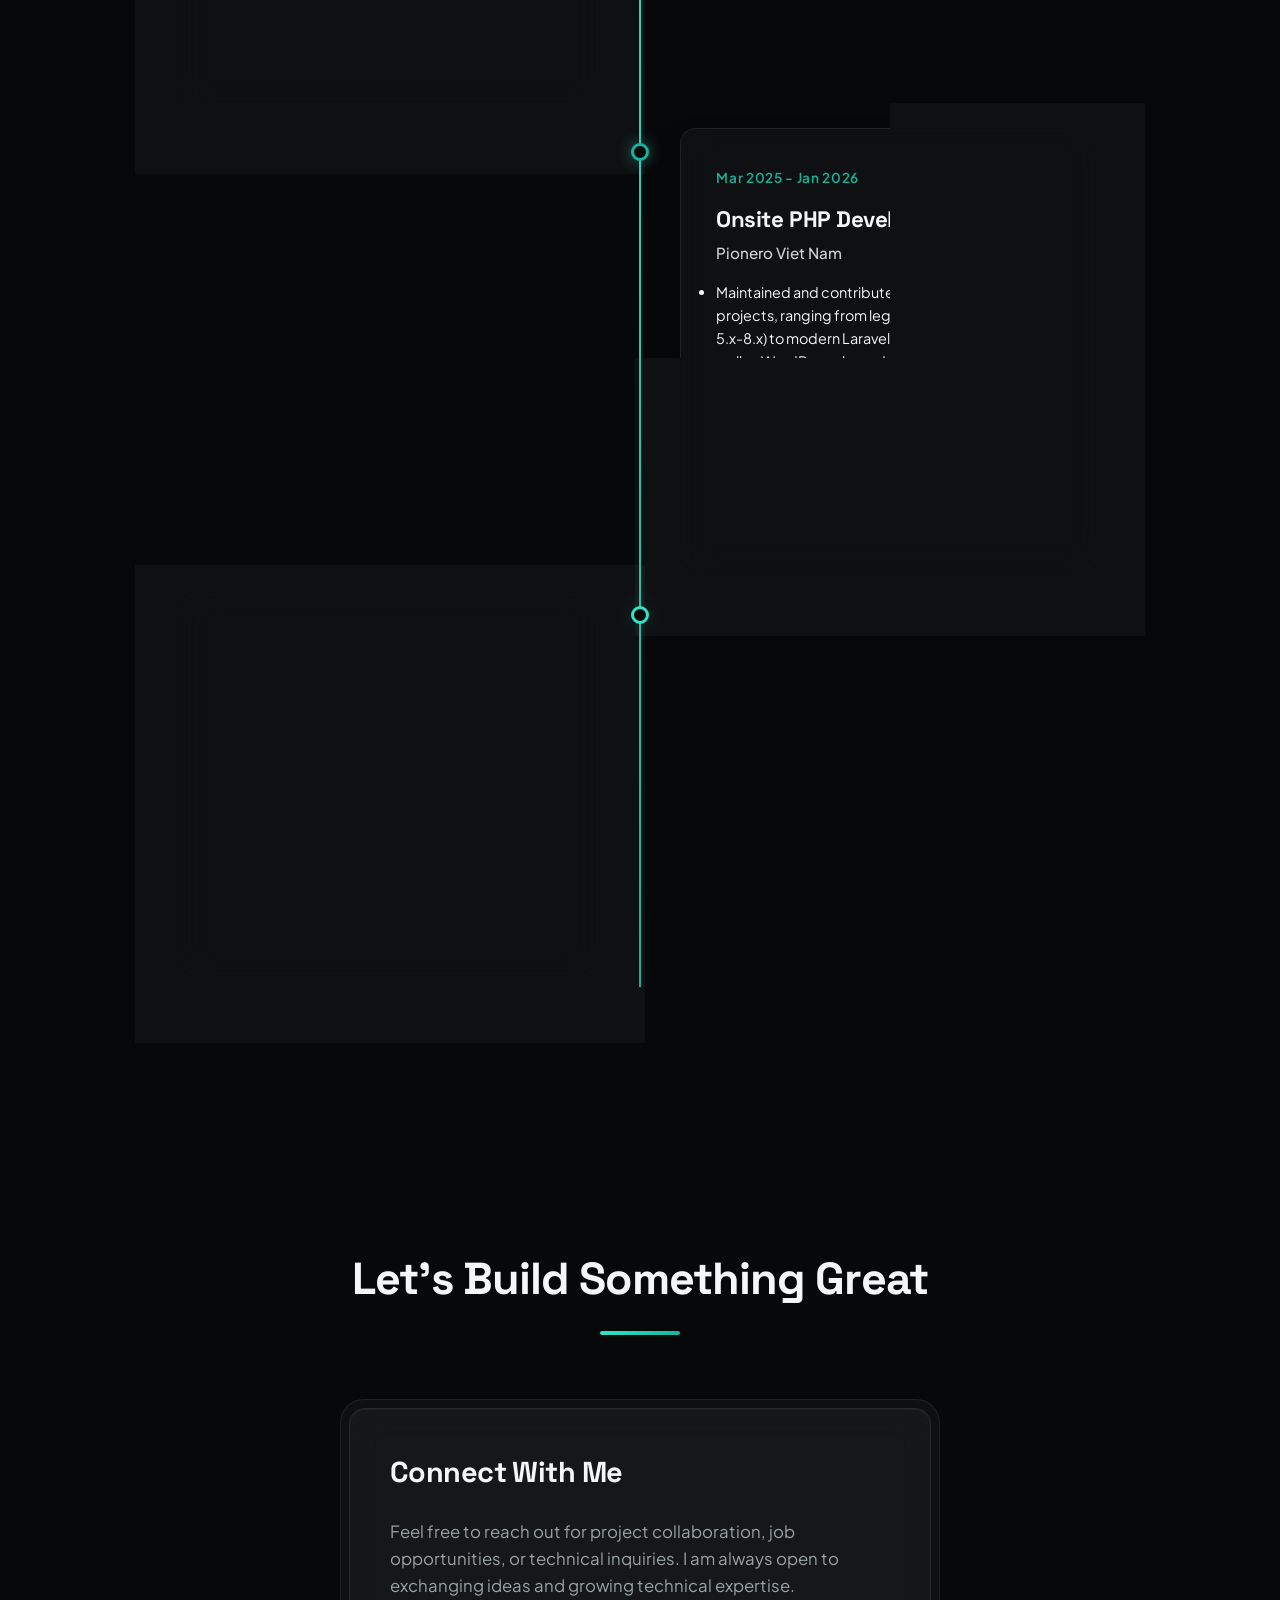
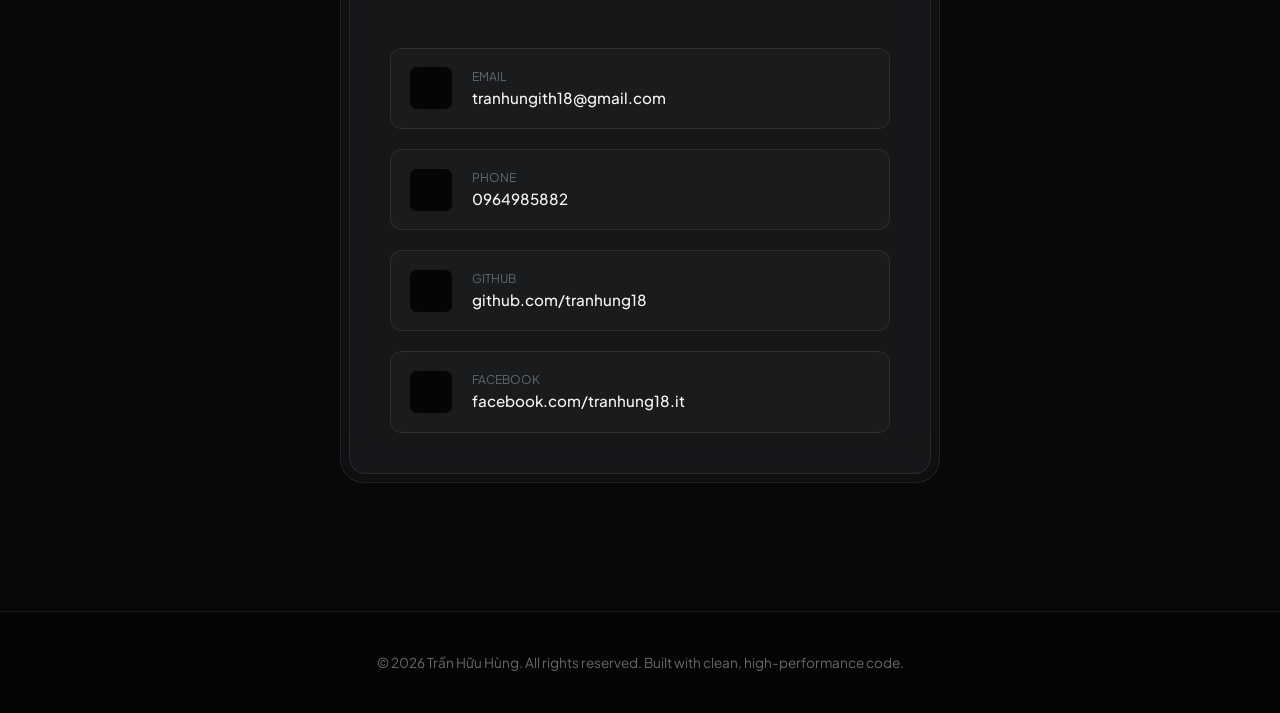
==== commit 6ff8a425: "reorganize project structure and clean up dead code" ====
--- a/v1.html
+++ b/v1.html
@@ -43,7 +43,7 @@
     <link rel="stylesheet" href="https://unpkg.com/@phosphor-icons/web@2.1.1/src/light/style.css">
 
     <!-- Core Stylesheet -->
-    <link rel="stylesheet" href="css/style.css">
+    <link rel="stylesheet" href="css/v1.css">
 </head>
 <body class="lang-en" data-version="v1">
     <!-- Sentinel: marks the top 40px of the page, watched by IntersectionObserver
@@ -146,7 +146,7 @@
                     </div>
                 </div>
 
-                <!-- TODO: replace with a real professional photo (see plan's "Content dependencies").
+                <!-- TODO: replace with a real professional photo.
                      Placeholder is an intentional monogram mark, not a fake screenshot. -->
                 <div class="hero-visual fade-in">
                     <div class="hero-visual-bezel">
@@ -453,8 +453,7 @@
                     <div class="section-divider"></div>
                 </div>
 
-                <!-- TODO: replace each .project-mockup placeholder below with a real
-                     project screenshot (see plan's "Content dependencies"). -->
+                <!-- TODO: replace each .project-mockup placeholder below with a real project screenshot. -->
                 <div class="projects-grid">
                     <!-- Project 1: Matsuo System -->
                     <div class="project-bezel">
@@ -910,16 +909,16 @@
         </p>
     </footer>
 
-    <!-- ThreeJS Library -->
-    <script src="https://cdnjs.cloudflare.com/ajax/libs/three.js/r128/three.min.js" integrity="sha512-4MU3sXm2eZea3z99uX/m538X1mdfuVrcWpx1L17Z389v6V2fGgO/s5t/qWtbZkQ3Zpx9n00Z/Ue9wK801d0Bw==" crossorigin="anonymous" referrerpolicy="no-referrer"></script>
+    <!-- ThreeJS Library. -->
+    <script src="https://cdnjs.cloudflare.com/ajax/libs/three.js/r128/three.min.js" crossorigin="anonymous" referrerpolicy="no-referrer"></script>
 
     <!-- ThreeJS Interactive Particle System Background -->
-    <script src="js/three-bg.js"></script>
+    <script src="js/v1-three-bg.js"></script>
 
     <!-- V1/V2 version switcher (shared with index.html) -->
     <script type="module" src="js/version-toggle.js"></script>
 
     <!-- Custom Web Interactions and Effects -->
-    <script type="module" src="js/main.js"></script>
+    <script type="module" src="js/v1.js"></script>
 </body>
 </html>
--- a/css/v1.css
+++ b/css/v1.css
@@ -0,0 +1,1910 @@
+/* ==========================================================================
+   DESIGN SYSTEM & CUSTOM VARIABLES
+   ========================================================================== */
+:root {
+    /* Color Palette - near-black OLED base, single locked accent (teal) */
+    --bg-dark: #07080a;
+    --bg-darker: #050506;
+    --bg-card: rgba(255, 255, 255, 0.035);
+    --border-glass: rgba(255, 255, 255, 0.08);
+    --border-hover: rgba(255, 255, 255, 0.18);
+
+    --text-primary: #f4f6f7;
+    --text-secondary: #98a3a8;
+    --text-muted: #63696d;
+
+    /* Interactive & Accent - one hue, tonal only (no purple/blue mix) */
+    --color-primary: #2ee6c6;
+    --color-secondary: #16b39c;
+    --color-accent-rgb: 46, 230, 198;
+    --grad-primary: linear-gradient(135deg, #2ee6c6 0%, #16b39c 100%);
+    --grad-accent: linear-gradient(135deg, #1f9e8b 0%, #2ee6c6 100%);
+    --grad-text: linear-gradient(90deg, #2ee6c6 0%, #8bf3e2 50%, #2ee6c6 100%);
+
+    /* Tech Brand Colors for glows */
+    --color-html: 227, 79, 38;
+    --color-css: 21, 114, 182;
+    --color-js: 247, 223, 30;
+    --color-ts: 49, 120, 198;
+    --color-php: 119, 123, 180;
+    --color-python: 55, 118, 171;
+    --color-laravel: 255, 45, 32;
+    --color-fastapi: 0, 150, 136;
+    --color-vue: 79, 192, 141;
+    --color-react: 97, 218, 251;
+    --color-wordpress: 33, 117, 155;
+    --color-mysql: 68, 121, 161;
+    --color-postgres: 51, 103, 145;
+    --color-git: 240, 80, 50;
+    --color-cicd: 32, 136, 255;
+    --color-postman: 255, 108, 55;
+    --color-tools: 65, 105, 225;
+
+    /* Shadows & Transitions */
+    --shadow-premium: 0 20px 40px -15px rgba(2, 6, 8, 0.6);
+    --shadow-glow: 0 0 25px rgba(46, 230, 198, 0.22);
+    --transition-smooth: all 0.4s cubic-bezier(0.16, 1, 0.3, 1);
+    --font-heading: 'Space Grotesk', sans-serif;
+    --font-body: 'Plus Jakarta Sans', sans-serif;
+    --font-mono: 'JetBrains Mono', monospace;
+}
+
+/* ==========================================================================
+   RESET & GLOBAL RESETS
+   ========================================================================== */
+* {
+    margin: 0;
+    padding: 0;
+    box-sizing: border-box;
+}
+
+html {
+    scroll-behavior: smooth;
+    font-size: 16px;
+    background-color: var(--bg-dark);
+}
+
+body {
+    font-family: var(--font-body);
+    color: var(--text-primary);
+    background-color: var(--bg-dark);
+    line-height: 1.6;
+    overflow-x: hidden;
+    -webkit-font-smoothing: antialiased;
+}
+
+/* Scrollbar Customization */
+::-webkit-scrollbar {
+    width: 8px;
+}
+::-webkit-scrollbar-track {
+    background: var(--bg-darker);
+}
+::-webkit-scrollbar-thumb {
+    background: rgba(46, 230, 198, 0.3);
+    border-radius: 4px;
+}
+::-webkit-scrollbar-thumb:hover {
+    background: rgba(46, 230, 198, 0.6);
+}
+
+/* ==========================================================================
+   THREEJS CANVAS BACKGROUND
+   ========================================================================== */
+#canvas-container {
+    position: fixed;
+    top: 0;
+    left: 0;
+    width: 100%;
+    height: 100%;
+    z-index: -1;
+    pointer-events: none;
+    background: radial-gradient(circle at 50% 50%, #0d1226 0%, #05060d 100%);
+}
+
+/* ==========================================================================
+   TYPOGRAPHY & REUSABLE UTILITIES
+   ========================================================================== */
+h1, h2, h3, h4 {
+    font-family: var(--font-heading);
+    font-weight: 700;
+    letter-spacing: -0.02em;
+}
+
+p {
+    color: var(--text-secondary);
+    font-size: 1.05rem;
+}
+
+.gradient-text {
+    background: var(--grad-primary);
+    -webkit-background-clip: text;
+    -webkit-text-fill-color: transparent;
+}
+
+.section-container {
+    max-width: 1200px;
+    margin: 0 auto;
+    padding: 8rem 2rem;
+}
+
+.section-header {
+    text-align: center;
+    margin-bottom: 4rem;
+}
+
+.section-title {
+    font-size: 2.8rem;
+    margin-bottom: 1rem;
+    display: inline-block;
+}
+
+.section-divider {
+    height: 4px;
+    width: 80px;
+    background: var(--grad-primary);
+    margin: 0 auto;
+    border-radius: 2px;
+}
+
+/* Premium Glassmorphic Cards */
+.glass-card {
+    background: var(--bg-card);
+    backdrop-filter: blur(16px);
+    -webkit-backdrop-filter: blur(16px);
+    border: 1px solid var(--border-glass);
+    border-radius: 16px;
+    padding: 2.5rem;
+    box-shadow: var(--shadow-premium);
+    transition: var(--transition-smooth);
+}
+
+.glass-card:hover {
+    border-color: var(--border-hover);
+    transform: translateY(-5px);
+}
+
+/* Button UI Components */
+.btn {
+    display: inline-flex;
+    align-items: center;
+    justify-content: center;
+    gap: 0.75rem;
+    padding: 0.9rem 2.2rem;
+    font-size: 1rem;
+    font-weight: 600;
+    border-radius: 50px;
+    cursor: pointer;
+    transition: var(--transition-smooth);
+    font-family: var(--font-heading);
+    text-decoration: none;
+}
+
+.btn-primary {
+    background: var(--grad-primary);
+    color: var(--bg-darker);
+    border: none;
+    box-shadow: var(--shadow-glow);
+}
+
+.btn-primary:hover {
+    transform: scale(1.05);
+    box-shadow: 0 0 35px rgba(46, 230, 198, 0.45);
+}
+
+.btn-secondary {
+    background: transparent;
+    color: var(--text-primary);
+    border: 1px solid var(--color-primary);
+}
+
+.btn-secondary:hover {
+    background: rgba(46, 230, 198, 0.08);
+    transform: scale(1.05);
+}
+
+#scroll-sentinel {
+    position: absolute;
+    top: 0;
+    left: 0;
+    width: 1px;
+    height: 40px;
+    pointer-events: none;
+    visibility: hidden;
+}
+
+/* ==========================================================================
+   HEADER & NAVIGATION
+   ========================================================================== */
+.header {
+    position: fixed;
+    top: 0;
+    left: 0;
+    width: 100%;
+    z-index: 100;
+    padding: 1rem 1.5rem 0;
+}
+
+.header-container {
+    max-width: 1100px;
+    margin: 0 auto;
+    padding: 0.9rem 1.6rem;
+    display: flex;
+    justify-content: space-between;
+    align-items: center;
+    background: rgba(9, 11, 13, 0.55);
+    backdrop-filter: blur(20px);
+    -webkit-backdrop-filter: blur(20px);
+    border: 1px solid var(--border-glass);
+    border-radius: 9999px;
+    box-shadow: var(--shadow-premium);
+    transition: var(--transition-smooth);
+}
+
+.header.scrolled .header-container {
+    max-width: 940px;
+    padding: 0.65rem 1.4rem;
+    background: rgba(7, 8, 10, 0.78);
+    border-color: var(--border-hover);
+}
+
+.logo {
+    font-family: var(--font-heading);
+    font-size: 1.6rem;
+    font-weight: 800;
+    text-decoration: none;
+    color: var(--text-primary);
+    display: flex;
+    align-items: center;
+    gap: 0.2rem;
+    letter-spacing: -0.03em;
+}
+
+.logo .bracket {
+    color: var(--color-primary);
+    font-weight: 600;
+}
+
+.logo .accent {
+    background: var(--grad-primary);
+    -webkit-background-clip: text;
+    -webkit-text-fill-color: transparent;
+}
+
+.nav-links {
+    display: flex;
+    align-items: center;
+    gap: 2.2rem;
+}
+
+.header.scrolled .nav-links {
+    gap: 1.5rem;
+}
+
+.nav-link {
+    text-decoration: none;
+    color: var(--text-secondary);
+    font-size: 0.95rem;
+    font-weight: 500;
+    transition: var(--transition-smooth);
+    position: relative;
+}
+
+.nav-link:hover, .nav-link.active {
+    color: var(--color-primary);
+}
+
+.nav-link::after {
+    content: '';
+    position: absolute;
+    bottom: -6px;
+    left: 0;
+    width: 0;
+    height: 2px;
+    background: var(--grad-primary);
+    transition: var(--transition-smooth);
+}
+
+.nav-link:hover::after, .nav-link.active::after {
+    width: 100%;
+}
+
+.nav-btn {
+    background: var(--grad-accent);
+    color: var(--text-primary);
+    padding: 0.6rem 1.4rem;
+    border-radius: 50px;
+    font-size: 0.9rem;
+    border: none;
+}
+
+.nav-btn::after {
+    display: none;
+}
+
+.nav-btn:hover {
+    transform: translateY(-2px);
+    box-shadow: 0 8px 20px rgba(46, 230, 198, 0.35);
+    color: var(--text-primary);
+}
+
+/* Mobile Navbar Toggle */
+.mobile-nav-toggle {
+    display: none;
+    background: transparent;
+    border: none;
+    cursor: pointer;
+    flex-direction: column;
+    gap: 6px;
+}
+
+.mobile-nav-toggle .bar {
+    width: 25px;
+    height: 2px;
+    background-color: var(--text-primary);
+    transition: var(--transition-smooth);
+}
+
+.header-switches {
+    display: flex;
+    align-items: center;
+}
+
+/* Language Switcher Styling */
+.lang-switch-wrapper {
+    display: flex;
+    align-items: center;
+    margin-left: 0.5rem;
+}
+
+.lang-switch {
+    background: rgba(255, 255, 255, 0.03);
+    border: 1px solid var(--border-glass);
+    padding: 0.35rem 0.5rem;
+    border-radius: 50px;
+    display: flex;
+    align-items: center;
+    gap: 0.4rem;
+    backdrop-filter: blur(10px);
+    -webkit-backdrop-filter: blur(10px);
+}
+
+.lang-btn {
+    background: transparent;
+    border: none;
+    color: var(--text-secondary);
+    font-size: 0.8rem;
+    font-weight: 600;
+    cursor: pointer;
+    transition: var(--transition-smooth);
+    padding: 0.1rem 0.35rem;
+    border-radius: 4px;
+}
+
+.lang-btn.active, .lang-btn:hover {
+    color: var(--color-primary);
+}
+
+.lang-separator {
+    color: var(--text-muted);
+    font-size: 0.8rem;
+    font-weight: 500;
+}
+
+/* Version Switcher Styling (V1 / V2) - mirrors .lang-switch */
+.version-switch-wrapper {
+    display: flex;
+    align-items: center;
+    margin-left: 0.5rem;
+}
+
+.version-switch {
+    background: rgba(255, 255, 255, 0.03);
+    border: 1px solid var(--border-glass);
+    padding: 0.35rem 0.5rem;
+    border-radius: 50px;
+    display: flex;
+    align-items: center;
+    gap: 0.4rem;
+    backdrop-filter: blur(10px);
+    -webkit-backdrop-filter: blur(10px);
+}
+
+.version-btn {
+    background: transparent;
+    border: none;
+    color: var(--text-secondary);
+    font-family: var(--font-mono);
+    font-size: 0.8rem;
+    font-weight: 600;
+    cursor: pointer;
+    transition: var(--transition-smooth);
+    padding: 0.1rem 0.35rem;
+    border-radius: 4px;
+}
+
+.version-btn.active, .version-btn:hover {
+    color: var(--color-primary);
+}
+
+.version-btn:focus-visible, .lang-btn:focus-visible {
+    outline: 2px solid var(--color-primary);
+    outline-offset: 2px;
+}
+
+.version-separator {
+    color: var(--text-muted);
+    font-size: 0.8rem;
+    font-weight: 500;
+}
+
+/* Language Display Toggles */
+body.lang-en .vi { display: none !important; }
+body.lang-vi .en { display: none !important; }
+
+/* ==========================================================================
+   HERO SECTION
+   ========================================================================== */
+.hero-section {
+    min-height: 100dvh;
+    display: flex;
+    align-items: center;
+    position: relative;
+    padding: 6rem 2rem 4rem;
+}
+
+.hero-grid {
+    max-width: 1300px;
+    width: 100%;
+    margin: 0 auto;
+    display: grid;
+    grid-template-columns: 1.15fr 0.85fr;
+    gap: 3rem;
+    align-items: center;
+}
+
+.hero-content {
+    display: flex;
+    flex-direction: column;
+    align-items: flex-start;
+    gap: 1.5rem;
+    text-align: left;
+}
+
+.hero-visual {
+    display: flex;
+    align-items: center;
+    justify-content: center;
+}
+
+.hero-visual-bezel {
+    width: min(360px, 100%);
+    aspect-ratio: 1 / 1;
+    border-radius: 2.5rem;
+    background: rgba(255, 255, 255, 0.04);
+    border: 1px solid var(--border-glass);
+    padding: 0.6rem;
+    box-shadow: var(--shadow-premium);
+}
+
+.hero-visual-core {
+    width: 100%;
+    height: 100%;
+    border-radius: calc(2.5rem - 0.6rem);
+    background: linear-gradient(160deg, rgba(46, 230, 198, 0.14) 0%, rgba(255, 255, 255, 0.02) 100%);
+    border: 1px solid var(--border-glass);
+    box-shadow: inset 0 1px 1px rgba(255, 255, 255, 0.08);
+    display: flex;
+    align-items: center;
+    justify-content: center;
+    position: relative;
+    overflow: hidden;
+}
+
+.hero-monogram {
+    position: absolute;
+    font-family: var(--font-heading);
+    font-size: 6rem;
+    font-weight: 700;
+    letter-spacing: -0.02em;
+    color: rgba(244, 246, 247, 0.06);
+}
+
+.hero-visual-icon {
+    position: relative;
+    z-index: 1;
+    font-size: 4.5rem;
+    color: var(--color-primary);
+    opacity: 0.85;
+}
+
+.hero-badge {
+    background: rgba(46, 230, 198, 0.08);
+    border: 1px solid rgba(46, 230, 198, 0.25);
+    color: var(--color-primary);
+    padding: 0.5rem 1.2rem;
+    border-radius: 50px;
+    font-size: 0.85rem;
+    font-weight: 600;
+    display: inline-flex;
+    align-items: center;
+    gap: 0.6rem;
+    letter-spacing: 0.05em;
+    text-transform: uppercase;
+}
+
+.pulse-dot {
+    width: 8px;
+    height: 8px;
+    background-color: var(--color-primary);
+    border-radius: 50%;
+    position: relative;
+}
+
+.pulse-dot::after {
+    content: '';
+    position: absolute;
+    width: 100%;
+    height: 100%;
+    background-color: inherit;
+    border-radius: 50%;
+    top: 0;
+    left: 0;
+    animation: pulse 1.8s infinite;
+}
+
+.hero-title {
+    font-size: clamp(2.6rem, 4.4vw, 4rem);
+    line-height: 1.12;
+    font-weight: 800;
+    letter-spacing: -0.03em;
+}
+
+.hero-subtitle {
+    font-size: clamp(1.3rem, 2.2vw, 1.7rem);
+    font-weight: 600;
+    color: var(--text-secondary);
+}
+
+.typing-text {
+    background: var(--grad-accent);
+    -webkit-background-clip: text;
+    -webkit-text-fill-color: transparent;
+}
+
+.cursor {
+    color: var(--color-secondary);
+    animation: blink 0.8s infinite;
+}
+
+.hero-actions {
+    display: flex;
+    gap: 1.2rem;
+    margin-top: 0.5rem;
+}
+
+/* ==========================================================================
+   ABOUT ME SECTION
+   ========================================================================== */
+.about-grid {
+    display: grid;
+    grid-template-columns: 1fr 1.3fr;
+    gap: 4rem;
+    align-items: center;
+}
+
+.about-visual {
+    position: relative;
+}
+
+/* Double-Bezel: outer shell + inner core, concentric radii */
+.profile-bezel {
+    background: rgba(255, 255, 255, 0.03);
+    border: 1px solid var(--border-glass);
+    border-radius: 24px;
+    padding: 8px;
+}
+
+.profile-card {
+    text-align: center;
+    position: relative;
+    overflow: hidden;
+    display: flex;
+    flex-direction: column;
+    align-items: center;
+    border-radius: 16px;
+    box-shadow: inset 0 1px 1px rgba(255, 255, 255, 0.06);
+}
+
+.profile-glow {
+    position: absolute;
+    top: -50%;
+    left: -50%;
+    width: 200%;
+    height: 200%;
+    background: radial-gradient(circle, rgba(46, 230, 198, 0.12) 0%, transparent 60%);
+    pointer-events: none;
+}
+
+.profile-avatar {
+    width: 110px;
+    height: 110px;
+    background: var(--grad-primary);
+    border-radius: 50%;
+    display: flex;
+    align-items: center;
+    justify-content: center;
+    font-size: 3rem;
+    color: var(--bg-darker);
+    margin-bottom: 1.8rem;
+    box-shadow: var(--shadow-glow);
+    animation: floatAvatar 6s ease-in-out infinite;
+}
+
+img.profile-avatar {
+    object-fit: cover;
+    font-size: 0;
+}
+
+.profile-name {
+    font-size: 1.8rem;
+    margin-bottom: 0.4rem;
+}
+
+.profile-role {
+    color: var(--color-primary);
+    font-weight: 500;
+    font-size: 0.95rem;
+    letter-spacing: 0.05em;
+    text-transform: uppercase;
+    margin-bottom: 2rem;
+}
+
+.profile-stats {
+    display: flex;
+    justify-content: space-around;
+    width: 100%;
+    border-top: 1px solid var(--border-glass);
+    padding-top: 1.8rem;
+}
+
+.stat-item {
+    display: flex;
+    flex-direction: column;
+    align-items: center;
+}
+
+.stat-number {
+    font-family: var(--font-heading);
+    font-size: 1.6rem;
+    font-weight: 800;
+    background: var(--grad-accent);
+    -webkit-background-clip: text;
+    -webkit-text-fill-color: transparent;
+}
+
+.stat-label {
+    font-size: 0.75rem;
+    color: var(--text-muted);
+    text-transform: uppercase;
+    margin-top: 0.2rem;
+}
+
+.about-text {
+    display: flex;
+    flex-direction: column;
+    gap: 1.5rem;
+}
+
+.about-text h3 {
+    font-size: 2rem;
+    line-height: 1.3;
+}
+
+.key-strengths {
+    display: flex;
+    flex-wrap: wrap;
+    gap: 1rem;
+    margin-top: 1.2rem;
+}
+
+.strength-tag {
+    background: rgba(255, 255, 255, 0.04);
+    border: 1px solid var(--border-glass);
+    padding: 0.6rem 1.2rem;
+    border-radius: 8px;
+    font-size: 0.9rem;
+    font-weight: 500;
+    display: flex;
+    align-items: center;
+    gap: 0.6rem;
+}
+
+.strength-tag i {
+    font-size: 1rem;
+}
+
+/* ==========================================================================
+   TECH STACK & FILTER
+   ========================================================================== */
+.skills-filter {
+    display: flex;
+    justify-content: center;
+    flex-wrap: wrap;
+    gap: 0.8rem;
+    margin-bottom: 3.5rem;
+}
+
+.filter-btn {
+    background: rgba(255, 255, 255, 0.03);
+    border: 1px solid var(--border-glass);
+    color: var(--text-secondary);
+    padding: 0.7rem 1.4rem;
+    border-radius: 50px;
+    font-size: 0.9rem;
+    font-weight: 500;
+    cursor: pointer;
+    transition: var(--transition-smooth);
+}
+
+.filter-btn:hover, .filter-btn.active {
+    background: var(--grad-primary);
+    color: var(--bg-darker);
+    border-color: transparent;
+    box-shadow: var(--shadow-glow);
+    font-weight: 600;
+}
+
+.skills-grid {
+    display: grid;
+    grid-template-columns: repeat(4, 1fr);
+    grid-auto-flow: dense;
+    gap: 1.2rem;
+}
+
+.skill-card {
+    padding: 2rem 1.8rem;
+    text-align: center;
+    border-radius: 16px;
+    display: flex;
+    flex-direction: column;
+    align-items: center;
+    justify-content: center;
+    gap: 1rem;
+    position: relative;
+    overflow: hidden;
+}
+
+/* Bento rhythm: a couple of "hero" tiles break the uniform grid */
+.skill-card--wide {
+    grid-column: span 2;
+    display: grid;
+    grid-template-columns: auto 1fr;
+    align-items: center;
+    column-gap: 1.4rem;
+    padding: 1.8rem 2.2rem;
+    text-align: left;
+}
+
+.skill-card--wide .skill-icon {
+    grid-row: 1 / 3;
+    grid-column: 1;
+}
+
+.skill-card--wide .skill-name {
+    grid-row: 1;
+    grid-column: 2;
+    align-self: end;
+    text-align: left;
+}
+
+.skill-card--wide .skill-desc {
+    grid-row: 2;
+    grid-column: 2;
+    align-self: start;
+    text-align: left;
+}
+
+.skill-icon {
+    font-size: 2.8rem;
+    transition: var(--transition-smooth);
+    color: var(--text-secondary);
+}
+
+.skill-card--wide .skill-icon {
+    font-size: 3.6rem;
+}
+
+.skill-card--wide .skill-icon .brand-icon {
+    width: 40px;
+    height: 40px;
+}
+
+.skill-name {
+    font-size: 1.25rem;
+    color: var(--text-primary);
+}
+
+.skill-desc {
+    font-size: 0.85rem;
+    color: var(--text-secondary);
+    line-height: 1.5;
+}
+
+/* Dynamic Brand Colors and Hover Glows */
+.skill-card::before {
+    content: '';
+    position: absolute;
+    top: 0;
+    left: 0;
+    width: 100%;
+    height: 100%;
+    background: radial-gradient(circle at top right, rgba(var(--brand-color), 0.12) 0%, transparent 60%);
+    opacity: 0;
+    transition: var(--transition-smooth);
+    pointer-events: none;
+}
+
+.skill-card:hover {
+    border-color: rgba(var(--brand-color), 0.4);
+    box-shadow: 0 10px 30px -10px rgba(var(--brand-color), 0.35);
+}
+
+.skill-card:hover::before {
+    opacity: 1;
+}
+
+.skill-card:hover .skill-icon {
+    color: rgb(var(--brand-color));
+    transform: scale(1.1) translateY(-2px);
+}
+
+/* Tech color assignments mapping to root RGB values */
+.skill-card[data-color="html"] { --brand-color: var(--color-html); }
+.skill-card[data-color="css"] { --brand-color: var(--color-css); }
+.skill-card[data-color="js"] { --brand-color: var(--color-js); }
+.skill-card[data-color="ts"] { --brand-color: var(--color-ts); }
+.skill-card[data-color="php"] { --brand-color: var(--color-php); }
+.skill-card[data-color="python"] { --brand-color: var(--color-python); }
+.skill-card[data-color="laravel"] { --brand-color: var(--color-laravel); }
+.skill-card[data-color="fastapi"] { --brand-color: var(--color-fastapi); }
+.skill-card[data-color="vue"] { --brand-color: var(--color-vue); }
+.skill-card[data-color="react"] { --brand-color: var(--color-react); }
+.skill-card[data-color="wordpress"] { --brand-color: var(--color-wordpress); }
+.skill-card[data-color="mysql"] { --brand-color: var(--color-mysql); }
+.skill-card[data-color="postgres"] { --brand-color: var(--color-postgres); }
+.skill-card[data-color="git"] { --brand-color: var(--color-git); }
+.skill-card[data-color="cicd"] { --brand-color: var(--color-cicd); }
+.skill-card[data-color="postman"] { --brand-color: var(--color-postman); }
+.skill-card[data-color="tools"] { --brand-color: var(--color-tools); }
+
+/* ==========================================================================
+   PROJECTS SECTION
+   ========================================================================== */
+.projects-grid {
+    display: grid;
+    grid-template-columns: repeat(2, 1fr);
+    gap: 2.2rem;
+}
+
+/* Double-Bezel: outer shell + inner core, concentric radii */
+.project-bezel {
+    background: rgba(255, 255, 255, 0.03);
+    border: 1px solid var(--border-glass);
+    border-radius: 24px;
+    padding: 8px;
+}
+
+.project-card {
+    padding: 0;
+    overflow: hidden;
+    display: flex;
+    flex-direction: column;
+    border-radius: 16px;
+    box-shadow: inset 0 1px 1px rgba(255, 255, 255, 0.06);
+}
+
+.project-img-wrapper {
+    height: 200px;
+    background: #0e1220;
+    position: relative;
+    overflow: hidden;
+    border-bottom: 1px solid var(--border-glass);
+}
+
+.project-tag {
+    position: absolute;
+    top: 1.25rem;
+    left: 1.25rem;
+    background: var(--bg-darker);
+    border: 1px solid var(--border-glass);
+    color: var(--color-primary);
+    font-size: 0.75rem;
+    font-weight: 600;
+    padding: 0.35rem 0.9rem;
+    border-radius: 30px;
+    z-index: 2;
+    letter-spacing: 0.05em;
+    text-transform: uppercase;
+}
+
+.project-tech-icons {
+    position: absolute;
+    top: 1.25rem;
+    right: 1.25rem;
+    display: flex;
+    gap: 0.6rem;
+    z-index: 2;
+}
+
+.project-tech-icons span {
+    width: 32px;
+    height: 32px;
+    background: rgba(7, 9, 19, 0.85);
+    border: 1px solid var(--border-glass);
+    border-radius: 50%;
+    display: flex;
+    align-items: center;
+    justify-content: center;
+    font-size: 0.95rem;
+    box-shadow: 0 4px 10px rgba(0, 0, 0, 0.4);
+}
+
+.project-gradient-overlay {
+    position: absolute;
+    top: 0;
+    left: 0;
+    width: 100%;
+    height: 100%;
+    background: linear-gradient(180deg, rgba(7, 9, 19, 0) 0%, rgba(7, 9, 19, 0.9) 100%);
+    z-index: 1;
+}
+
+.project-mockup {
+    width: 100%;
+    height: 100%;
+    display: flex;
+    align-items: center;
+    justify-content: center;
+    position: relative;
+    background: radial-gradient(circle, rgba(46, 230, 198, 0.15) 0%, transparent 70%);
+}
+
+.mock-icon {
+    position: absolute;
+    font-size: 6.5rem;
+    color: rgba(244, 246, 247, 0.06);
+}
+
+.mock-tag {
+    position: relative;
+    font-family: var(--font-heading);
+    font-weight: 700;
+    font-size: 1.3rem;
+    letter-spacing: 0.05em;
+    color: var(--text-secondary);
+    opacity: 0.85;
+    transition: var(--transition-smooth);
+}
+
+.project-card:hover .mock-tag {
+    color: var(--color-primary);
+    transform: scale(1.08);
+}
+
+.project-info {
+    padding: 2.2rem;
+    flex-grow: 1;
+    display: flex;
+    flex-direction: column;
+}
+
+.project-name {
+    font-size: 1.6rem;
+    margin-bottom: 0.2rem;
+}
+
+.project-subtitle {
+    color: var(--color-secondary);
+    font-size: 0.9rem;
+    font-weight: 600;
+    margin-bottom: 1.2rem;
+    letter-spacing: 0.05em;
+    text-transform: uppercase;
+}
+
+.project-desc {
+    font-size: 0.95rem;
+    margin-bottom: 1.5rem;
+    line-height: 1.6;
+}
+
+.project-highlights {
+    display: flex;
+    flex-direction: column;
+    gap: 0.5rem;
+    margin-bottom: 1.5rem;
+}
+
+.project-highlights span {
+    font-size: 0.85rem;
+    color: var(--text-primary);
+    display: flex;
+    align-items: center;
+    gap: 0.6rem;
+}
+
+.project-highlights i {
+    color: var(--color-primary);
+    font-size: 0.9rem;
+}
+
+.project-tech-tags {
+    display: flex;
+    flex-wrap: wrap;
+    gap: 0.5rem;
+    margin-bottom: 2rem;
+}
+
+.tech-tag {
+    font-size: 0.75rem;
+    background: rgba(255, 255, 255, 0.04);
+    border: 1px solid var(--border-glass);
+    padding: 0.3rem 0.7rem;
+    border-radius: 4px;
+    color: var(--text-secondary);
+}
+
+.project-links {
+    display: flex;
+    gap: 1rem;
+    margin-top: auto;
+}
+
+.project-link-btn {
+    flex: 1;
+    text-align: center;
+    background: rgba(255, 255, 255, 0.03);
+    border: 1px solid var(--border-glass);
+    padding: 0.7rem;
+    border-radius: 8px;
+    font-size: 0.9rem;
+    font-weight: 600;
+    color: var(--text-primary);
+    text-decoration: none;
+    display: flex;
+    align-items: center;
+    justify-content: center;
+    gap: 0.5rem;
+    transition: var(--transition-smooth);
+}
+
+.project-link-btn:not(.disabled):hover {
+    background: var(--color-primary);
+    color: var(--bg-darker);
+    border-color: transparent;
+    box-shadow: 0 4px 15px rgba(46, 230, 198, 0.25);
+}
+
+.project-link-btn.disabled {
+    opacity: 0.35;
+    cursor: not-allowed;
+}
+
+/* ==========================================================================
+   EXPERIENCE & TIMELINE
+   ========================================================================== */
+.timeline {
+    position: relative;
+    max-width: 1000px;
+    margin: 0 auto;
+}
+
+.timeline::after {
+    content: '';
+    position: absolute;
+    width: 2px;
+    background: linear-gradient(180deg, var(--color-primary) 0%, var(--color-secondary) 100%);
+    top: 0;
+    bottom: 0;
+    left: 50%;
+    margin-left: -1px;
+}
+
+.timeline-item {
+    padding: 10px 40px;
+    position: relative;
+    background-color: inherit;
+    width: 50%;
+}
+
+.timeline-item.left {
+    left: 0;
+}
+
+.timeline-item.right {
+    left: 50%;
+}
+
+.timeline-dot {
+    position: absolute;
+    width: 18px;
+    height: 18px;
+    right: -9px;
+    background: var(--bg-darker);
+    border: 3px solid var(--color-primary);
+    border-radius: 50%;
+    z-index: 1;
+    top: 25px;
+    transition: var(--transition-smooth);
+    box-shadow: var(--shadow-glow);
+}
+
+.timeline-item.right .timeline-dot {
+    left: -9px;
+    border-color: var(--color-secondary);
+    box-shadow: 0 0 15px rgba(46, 230, 198, 0.45);
+}
+
+.timeline-item:hover .timeline-dot {
+    transform: scale(1.3);
+}
+
+.timeline-content {
+    padding: 2.2rem;
+    position: relative;
+}
+
+.timeline-date {
+    display: inline-block;
+    color: var(--color-primary);
+    font-weight: 600;
+    font-size: 0.85rem;
+    letter-spacing: 0.05em;
+    margin-bottom: 0.8rem;
+}
+
+.timeline-item.right .timeline-date {
+    color: var(--color-secondary);
+}
+
+.timeline-role {
+    font-size: 1.4rem;
+    margin-bottom: 0.2rem;
+}
+
+.timeline-company {
+    font-size: 0.95rem;
+    font-weight: 500;
+    color: var(--text-primary);
+    margin-bottom: 1rem;
+    opacity: 0.85;
+}
+
+.timeline-details {
+    font-size: 0.9rem;
+    line-height: 1.6;
+}
+
+/* ==========================================================================
+   CONTACT SECTION
+   ========================================================================== */
+.contact-grid {
+    display: flex;
+    justify-content: center;
+    width: 100%;
+}
+
+.contact-bezel {
+    background: rgba(255, 255, 255, 0.03);
+    border: 1px solid var(--border-glass);
+    border-radius: 24px;
+    padding: 8px;
+    max-width: 600px;
+    width: 100%;
+    display: flex;
+    justify-content: center;
+}
+
+.contact-info-panel {
+    display: flex;
+    flex-direction: column;
+    gap: 1.5rem;
+    position: relative;
+    width: 100%;
+    border-radius: 16px;
+    box-shadow: inset 0 1px 1px rgba(255, 255, 255, 0.06);
+}
+
+.contact-info-panel h3 {
+    font-size: 1.8rem;
+}
+
+.info-details {
+    display: flex;
+    flex-direction: column;
+    gap: 1.25rem;
+    margin-top: 1.5rem;
+}
+
+.info-item {
+    display: flex;
+    align-items: center;
+    gap: 1.2rem;
+    text-decoration: none;
+    background: rgba(255, 255, 255, 0.02);
+    border: 1px solid var(--border-glass);
+    padding: 1.1rem;
+    border-radius: 12px;
+    transition: var(--transition-smooth);
+}
+
+.info-item:hover {
+    border-color: var(--border-hover);
+    background: rgba(255, 255, 255, 0.05);
+    transform: translateX(4px);
+}
+
+.info-icon {
+    width: 44px;
+    height: 44px;
+    background: var(--bg-darker);
+    border: 1px solid var(--border-glass);
+    color: var(--color-primary);
+    border-radius: 8px;
+    display: flex;
+    align-items: center;
+    justify-content: center;
+    font-size: 1.25rem;
+    transition: var(--transition-smooth);
+}
+
+.info-item:hover .info-icon {
+    color: var(--color-secondary);
+    border-color: rgba(46, 230, 198, 0.35);
+}
+
+.info-text {
+    display: flex;
+    flex-direction: column;
+}
+
+.info-label {
+    font-size: 0.75rem;
+    color: var(--text-muted);
+    text-transform: uppercase;
+}
+
+.info-val {
+    font-size: 0.95rem;
+    color: var(--text-primary);
+    font-weight: 500;
+}
+
+.footer-views {
+    margin-top: auto;
+    padding-top: 2rem;
+}
+
+/* ==========================================================================
+   FOOTER
+   ========================================================================== */
+.footer {
+    border-top: 1px solid var(--border-glass);
+    padding: 2.5rem;
+    text-align: center;
+    background: var(--bg-darker);
+}
+
+.footer p {
+    font-size: 0.85rem;
+    color: var(--text-muted);
+}
+
+/* ==========================================================================
+   KEYFRAME & ANIMATIONS
+   ========================================================================== */
+@keyframes pulse {
+    0% { transform: scale(0.95); opacity: 0.7; box-shadow: 0 0 0 0 rgba(46, 230, 198, 0.7); }
+    70% { transform: scale(1.1); opacity: 0; box-shadow: 0 0 0 10px rgba(46, 230, 198, 0); }
+    100% { transform: scale(0.95); opacity: 0; box-shadow: 0 0 0 0 rgba(46, 230, 198, 0); }
+}
+
+@keyframes blink {
+    50% { opacity: 0; }
+}
+
+@keyframes floatAvatar {
+    0% { transform: translateY(0px) rotate(0deg); }
+    50% { transform: translateY(-8px) rotate(2deg); }
+    100% { transform: translateY(0px) rotate(0deg); }
+}
+
+/* Intersection Observer Reveal States */
+.scroll-reveal {
+    opacity: 0;
+    transform: translateY(40px);
+    transition: opacity 1s cubic-bezier(0.16, 1, 0.3, 1), transform 1s cubic-bezier(0.16, 1, 0.3, 1);
+}
+
+.scroll-reveal.active {
+    opacity: 1;
+    transform: translateY(0);
+}
+
+.fade-in {
+    opacity: 0;
+    transform: translateY(20px);
+    animation: simpleFadeIn 1s cubic-bezier(0.16, 1, 0.3, 1) forwards;
+}
+
+.fade-in:nth-child(1) { animation-delay: 0.1s; }
+.fade-in:nth-child(2) { animation-delay: 0.25s; }
+.fade-in:nth-child(3) { animation-delay: 0.4s; }
+.fade-in:nth-child(4) { animation-delay: 0.55s; }
+.fade-in:nth-child(5) { animation-delay: 0.7s; }
+
+@keyframes simpleFadeIn {
+    to {
+        opacity: 1;
+        transform: translateY(0);
+    }
+}
+
+/* ==========================================================================
+   RESPONSIVENESS & MEDIA QUERIES
+   ========================================================================== */
+@media screen and (max-width: 1024px) {
+    .section-container {
+        padding: 6rem 2rem;
+    }
+
+    .hero-grid {
+        grid-template-columns: 1fr;
+        gap: 2.5rem;
+        text-align: center;
+    }
+
+    .hero-content {
+        align-items: center;
+        text-align: center;
+    }
+
+    .hero-visual {
+        order: -1;
+    }
+
+    .hero-visual-bezel {
+        width: min(240px, 60%);
+    }
+
+    .about-grid {
+        grid-template-columns: 1fr;
+        gap: 3.5rem;
+    }
+    
+    .about-visual {
+        max-width: 400px;
+        margin: 0 auto;
+        width: 100%;
+    }
+}
+
+@media screen and (max-width: 768px) {
+    .header-container {
+        padding: 0.85rem 1.1rem;
+        flex-wrap: wrap;
+        row-gap: 0.6rem;
+    }
+
+    .logo {
+        font-size: 1.25rem;
+        order: 1;
+    }
+
+    .mobile-nav-toggle {
+        display: flex;
+        z-index: 110;
+        order: 2;
+        margin-left: auto;
+    }
+
+    .header-switches {
+        order: 3;
+        flex-basis: 100%;
+        display: flex;
+        justify-content: center;
+        gap: 0.6rem;
+    }
+
+    .version-switch-wrapper,
+    .lang-switch-wrapper {
+        margin-left: 0;
+    }
+
+    .version-switch,
+    .lang-switch {
+        padding: 0.3rem 0.6rem;
+        gap: 0.3rem;
+    }
+
+    .nav-links {
+        position: fixed;
+        inset: 0;
+        width: 100%;
+        height: 100dvh;
+        background: rgba(5, 6, 7, 0.88);
+        backdrop-filter: blur(28px);
+        -webkit-backdrop-filter: blur(28px);
+        flex-direction: column;
+        justify-content: center;
+        gap: 2.2rem;
+        padding: 2rem;
+        opacity: 0;
+        visibility: hidden;
+        transition: opacity 0.35s ease;
+        z-index: 105;
+    }
+
+    .nav-links.active {
+        opacity: 1;
+        visibility: visible;
+    }
+
+    .nav-links .nav-link {
+        font-size: 1.4rem;
+        opacity: 0;
+        transform: translateY(16px);
+        transition: opacity 0.4s cubic-bezier(0.16, 1, 0.3, 1), transform 0.4s cubic-bezier(0.16, 1, 0.3, 1);
+    }
+
+    .nav-links.active .nav-link {
+        opacity: 1;
+        transform: translateY(0);
+    }
+
+    .nav-links.active .nav-link:nth-child(1) { transition-delay: 0.05s; }
+    .nav-links.active .nav-link:nth-child(2) { transition-delay: 0.1s; }
+    .nav-links.active .nav-link:nth-child(3) { transition-delay: 0.15s; }
+    .nav-links.active .nav-link:nth-child(4) { transition-delay: 0.2s; }
+    .nav-links.active .nav-link:nth-child(5) { transition-delay: 0.25s; }
+
+    .mobile-nav-toggle.active .bar:nth-child(1) {
+        transform: translateY(8px) rotate(45deg);
+    }
+
+    .mobile-nav-toggle.active .bar:nth-child(2) {
+        opacity: 0;
+    }
+
+    .mobile-nav-toggle.active .bar:nth-child(3) {
+        transform: translateY(-8px) rotate(-45deg);
+    }
+
+    /* Layout & spacing */
+    .section-container {
+        padding: 5rem 1.5rem;
+    }
+
+    .section-title {
+        font-size: 2.2rem;
+    }
+
+    .section-header {
+        margin-bottom: 2.5rem;
+    }
+
+    /* Hero */
+    .hero-content {
+        gap: 1.3rem;
+    }
+
+    /* Skills bento: 2 columns on tablet, wide tiles stay full-width */
+    .skills-grid {
+        grid-template-columns: repeat(2, 1fr);
+    }
+
+    /* About */
+    .about-grid {
+        grid-template-columns: 1fr;
+        gap: 2rem;
+    }
+
+    .about-text h3 {
+        font-size: 1.7rem;
+    }
+
+    /* Cards */
+    .glass-card {
+        padding: 1.8rem;
+    }
+
+    /* Projects */
+    .projects-grid {
+        grid-template-columns: 1fr;
+    }
+
+    .project-tech-icons {
+        top: auto;
+        bottom: 1.25rem;
+        right: 1.25rem;
+    }
+
+    .project-info {
+        padding: 1.5rem;
+    }
+
+    /* Timeline */
+    .timeline::after {
+        left: 31px;
+    }
+
+    .timeline-item {
+        width: 100%;
+        padding-left: 70px;
+        padding-right: 25px;
+    }
+
+    .timeline-item.right {
+        left: 0;
+    }
+
+    .timeline-dot {
+        left: 22px !important;
+        right: auto !important;
+    }
+
+    .timeline-content {
+        padding: 1.5rem;
+    }
+
+    /* Contact */
+    .contact-grid {
+        grid-template-columns: 1fr;
+        gap: 2rem;
+    }
+}
+
+@media screen and (max-width: 480px) {
+    .header-container {
+        padding: 0.7rem 0.9rem;
+    }
+
+    .logo {
+        font-size: 1.05rem;
+    }
+
+    .version-switch,
+    .lang-switch {
+        padding: 0.25rem 0.5rem;
+    }
+
+    .version-btn,
+    .lang-btn {
+        font-size: 0.72rem;
+        padding: 0.1rem 0.25rem;
+    }
+
+    .section-container {
+        padding: 3.5rem 1rem;
+    }
+
+    .section-title {
+        font-size: 1.7rem;
+    }
+
+    .section-header {
+        margin-bottom: 1.8rem;
+    }
+
+    /* Hero */
+    .hero-title {
+        font-size: 2.2rem;
+    }
+
+    .hero-content {
+        gap: 1.1rem;
+    }
+
+    .hero-badge {
+        font-size: 0.75rem;
+        padding: 0.4rem 1rem;
+    }
+
+    .hero-actions {
+        flex-direction: column;
+        width: 100%;
+        gap: 0.75rem;
+    }
+
+    .btn {
+        width: 100%;
+        padding: 0.8rem 1.5rem;
+        font-size: 0.95rem;
+    }
+
+    /* About */
+    .about-text h3 {
+        font-size: 1.5rem;
+    }
+
+    .profile-name {
+        font-size: 1.4rem;
+    }
+
+    .strength-tag {
+        font-size: 0.82rem;
+        padding: 0.45rem 0.9rem;
+    }
+
+    /* Cards */
+    .glass-card {
+        padding: 1.25rem;
+    }
+
+    /* Skills filter */
+    .skills-filter {
+        gap: 0.5rem;
+        margin-bottom: 2rem;
+    }
+
+    .filter-btn {
+        padding: 0.5rem 0.9rem;
+        font-size: 0.8rem;
+    }
+
+    .skills-grid {
+        grid-template-columns: 1fr;
+    }
+
+    .skill-card--wide {
+        grid-column: span 1;
+        display: flex;
+        flex-direction: column;
+        align-items: center;
+        text-align: center;
+    }
+    
+    .skill-card--wide .skill-name,
+    .skill-card--wide .skill-desc {
+        align-self: center;
+        text-align: center;
+    }
+
+    .skill-card {
+        padding: 1.4rem 1.2rem;
+    }
+
+    .skill-icon {
+        font-size: 2.2rem;
+    }
+
+    .skill-name {
+        font-size: 1.1rem;
+    }
+
+    /* Projects */
+    .projects-grid {
+        grid-template-columns: 1fr;
+    }
+
+    .project-info {
+        padding: 1.2rem;
+    }
+
+    .project-name {
+        font-size: 1.3rem;
+    }
+
+    /* Timeline */
+    .timeline-content {
+        padding: 1.2rem;
+    }
+
+    .timeline-item {
+        padding-left: 55px;
+        padding-right: 15px;
+    }
+
+    /* General text */
+    p {
+        font-size: 0.95rem;
+    }
+}
+
+/* ==========================================================================
+   AMBIENT BACKGROUND ORBS
+   ========================================================================== */
+.bg-orb {
+    position: fixed;
+    border-radius: 50%;
+    pointer-events: none;
+    z-index: -1;
+    filter: blur(90px);
+    will-change: transform;
+}
+
+.bg-orb-1 {
+    width: 550px;
+    height: 550px;
+    background: radial-gradient(circle, rgba(46, 230, 198, 0.07) 0%, transparent 70%);
+    top: -160px;
+    right: -80px;
+    animation: floatOrb1 20s ease-in-out infinite;
+}
+
+.bg-orb-2 {
+    width: 420px;
+    height: 420px;
+    background: radial-gradient(circle, rgba(46, 230, 198, 0.09) 0%, transparent 70%);
+    top: 38%;
+    left: -130px;
+    animation: floatOrb2 25s ease-in-out infinite;
+}
+
+.bg-orb-3 {
+    width: 360px;
+    height: 360px;
+    background: radial-gradient(circle, rgba(20, 168, 143, 0.07) 0%, transparent 70%);
+    bottom: 12%;
+    right: 4%;
+    animation: floatOrb3 22s ease-in-out infinite;
+}
+
+@keyframes floatOrb1 {
+    0%, 100% { transform: translate(0, 0); }
+    33%       { transform: translate(-45px, 65px); }
+    66%       { transform: translate(30px, 28px); }
+}
+
+@keyframes floatOrb2 {
+    0%, 100% { transform: translate(0, 0); }
+    33%       { transform: translate(55px, -45px); }
+    66%       { transform: translate(-35px, -65px); }
+}
+
+@keyframes floatOrb3 {
+    0%, 100% { transform: translate(0, 0); }
+    33%       { transform: translate(-55px, -55px); }
+    66%       { transform: translate(45px, -18px); }
+}
+
+/* ==========================================================================
+   ENHANCED ACTIVE NAV GLOW
+   ========================================================================== */
+.nav-link.active {
+    text-shadow: 0 0 18px rgba(46, 230, 198, 0.55);
+}
+
+/* ==========================================================================
+   TIMELINE SLIDE-IN FROM SIDES
+   ========================================================================== */
+.timeline-item .timeline-content {
+    opacity: 0;
+}
+
+.timeline-item.left.slide-in .timeline-content {
+    animation: slideFromLeft 0.7s cubic-bezier(0.16, 1, 0.3, 1) both;
+}
+
+.timeline-item.right.slide-in .timeline-content {
+    animation: slideFromRight 0.7s cubic-bezier(0.16, 1, 0.3, 1) both;
+}
+
+.timeline-item.revealed .timeline-content {
+    opacity: 1;
+}
+
+@keyframes slideFromLeft {
+    from { opacity: 0; transform: translateX(-65px); }
+    to   { opacity: 1; transform: translateX(0); }
+}
+
+@keyframes slideFromRight {
+    from { opacity: 0; transform: translateX(65px); }
+    to   { opacity: 1; transform: translateX(0); }
+}
+
+@media screen and (max-width: 768px) {
+    .timeline-item.right.slide-in .timeline-content {
+        animation: slideFromLeft 0.7s cubic-bezier(0.16, 1, 0.3, 1) both;
+    }
+}
+
+/* ==========================================================================
+   SKILL CARDS STAGGERED REVEAL
+   ========================================================================== */
+.skill-card {
+    opacity: 0;
+}
+
+.skill-card.card-revealed {
+    opacity: 1;
+}
+
+@keyframes cardReveal {
+    from { opacity: 0; transform: translateY(28px) scale(0.96); }
+    to   { opacity: 1; transform: translateY(0) scale(1); }
+}
+
+/* ==========================================================================
+   STATS POP-IN ANIMATION
+   ========================================================================== */
+.stat-number {
+    opacity: 0;
+}
+
+.stat-number.stat-revealed {
+    opacity: 1;
+}
+
+@keyframes statPopIn {
+    0%   { opacity: 0; transform: scale(0.45) translateY(12px); }
+    60%  { transform: scale(1.12) translateY(-3px); }
+    100% { opacity: 1; transform: scale(1) translateY(0); }
+}
+
+/* ==========================================================================
+   HERO SPOTLIGHT (follows cursor)
+   ========================================================================== */
+.hero-spotlight {
+    position: absolute;
+    inset: 0;
+    pointer-events: none;
+    border-radius: inherit;
+    background: radial-gradient(
+        circle 400px at var(--mx, 50%) var(--my, 50%),
+        rgba(46, 230, 198, 0.065) 0%,
+        transparent 65%
+    );
+    z-index: 1;
+    opacity: 0;
+    transition: opacity 0.4s ease;
+}
+
+.hero-section:hover .hero-spotlight {
+    opacity: 1;
+}
+
+.hero-content {
+    position: relative;
+    z-index: 2;
+}
+
+/* ==========================================================================
+   BRAND LOGO ICONS (Simple Icons <img>, sits alongside ph-light <i> glyphs)
+   ========================================================================== */
+.brand-icon {
+    width: 1em;
+    height: 1em;
+    display: block;
+    object-fit: contain;
+}
+
+.skill-icon .brand-icon,
+.profile-avatar .brand-icon {
+    width: 28px;
+    height: 28px;
+}
+
+.project-tech-icons .brand-icon {
+    width: 20px;
+    height: 20px;
+}
+
+/* ==========================================================================
+   REDUCED MOTION
+   ========================================================================== */
+@media (prefers-reduced-motion: reduce) {
+    *, *::before, *::after {
+        animation-duration: 0.01ms !important;
+        animation-iteration-count: 1 !important;
+        transition-duration: 0.01ms !important;
+        scroll-behavior: auto !important;
+    }
+
+    .bg-orb-1, .bg-orb-2, .bg-orb-3,
+    .pulse-dot, .cursor, .profile-avatar {
+        animation: none !important;
+    }
+}
